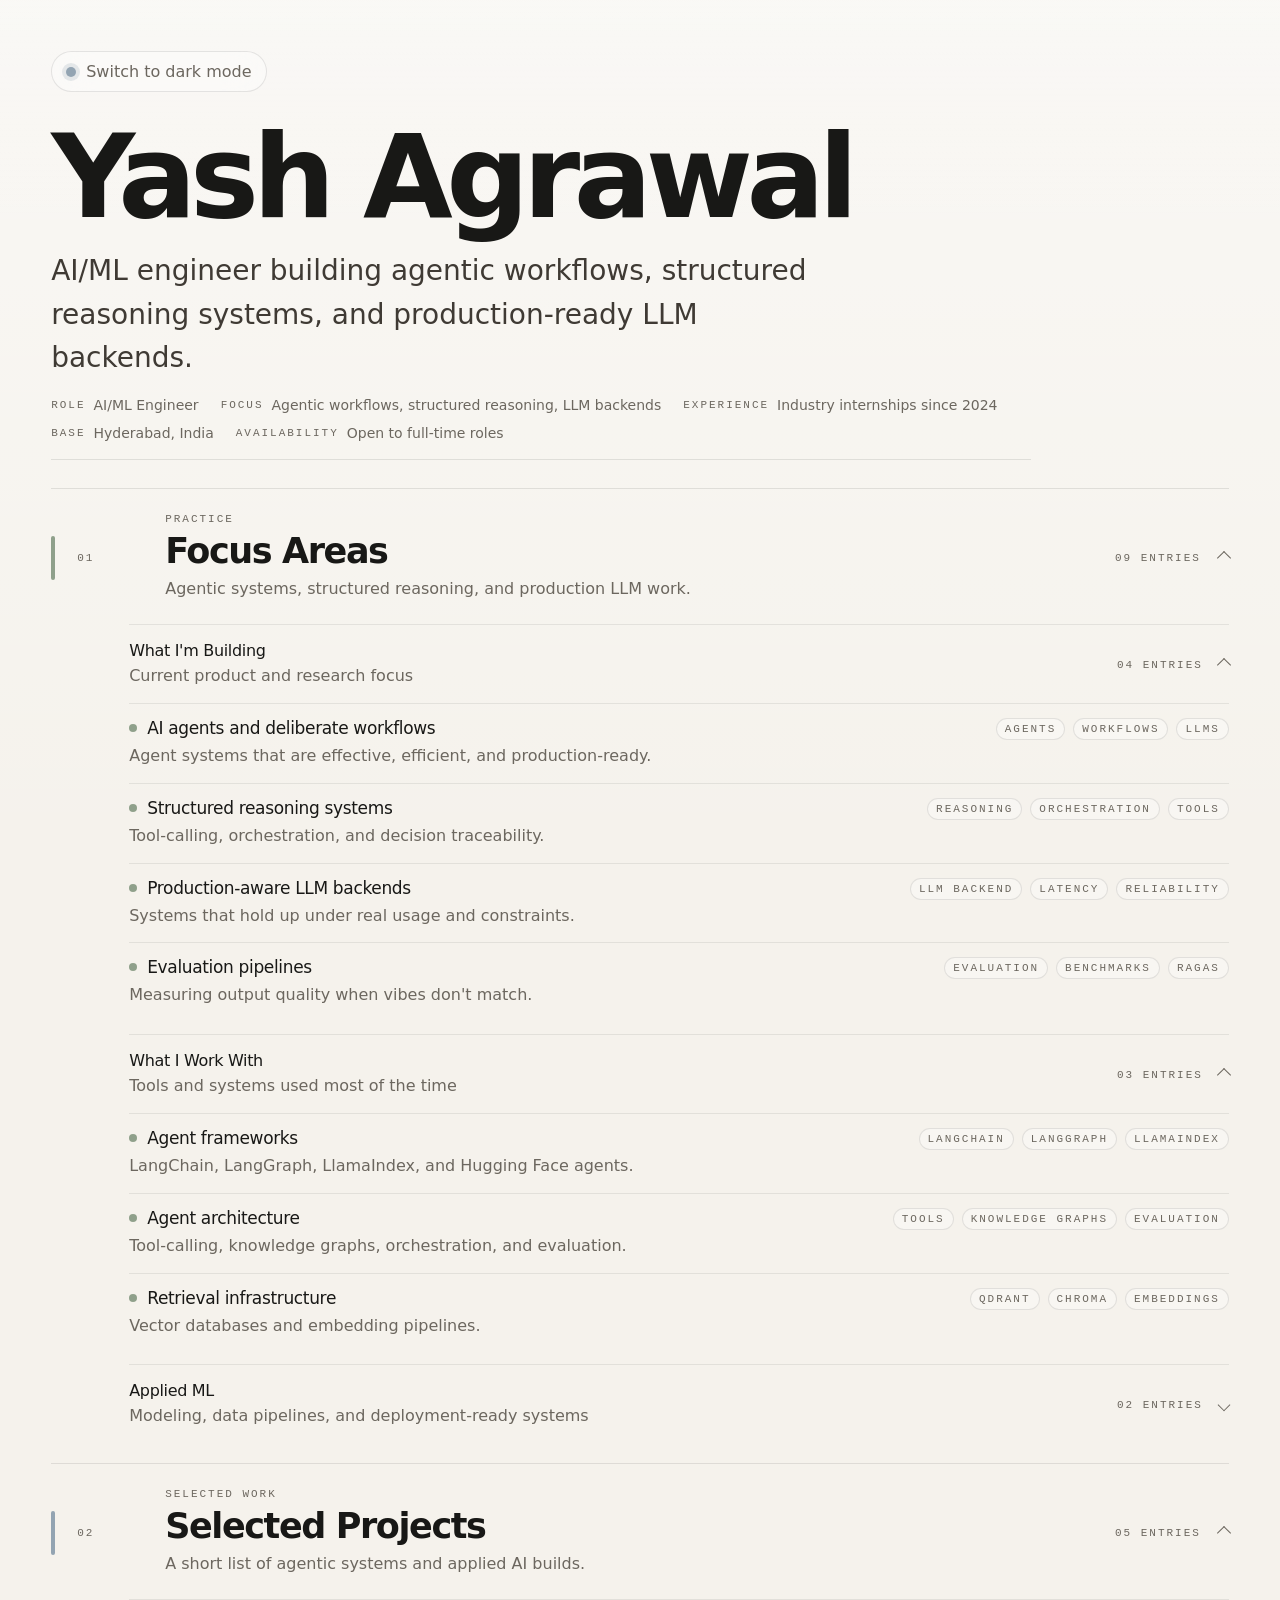
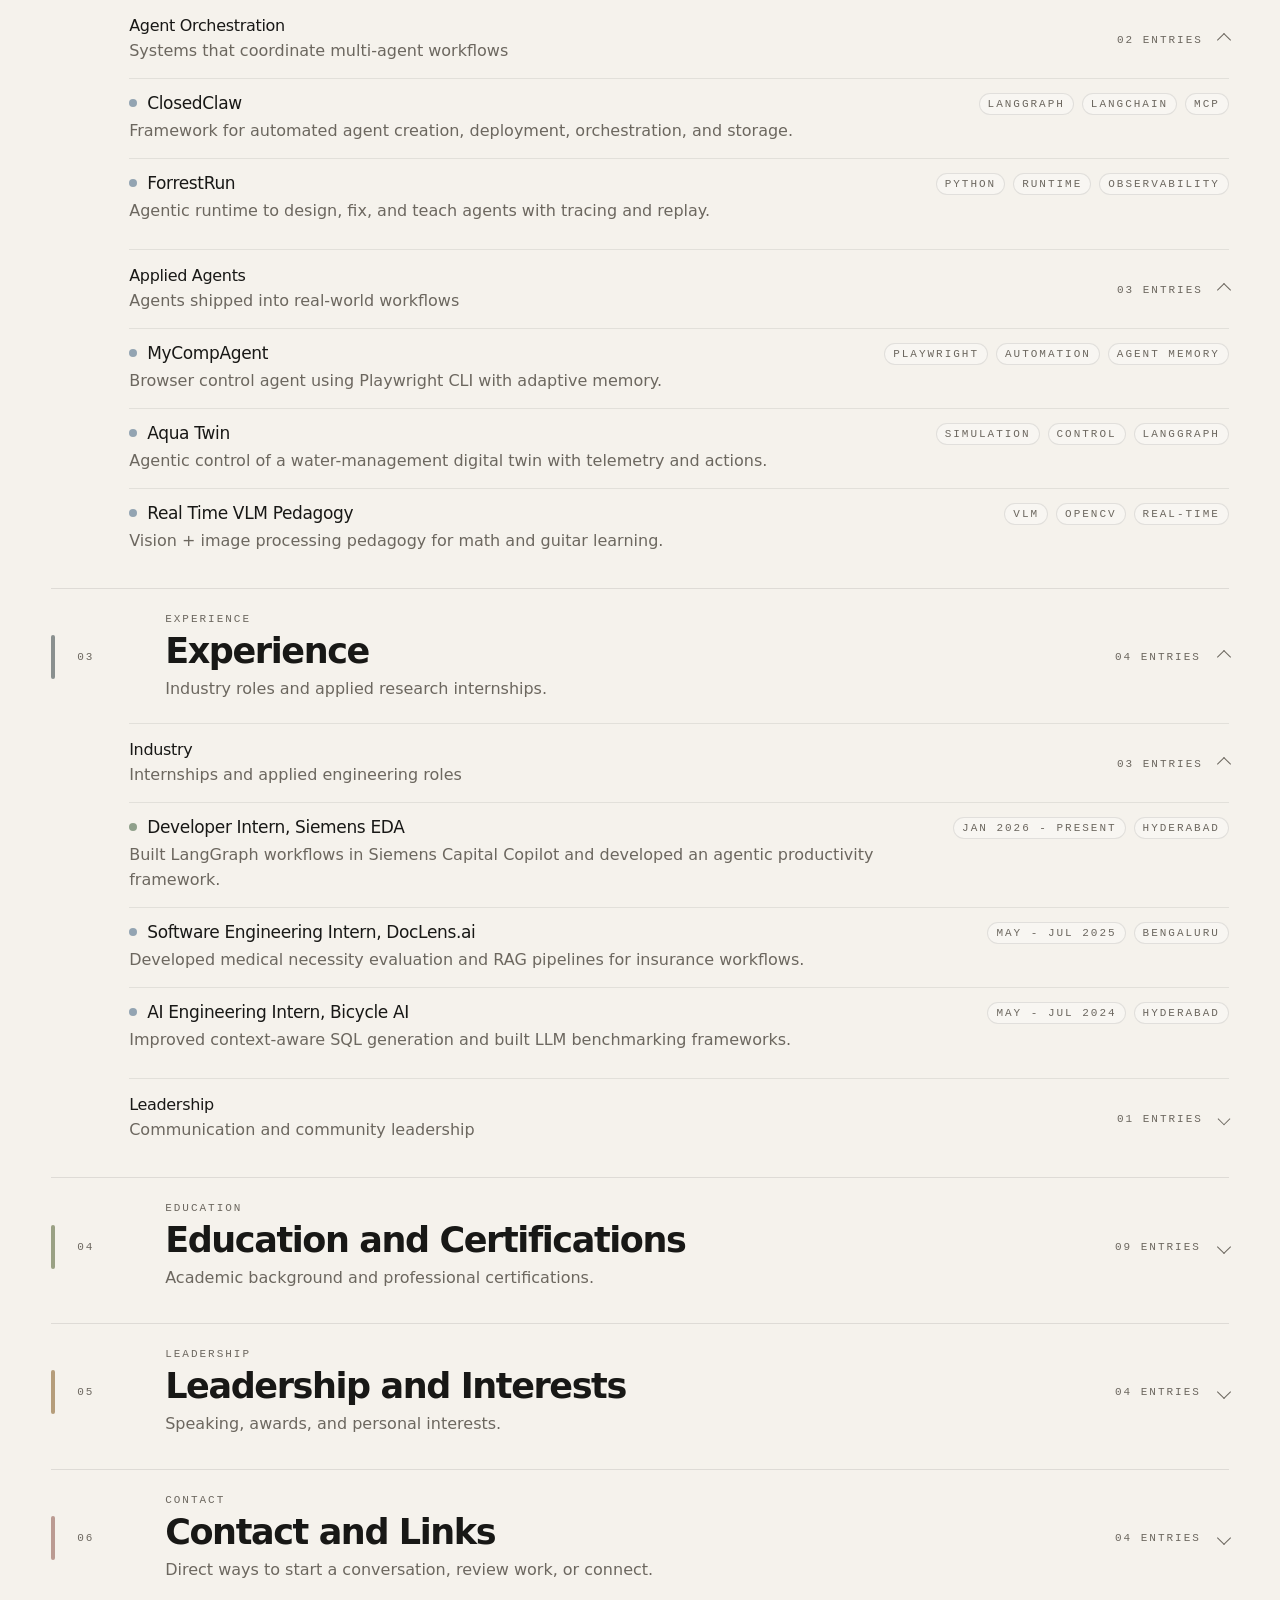
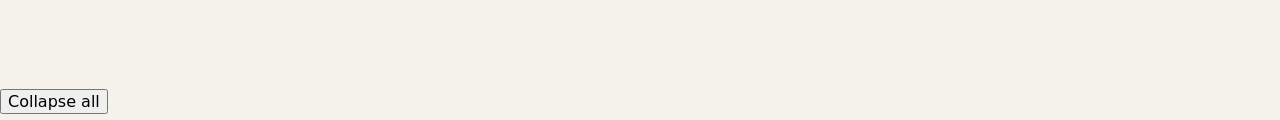
==== index.html @ 553ecef0 "Simplify home layout" ====
<!DOCTYPE html>
<html lang="en">
<head>
  <meta charset="UTF-8">
  <meta name="viewport" content="width=device-width, initial-scale=1.0">
  <title>Yash Agrawal | Portfolio Index</title>
  <meta
    name="description"
    content="AI/ML engineer focused on agentic workflows, LLM systems, and applied ML."
  >
  <script>
    (function () {
      try {
        const storedTheme = localStorage.getItem("portfolio-theme");
        const theme = storedTheme || (window.matchMedia("(prefers-color-scheme: dark)").matches ? "dark" : "light");
        document.documentElement.dataset.theme = theme;
      } catch (error) {
        document.documentElement.dataset.theme = "light";
      }
    }());
  </script>
  <link rel="stylesheet" href="styles.css">
</head>
<body class="page-home">
  <div class="page-shell">
    <div class="utility-bar" aria-label="Site utilities">
      <button class="theme-toggle" type="button" data-theme-toggle aria-pressed="false">
        <span data-theme-label>Switch to dark mode</span>
      </button>
    </div>

    <header class="hero">
      <h1 class="hero-title">Yash Agrawal</h1>
      <p class="hero-summary">
        AI/ML engineer building agentic workflows, structured reasoning systems, and production-ready LLM backends.
      </p>
      <div class="meta-row" aria-label="Portfolio metadata">
        <span><span class="meta-label">Role</span> AI/ML Engineer</span>
        <span><span class="meta-label">Focus</span> Agentic workflows, structured reasoning, LLM backends</span>
        <span><span class="meta-label">Experience</span> Industry internships since 2024</span>
        <span><span class="meta-label">Base</span> Hyderabad, India</span>
        <span><span class="meta-label">Availability</span> Open to full-time roles</span>
      </div>
    </header>

    <main aria-label="Portfolio explorer">
      <div id="explorer" class="explorer"></div>
    </main>
  </div>

  <button class="floating-action" type="button" id="collapse-all" aria-label="Collapse all sections">
    Collapse all
  </button>

  <script src="theme.js"></script>
  <script src="script.js"></script>
</body>
</html>
---- styles.css ----
:root {
  --bg: #f5f2ec;
  --bg-top-left: rgba(152, 173, 183, 0.16);
  --bg-top-wash: rgba(255, 255, 255, 0.46);
  --bg-overlay: rgba(255, 255, 255, 0.18);
  --bg-panel: rgba(255, 255, 255, 0.58);
  --bg-panel-strong: rgba(255, 255, 255, 0.72);
  --panel-border: rgba(255, 255, 255, 0.56);
  --ink: #181816;
  --text-body: #3f3a34;
  --text-soft: #4d4740;
  --muted: #6c675f;
  --line: rgba(24, 24, 22, 0.1);
  --line-strong: rgba(24, 24, 22, 0.16);
  --line-soft: rgba(24, 24, 22, 0.08);
  --surface-hover: rgba(255, 255, 255, 0.42);
  --surface-hover-border: rgba(24, 24, 22, 0.14);
  --chip-bg: rgba(255, 255, 255, 0.34);
  --chip-border: rgba(24, 24, 22, 0.1);
  --accent-sage: #8fa08b;
  --accent-blue: #93a4b2;
  --accent-amber: #b59d7a;
  --accent-rose: #bb9b92;
  --accent-slate: #8a908f;
  --accent-olive: #9aa184;
  --shadow: 0 18px 48px rgba(24, 20, 12, 0.05);
  --radius-lg: 24px;
  --radius-md: 18px;
  --sans: system-ui, -apple-system, BlinkMacSystemFont, "Segoe UI", sans-serif;
  --mono: ui-monospace, SFMono-Regular, Menlo, Consolas, monospace;
}

* {
  box-sizing: border-box;
}

html {
  scroll-behavior: smooth;
}

html[data-theme="dark"] {
  color-scheme: dark;
  --bg: #141617;
  --bg-top-left: rgba(120, 146, 156, 0.18);
  --bg-top-wash: rgba(255, 255, 255, 0.04);
  --bg-overlay: rgba(255, 255, 255, 0.03);
  --bg-panel: rgba(23, 27, 29, 0.72);
  --bg-panel-strong: rgba(30, 35, 38, 0.82);
  --panel-border: rgba(255, 255, 255, 0.08);
  --ink: #f0ece5;
  --text-body: #d8d1c7;
  --text-soft: #c3bcaf;
  --muted: #9b958a;
  --line: rgba(240, 236, 229, 0.1);
  --line-strong: rgba(240, 236, 229, 0.18);
  --line-soft: rgba(240, 236, 229, 0.08);
  --surface-hover: rgba(255, 255, 255, 0.05);
  --surface-hover-border: rgba(240, 236, 229, 0.16);
  --chip-bg: rgba(255, 255, 255, 0.04);
  --chip-border: rgba(240, 236, 229, 0.12);
  --shadow: 0 24px 64px rgba(0, 0, 0, 0.28);
}

body {
  margin: 0;
  min-height: 100vh;
  color: var(--ink);
  font-family: var(--sans);
  background:
    radial-gradient(circle at top left, var(--bg-top-left), transparent 0 36%),
    linear-gradient(180deg, var(--bg-top-wash), transparent 26%),
    var(--bg);
}

body::before {
  content: "";
  position: fixed;
  inset: 0;
  pointer-events: none;
  background: linear-gradient(180deg, var(--bg-overlay), transparent 24%);
  opacity: 0.8;
}

a {
  color: inherit;
  text-decoration: none;
}

button,
input {
  font: inherit;
}

.page-shell {
  position: relative;
  padding: clamp(28px, 4vw, 60px) clamp(20px, 4vw, 64px) 88px;
  max-width: 1600px;
}

.utility-bar {
  display: flex;
  align-items: center;
  justify-content: space-between;
  gap: 16px;
  margin-bottom: 30px;
}

.utility-links {
  display: flex;
  flex-wrap: wrap;
  gap: 10px;
}

.utility-links a,
.theme-toggle {
  display: inline-flex;
  align-items: center;
  gap: 10px;
  padding: 10px 14px;
  border: 1px solid var(--chip-border);
  border-radius: 999px;
  background: var(--chip-bg);
  color: var(--muted);
  backdrop-filter: blur(18px);
  transition:
    background-color 180ms ease,
    border-color 180ms ease,
    color 180ms ease,
    padding-left 180ms ease;
}

.utility-links a:hover,
.utility-links a:focus-visible,
.theme-toggle:hover,
.theme-toggle:focus-visible {
  padding-left: 18px;
  color: var(--ink);
  background: var(--surface-hover);
  border-color: var(--surface-hover-border);
  outline: none;
}

.theme-toggle {
  cursor: pointer;
}

.theme-toggle::before {
  content: "";
  width: 10px;
  height: 10px;
  border-radius: 999px;
  background: var(--accent-blue);
  box-shadow: 0 0 0 4px color-mix(in srgb, var(--accent-blue) 22%, transparent);
}

html[data-theme="dark"] .theme-toggle::before {
  background: var(--accent-amber);
  box-shadow: 0 0 0 4px color-mix(in srgb, var(--accent-amber) 26%, transparent);
}

.hero,
.detail-hero {
  display: grid;
  gap: 18px;
  max-width: 980px;
}

.eyebrow,
.meta-label,
.section-index,
.section-label,
.section-count,
.group-count,
.chip,
.search-count,
.legend-label,
.detail-label,
.breadcrumbs,
.detail-row dt,
.related-label,
.card-kicker,
.footer-note {
  font-family: var(--mono);
  font-size: 11px;
  letter-spacing: 0.18em;
  text-transform: uppercase;
}

.eyebrow,
.meta-label,
.panel-note,
.section-label,
.section-index,
.section-count,
.group-count,
.search-count,
.detail-label,
.breadcrumbs,
.detail-row dt,
.related-label,
.card-kicker,
.footer-note {
  color: var(--muted);
}

.hero-title,
.detail-title {
  margin: 0;
  font-weight: 640;
  letter-spacing: -0.055em;
  line-height: 0.94;
}

.hero-title {
  font-size: clamp(54px, 10vw, 116px);
}

.detail-title {
  font-size: clamp(42px, 7vw, 92px);
}

.hero-summary,
.detail-summary {
  margin: 0;
  max-width: 760px;
  font-size: clamp(19px, 2.3vw, 28px);
  line-height: 1.55;
  color: var(--text-body);
}

.meta-row {
  display: flex;
  flex-wrap: wrap;
  gap: 12px 22px;
  padding-bottom: 18px;
  border-bottom: 1px solid var(--line);
  color: var(--muted);
  font-size: 14px;
}

.meta-row span {
  display: inline-flex;
  align-items: center;
  gap: 8px;
}

.top-panels {
  display: grid;
  grid-template-columns: minmax(0, 1.3fr) minmax(280px, 0.8fr);
  gap: 20px;
  margin-top: 28px;
}

.glass-panel,
.card {
  border: 1px solid var(--panel-border);
  border-radius: var(--radius-lg);
  background: var(--bg-panel);
  box-shadow: var(--shadow);
  backdrop-filter: blur(18px);
}

.glass-panel {
  padding: 20px 22px;
}

.panel-head {
  display: flex;
  justify-content: space-between;
  gap: 16px;
  align-items: baseline;
}

.panel-head .eyebrow,
.summary-panel .eyebrow,
.legend-label,
.legend-text,
.summary-copy,
.panel-note,
.search-empty {
  margin: 0;
}

.summary-copy,
.legend-text,
.card p,
.detail-row dd,
.related-links a {
  color: var(--text-soft);
  line-height: 1.6;
}

.legend-grid {
  display: grid;
  grid-template-columns: repeat(2, minmax(0, 1fr));
  gap: 16px 18px;
  margin-top: 18px;
}

.legend-item {
  display: grid;
  grid-template-columns: 14px minmax(0, 1fr);
  gap: 12px;
  align-items: start;
}

.legend-swatch {
  width: 10px;
  height: 10px;
  margin-top: 5px;
  border-radius: 999px;
  background: var(--legend-color, var(--accent-slate));
  box-shadow: 0 0 0 4px color-mix(in srgb, var(--legend-color, var(--accent-slate)) 18%, white);
}

.legend-label {
  margin: 0 0 4px;
}

.summary-panel {
  align-content: start;
}

.overview-grid {
  display: grid;
  grid-template-columns: repeat(auto-fit, minmax(240px, 1fr));
  gap: 16px;
  margin-top: 20px;
}

.overview-card {
  min-height: 226px;
}

.overview-card .card-kicker,
.overview-card h2,
.overview-card p {
  margin: 0;
}

.overview-card h2 {
  margin-top: 10px;
  font-size: 22px;
  font-weight: 560;
  letter-spacing: -0.03em;
}

.overview-card p {
  margin-top: 10px;
  color: var(--text-soft);
  line-height: 1.6;
}

.overview-links {
  display: grid;
  gap: 10px;
  margin-top: 16px;
}

.overview-links a {
  padding-bottom: 8px;
  border-bottom: 1px solid var(--line-soft);
  color: var(--text-soft);
  transition: color 180ms ease, padding-left 180ms ease;
}

.overview-links a:hover,
.overview-links a:focus-visible {
  padding-left: 8px;
  color: var(--ink);
  outline: none;
}

.search-block {
  margin-top: 34px;
}

.search-label {
  display: inline-block;
  margin-bottom: 10px;
  color: var(--muted);
  font-size: 13px;
}

.search-row {
  display: flex;
  align-items: flex-end;
  gap: 20px;
  padding-bottom: 10px;
  border-bottom: 1px solid var(--line-strong);
}

.search-row input {
  flex: 1;
  min-width: 0;
  padding: 4px 0;
  border: 0;
  background: transparent;
  color: var(--ink);
  font-size: clamp(20px, 3vw, 30px);
  outline: none;
}

.search-row input::placeholder {
  color: #9f988d;
}

.explorer {
  display: grid;
  gap: 14px;
  margin-top: 28px;
}

.section {
  padding-top: 6px;
  border-top: 1px solid var(--line);
  animation: reveal 0.72s ease both;
  animation-delay: calc(var(--stagger, 0) * 70ms);
}

.section-header,
.group-header {
  width: 100%;
  padding: 0;
  border: 0;
  background: transparent;
  color: inherit;
  text-align: left;
  cursor: pointer;
}

.section-header {
  display: grid;
  grid-template-columns: 8px minmax(52px, 70px) minmax(0, 1fr) auto auto;
  align-items: center;
  gap: 18px;
  padding: 18px 0;
}

.section-accent {
  width: 4px;
  height: 44px;
  border-radius: 999px;
  background: var(--section-accent, var(--accent-blue));
}

.section-copy {
  display: grid;
  gap: 6px;
}

.section-copy-top {
  display: flex;
  gap: 12px;
  align-items: baseline;
  flex-wrap: wrap;
}

.section-title {
  margin: 0;
  font-size: clamp(24px, 3vw, 35px);
  font-weight: 560;
  letter-spacing: -0.04em;
}

.section-subtitle,
.group-subtitle,
.item-subtitle {
  margin: 0;
  color: var(--muted);
  line-height: 1.55;
}

.section-body {
  display: grid;
  gap: 12px;
  padding: 4px 0 6px 78px;
}

.group {
  border-top: 1px solid var(--line-soft);
}

.group-header {
  display: grid;
  grid-template-columns: minmax(0, 1fr) auto auto;
  align-items: center;
  gap: 16px;
  padding: 16px 0 14px;
}

.group-copy {
  display: grid;
  gap: 4px;
}

.group-title,
.item-title {
  margin: 0;
  letter-spacing: -0.02em;
}

.group-title {
  font-size: 16px;
  font-weight: 530;
}

.group-items {
  display: grid;
}

.item-row {
  display: grid;
  grid-template-columns: minmax(0, 1fr) auto;
  gap: 16px;
  align-items: start;
  padding: 14px 0;
  border-top: 1px solid var(--line-soft);
  transition:
    background-color 180ms ease,
    border-color 180ms ease,
    padding-left 180ms ease;
}

.item-row.is-link:hover,
.item-row.is-link:focus-visible {
  padding-left: 10px;
  background: var(--surface-hover);
  border-color: var(--surface-hover-border);
  outline: none;
}

.item-main {
  min-width: 0;
  display: grid;
  gap: 6px;
}

.item-top {
  display: flex;
  flex-wrap: wrap;
  align-items: center;
  gap: 10px;
}

.item-title {
  font-size: 17px;
  font-weight: 520;
}

.item-meta {
  display: flex;
  flex-wrap: wrap;
  justify-content: flex-end;
  align-items: center;
  gap: 8px;
}

.status-dot {
  width: 8px;
  height: 8px;
  border-radius: 999px;
  background: var(--status-color, var(--accent-slate));
}

.chip {
  display: inline-flex;
  align-items: center;
  padding: 4px 8px;
  border: 1px solid var(--chip-border);
  border-radius: 999px;
  background: var(--chip-bg);
  color: var(--muted);
}

.chevron,
.group-chevron {
  width: 10px;
  height: 10px;
  border-right: 1.5px solid var(--muted);
  border-bottom: 1.5px solid var(--muted);
  transition: transform 180ms ease;
}

.chevron {
  transform: rotate(45deg);
}

.group-chevron {
  transform: rotate(45deg) scale(0.9);
}

.section-header[aria-expanded="true"] .chevron,
.group-header[aria-expanded="true"] .group-chevron {
  transform: rotate(225deg);
}

.breadcrumbs {
  display: flex;
  flex-wrap: wrap;
  gap: 8px;
  margin: 0 0 28px;
}

.breadcrumbs a {
  transition: color 180ms ease;
}

.breadcrumbs a:hover,
.breadcrumbs a:focus-visible {
  color: var(--ink);
  outline: none;
}

.detail-page .page-shell {
  padding-top: clamp(28px, 4vw, 54px);
}

.detail-main {
  margin-top: 26px;
}

.detail-rows {
  margin: 30px 0 0;
}

.detail-row {
  display: grid;
  grid-template-columns: minmax(140px, 180px) minmax(0, 1fr);
  gap: 24px;
  padding: 16px 0;
  border-top: 1px solid var(--line);
}

.detail-row:last-child {
  border-bottom: 1px solid var(--line);
}

.detail-row dd {
  margin: 0;
}

.card-grid {
  display: grid;
  grid-template-columns: repeat(4, minmax(0, 1fr));
  gap: 16px;
  margin-top: 28px;
}

.card {
  min-height: 190px;
  padding: 18px;
}

.card h2,
.related-block h2 {
  margin: 10px 0 8px;
  font-size: 20px;
  font-weight: 560;
  letter-spacing: -0.03em;
}

.related-block {
  margin-top: 24px;
  padding: 18px 22px;
}

.related-links {
  display: grid;
  gap: 12px;
  margin-top: 14px;
}

.related-links a {
  display: inline-flex;
  align-items: center;
  gap: 10px;
  padding-bottom: 10px;
  border-bottom: 1px solid var(--line-soft);
}

.writing-layout {
  display: grid;
  grid-template-columns: minmax(0, 1.5fr) minmax(280px, 0.72fr);
  gap: 20px;
  margin-top: 28px;
  align-items: start;
}

.archive-column {
  display: grid;
  gap: 24px;
}

.archive-group {
  padding-top: 6px;
  border-top: 1px solid var(--line);
}

.archive-group-head {
  display: flex;
  justify-content: space-between;
  gap: 16px;
  align-items: end;
  padding: 10px 0 8px;
}

.archive-group-head .eyebrow,
.archive-group-note,
.archive-meta,
.post-list,
.post-note p,
.archive-sidebar p,
.archive-links a,
.archive-summary {
  margin: 0;
}

.archive-group-title,
.archive-title,
.post-section h2 {
  margin: 0;
  font-weight: 560;
  letter-spacing: -0.03em;
}

.archive-group-title {
  font-size: clamp(24px, 2.6vw, 32px);
}

.archive-group-note,
.archive-meta,
.post-list,
.post-note p,
.archive-sidebar p,
.archive-links a,
.archive-summary,
.post-article p {
  color: var(--text-soft);
}

.archive-row {
  display: grid;
  grid-template-columns: minmax(0, 1fr) auto;
  gap: 16px;
  align-items: start;
  padding: 16px 0;
  border-top: 1px solid var(--line-soft);
  transition:
    background-color 180ms ease,
    border-color 180ms ease,
    padding-left 180ms ease;
}

.archive-row:hover,
.archive-row:focus-visible {
  padding-left: 10px;
  background: var(--surface-hover);
  border-color: var(--surface-hover-border);
  outline: none;
}

.archive-main {
  display: grid;
  gap: 8px;
  min-width: 0;
}

.archive-meta,
.post-meta-row {
  font-family: var(--mono);
  font-size: 11px;
  letter-spacing: 0.18em;
  text-transform: uppercase;
  color: var(--muted);
}

.archive-title {
  font-size: clamp(21px, 2.5vw, 29px);
}

.archive-summary {
  line-height: 1.65;
}

.archive-sidebar {
  display: grid;
  gap: 18px;
  position: sticky;
  top: 24px;
}

.archive-links {
  display: grid;
  gap: 12px;
}

.archive-links a {
  display: inline-flex;
  align-items: center;
  gap: 10px;
  padding-bottom: 10px;
  border-bottom: 1px solid var(--line-soft);
}

.post-meta-row {
  display: flex;
  flex-wrap: wrap;
  gap: 12px 22px;
  margin-top: 20px;
  padding-bottom: 18px;
  border-bottom: 1px solid var(--line);
}

.post-meta-row span {
  display: inline-flex;
  align-items: center;
  gap: 8px;
}

.post-article {
  max-width: 860px;
  margin-top: 30px;
}

.post-article p {
  margin: 0 0 18px;
  font-size: 18px;
  line-height: 1.85;
}

.post-section {
  margin-top: 28px;
  padding-top: 24px;
  border-top: 1px solid var(--line-soft);
}

.post-section h2 {
  margin-bottom: 14px;
  font-size: clamp(24px, 2.6vw, 32px);
}

.post-note {
  margin-top: 26px;
}

.post-list {
  padding-left: 20px;
  line-height: 1.8;
}

.post-list li {
  margin-bottom: 12px;
}

.footer-note {
  margin-top: 34px;
}

.search-empty {
  margin-top: 18px;
}

.is-hidden {
  display: none !important;
}

@keyframes reveal {
  from {
    opacity: 0;
    transform: translateY(8px);
  }

  to {
    opacity: 1;
    transform: translateY(0);
  }
}

@media (max-width: 1024px) {
  .top-panels,
  .card-grid {
    grid-template-columns: repeat(2, minmax(0, 1fr));
  }

  .writing-layout {
    grid-template-columns: minmax(0, 1fr);
  }

  .archive-sidebar {
    position: static;
  }
}

@media (max-width: 760px) {
  .top-panels,
  .card-grid {
    grid-template-columns: minmax(0, 1fr);
  }

  .utility-bar,
  .panel-head,
  .search-row,
  .section-header,
  .group-header,
  .item-row,
  .detail-row,
  .archive-row,
  .writing-layout {
    grid-template-columns: minmax(0, 1fr);
  }

  .utility-bar,
  .panel-head,
  .search-row {
    display: grid;
  }

  .section-header,
  .group-header,
  .item-row {
    gap: 12px;
  }

  .section-accent,
  .section-index,
  .group-count,
  .section-count,
  .chevron,
  .group-chevron {
    order: -1;
  }

  .section-body {
    padding-left: 0;
  }

  .legend-grid {
    grid-template-columns: minmax(0, 1fr);
  }

  .item-meta {
    justify-content: flex-start;
  }

  .detail-row,
  .archive-group-head,
  .post-meta-row {
    gap: 10px;
  }
}
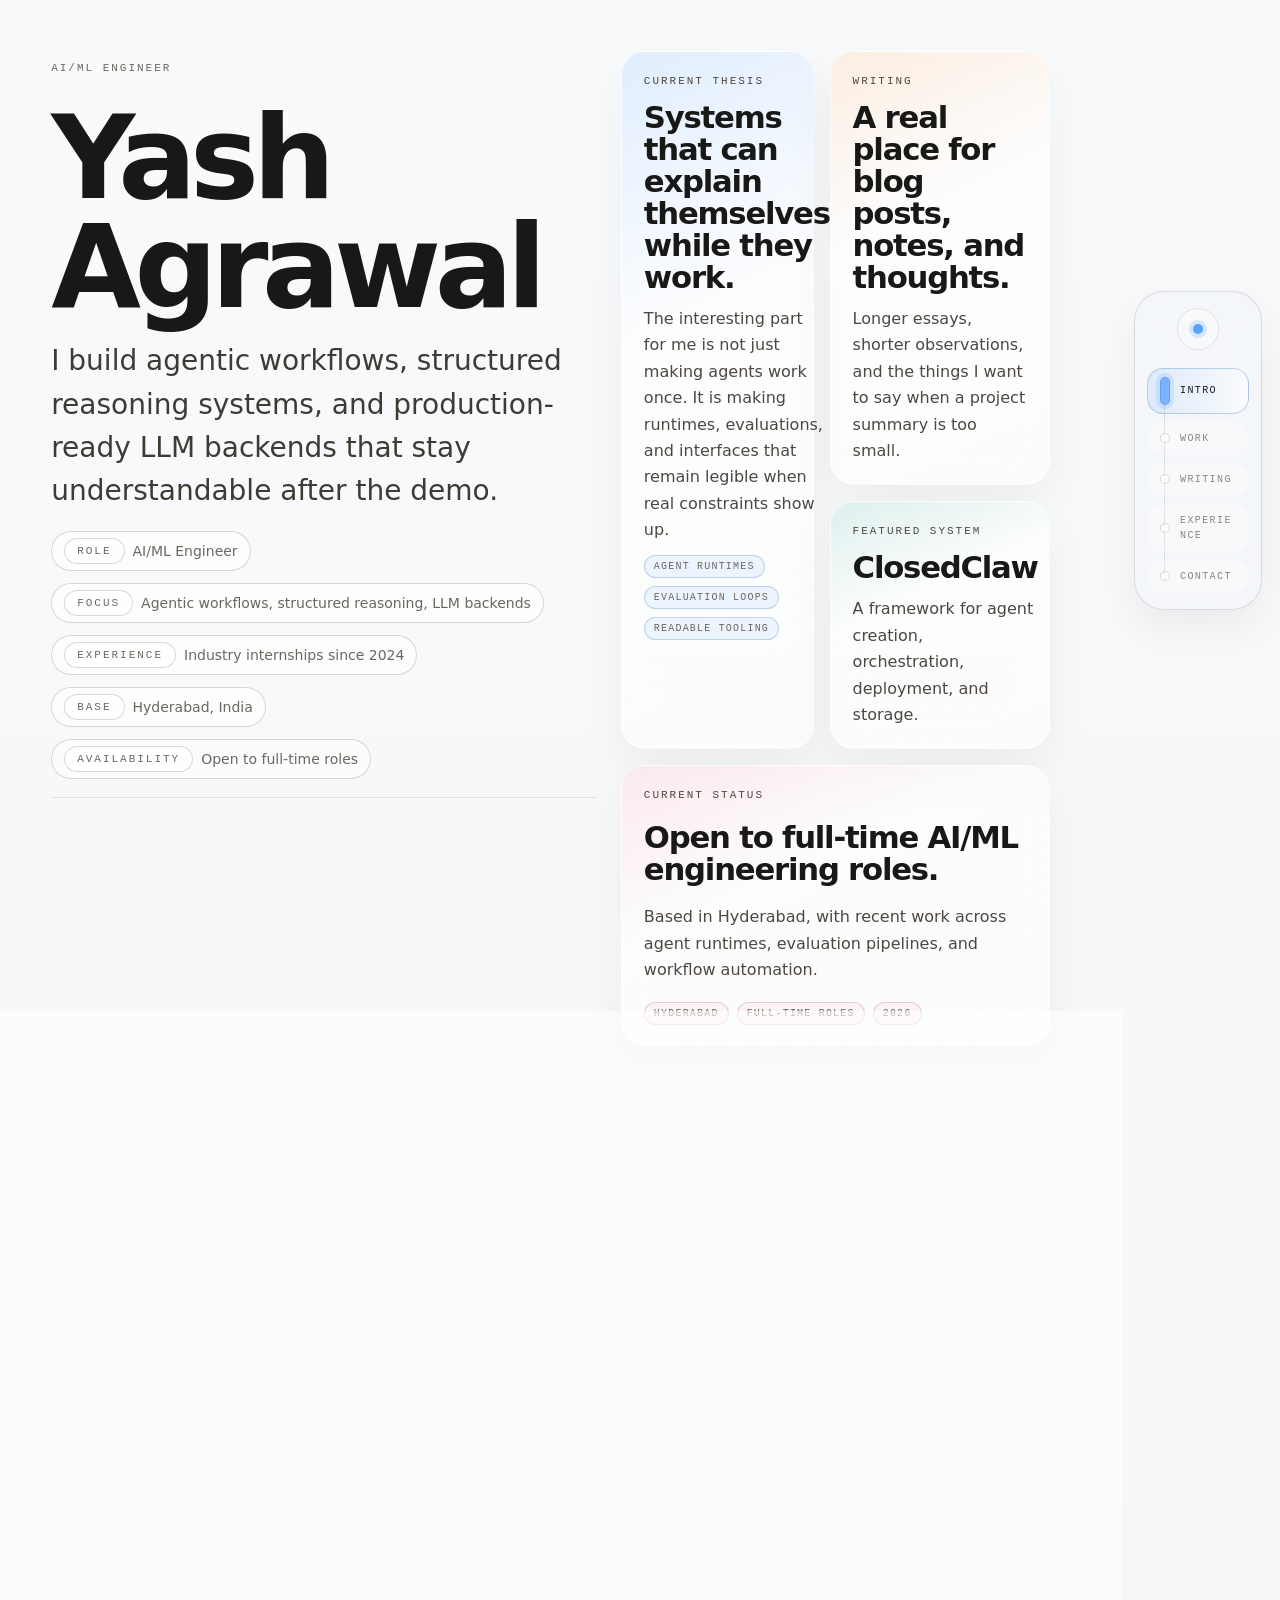
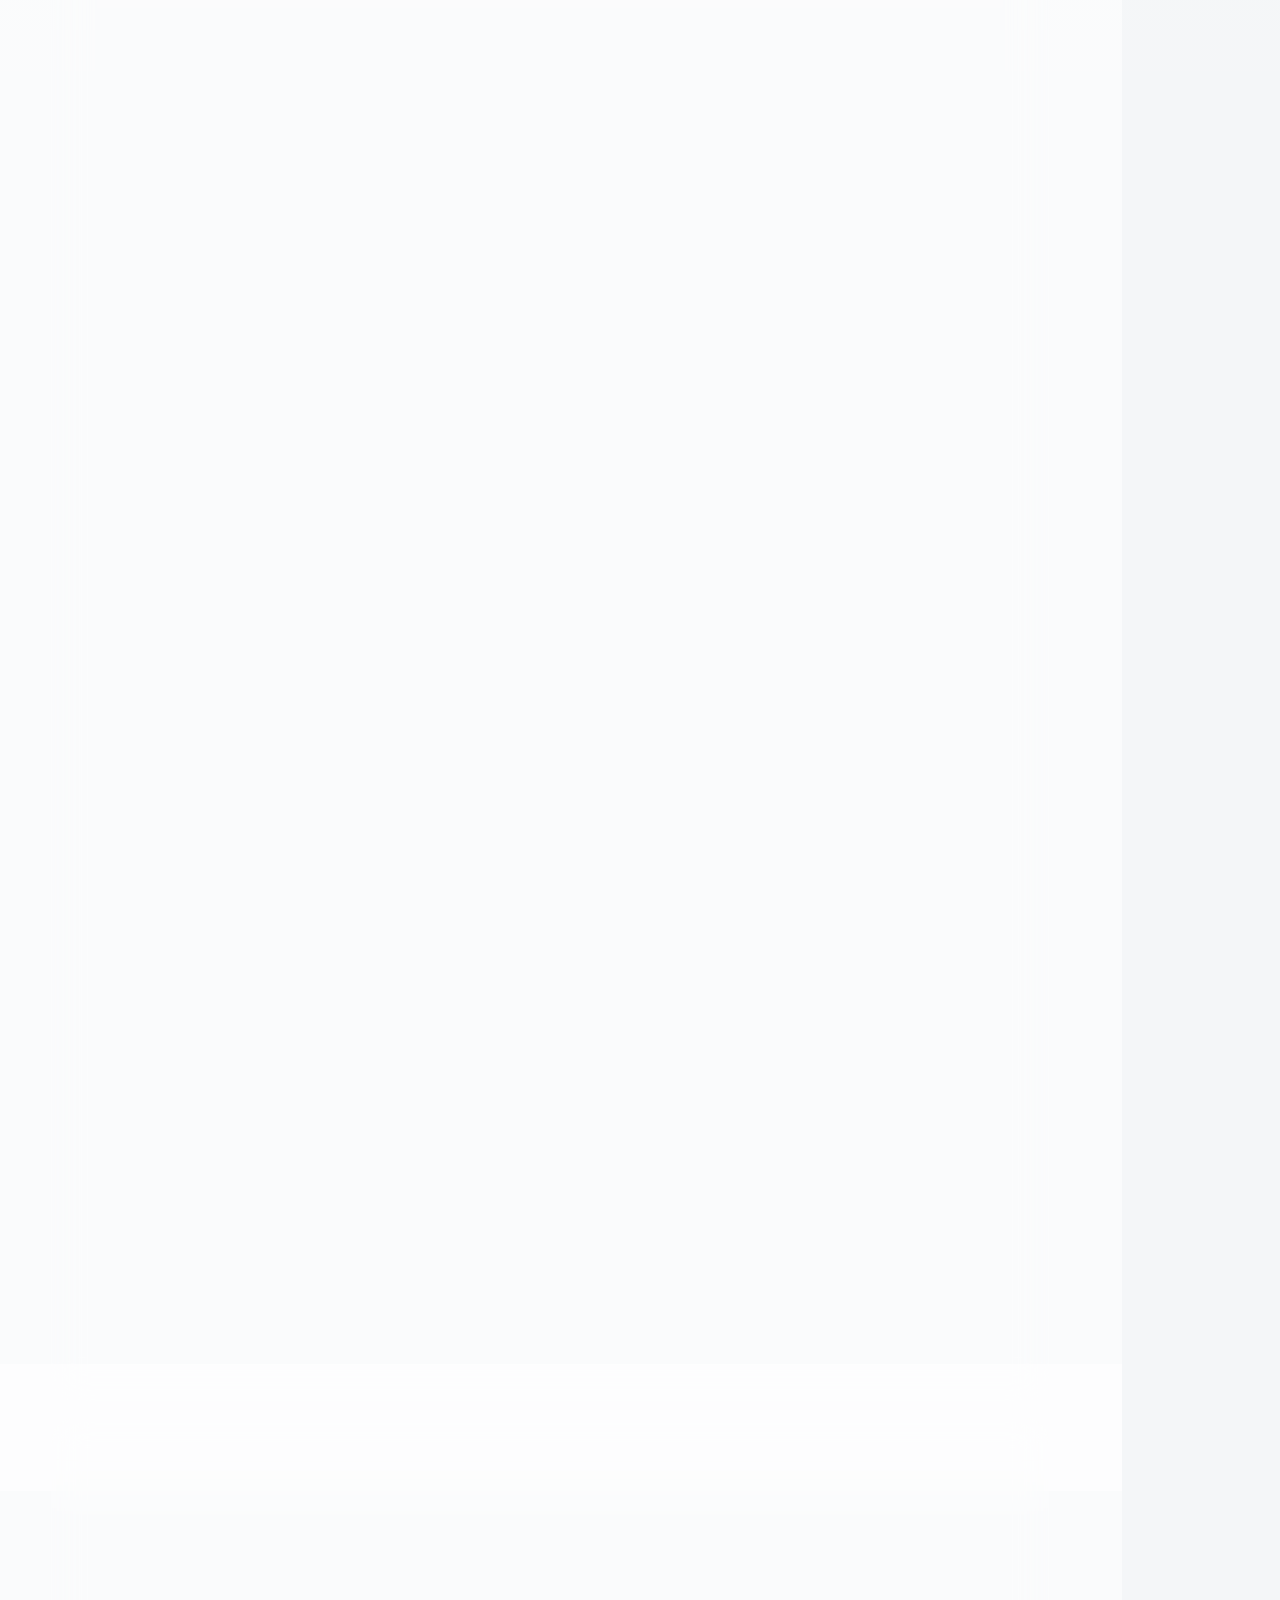
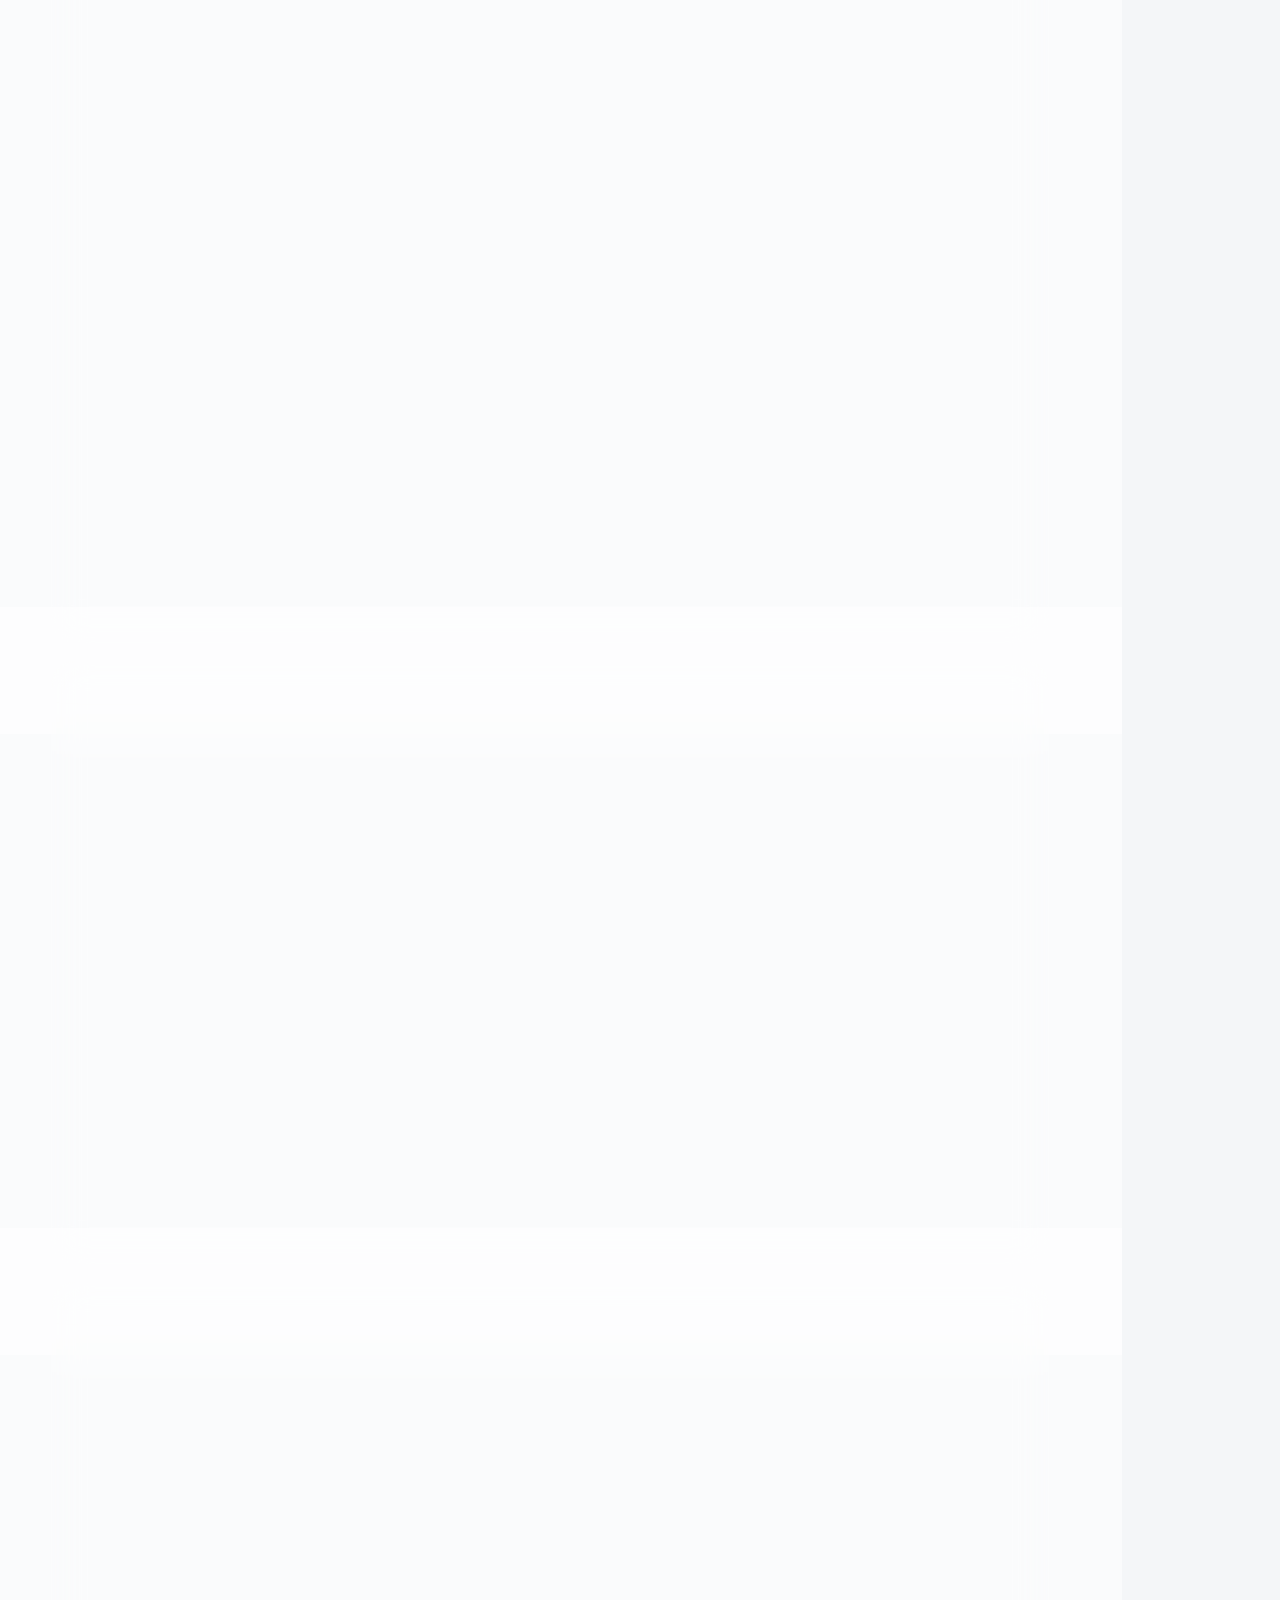
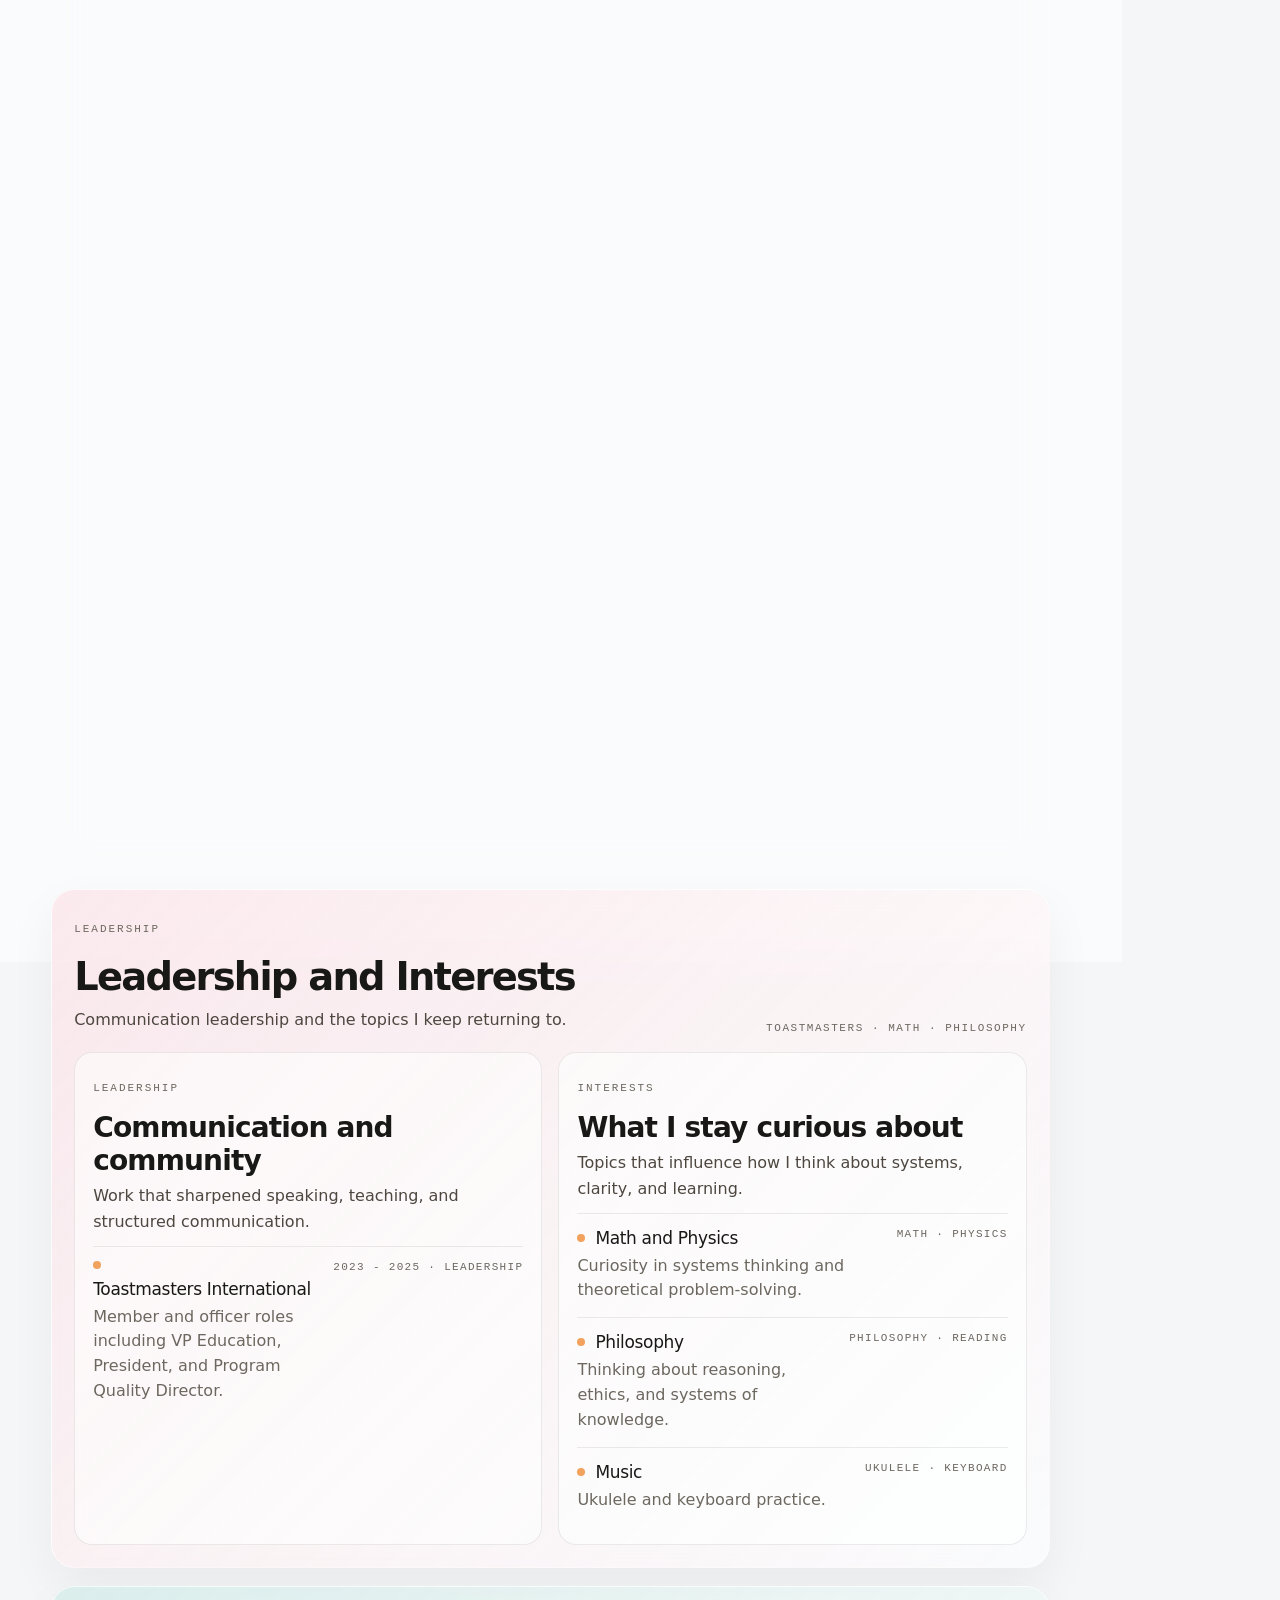
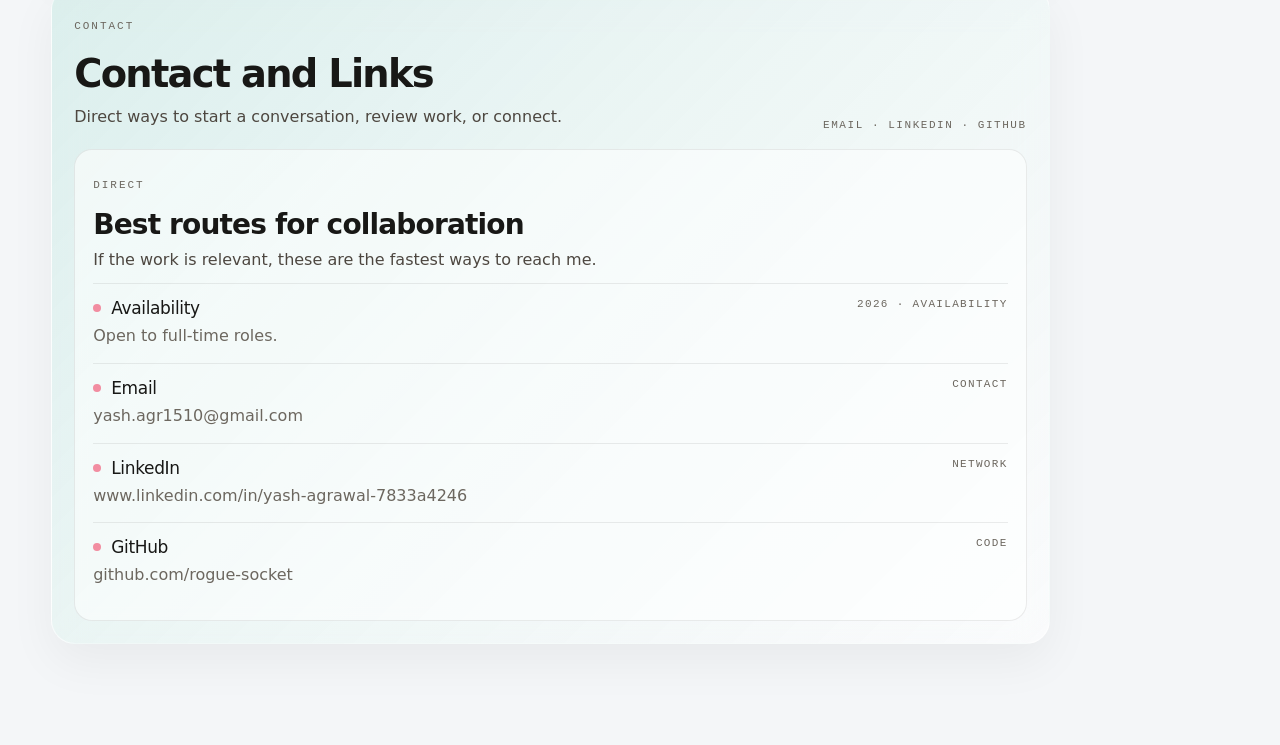
==== commit 367813c5: "Refactor writing archive and theme navigation - Updated page titles and descriptions for clarity and" ====
--- a/index.html
+++ b/index.html
@@ -1,56 +1,125 @@
-<!DOCTYPE html>
-<html lang="en">
-<head>
-  <meta charset="UTF-8">
-  <meta name="viewport" content="width=device-width, initial-scale=1.0">
+<!DOCTYPE html>
+<html lang="en">
+<head>
+  <meta charset="UTF-8">
+  <meta name="viewport" content="width=device-width, initial-scale=1.0">
   <title>Yash Agrawal | Portfolio Index</title>
-  <meta
-    name="description"
+  <meta
+    name="description"
     content="AI/ML engineer focused on agentic workflows, LLM systems, and applied ML."
-  >
-  <script>
-    (function () {
-      try {
-        const storedTheme = localStorage.getItem("portfolio-theme");
-        const theme = storedTheme || (window.matchMedia("(prefers-color-scheme: dark)").matches ? "dark" : "light");
-        document.documentElement.dataset.theme = theme;
-      } catch (error) {
-        document.documentElement.dataset.theme = "light";
-      }
-    }());
-  </script>
-  <link rel="stylesheet" href="styles.css">
-</head>
-<body class="page-home">
-  <div class="page-shell">
-    <div class="utility-bar" aria-label="Site utilities">
+  >
+  <script>
+    (function () {
+      try {
+        const storedTheme = localStorage.getItem("portfolio-theme");
+        const theme = storedTheme || (window.matchMedia("(prefers-color-scheme: dark)").matches ? "dark" : "light");
+        document.documentElement.dataset.theme = theme;
+      } catch (error) {
+        document.documentElement.dataset.theme = "light";
+      }
+    }());
+  </script>
+  <link rel="stylesheet" href="styles.css">
+</head>
+<body class="page-home">
+  <aside class="side-rail" aria-label="Quick navigation">
+    <div class="side-rail-shell">
       <button class="theme-toggle" type="button" data-theme-toggle aria-pressed="false">
         <span data-theme-label>Switch to dark mode</span>
       </button>
+      <nav class="rail-nav">
+        <a class="rail-link is-active" href="#intro">
+          <span class="rail-dot" aria-hidden="true"></span>
+          <span class="rail-link-text">Intro</span>
+        </a>
+        <a class="rail-link" href="#selected-work">
+          <span class="rail-dot" aria-hidden="true"></span>
+          <span class="rail-link-text">Work</span>
+        </a>
+        <a class="rail-link" href="#writing">
+          <span class="rail-dot" aria-hidden="true"></span>
+          <span class="rail-link-text">Writing</span>
+        </a>
+        <a class="rail-link" href="#experience">
+          <span class="rail-dot" aria-hidden="true"></span>
+          <span class="rail-link-text">Experience</span>
+        </a>
+        <a class="rail-link" href="#contact">
+          <span class="rail-dot" aria-hidden="true"></span>
+          <span class="rail-link-text">Contact</span>
+        </a>
+      </nav>
     </div>
-
-    <header class="hero">
-      <h1 class="hero-title">Yash Agrawal</h1>
-      <p class="hero-summary">
-        AI/ML engineer building agentic workflows, structured reasoning systems, and production-ready LLM backends.
-      </p>
-      <div class="meta-row" aria-label="Portfolio metadata">
-        <span><span class="meta-label">Role</span> AI/ML Engineer</span>
-        <span><span class="meta-label">Focus</span> Agentic workflows, structured reasoning, LLM backends</span>
-        <span><span class="meta-label">Experience</span> Industry internships since 2024</span>
-        <span><span class="meta-label">Base</span> Hyderabad, India</span>
-        <span><span class="meta-label">Availability</span> Open to full-time roles</span>
+  </aside>
+
+  <div class="page-shell">
+    <header id="intro" class="hero">
+      <div class="hero-layout">
+        <div class="hero-copy">
+          <p class="eyebrow">AI/ML Engineer</p>
+          <h1 class="hero-title">Yash Agrawal</h1>
+          <p class="hero-summary">
+            I build agentic workflows, structured reasoning systems, and production-ready LLM backends that stay understandable after the demo.
+          </p>
+          <div class="meta-row" aria-label="Portfolio metadata">
+            <span><span class="meta-label">Role</span> AI/ML Engineer</span>
+            <span><span class="meta-label">Focus</span> Agentic workflows, structured reasoning, LLM backends</span>
+            <span><span class="meta-label">Experience</span> Industry internships since 2024</span>
+            <span><span class="meta-label">Base</span> Hyderabad, India</span>
+            <span><span class="meta-label">Availability</span> Open to full-time roles</span>
+          </div>
+        </div>
+
+        <div class="hero-board" aria-label="Quick portfolio overview">
+          <article class="signal-card signal-card-thesis">
+            <p class="eyebrow">Current Thesis</p>
+            <h2>Systems that can explain themselves while they work.</h2>
+            <p>
+              The interesting part for me is not just making agents work once. It is making runtimes, evaluations, and interfaces that remain legible when real constraints show up.
+            </p>
+            <div class="signal-card-points" aria-label="Current focus areas">
+              <span>Agent runtimes</span>
+              <span>Evaluation loops</span>
+              <span>Readable tooling</span>
+            </div>
+          </article>
+
+          <a class="signal-card signal-card-link signal-card-writing" href="writing/index.html">
+            <p class="eyebrow">Writing</p>
+            <h2>A real place for blog posts, notes, and thoughts.</h2>
+            <p>
+              Longer essays, shorter observations, and the things I want to say when a project summary is too small.
+            </p>
+          </a>
+
+          <a class="signal-card signal-card-link signal-card-featured" href="https://github.com/rogue-socket/closed_claw" target="_blank" rel="noreferrer">
+            <p class="eyebrow">Featured System</p>
+            <h2>ClosedClaw</h2>
+            <p>
+              A framework for agent creation, orchestration, deployment, and storage.
+            </p>
+          </a>
+
+          <article class="signal-card signal-card-status">
+            <p class="eyebrow">Current Status</p>
+            <h2>Open to full-time AI/ML engineering roles.</h2>
+            <p>
+              Based in Hyderabad, with recent work across agent runtimes, evaluation pipelines, and workflow automation.
+            </p>
+            <div class="signal-card-points" aria-label="Current status details">
+              <span>Hyderabad</span>
+              <span>Full-time roles</span>
+              <span>2026</span>
+            </div>
+          </article>
+        </div>
       </div>
-    </header>
-
-    <main aria-label="Portfolio explorer">
-      <div id="explorer" class="explorer"></div>
+    </header>
+
+    <main aria-label="Portfolio overview">
+      <div id="explorer" class="explorer explorer-lanes"></div>
     </main>
   </div>
-
-  <button class="floating-action" type="button" id="collapse-all" aria-label="Collapse all sections">
-    Collapse all
-  </button>
 
   <script src="theme.js"></script>
   <script src="script.js"></script>
--- a/styles.css
+++ b/styles.css
@@ -1,6 +1,6 @@
 :root {
-  --bg: #f5f2ec;
-  --bg-top-left: rgba(152, 173, 183, 0.16);
+  --bg: #f4f6f8;
+  --bg-top-left: rgba(120, 180, 195, 0.18);
   --bg-top-wash: rgba(255, 255, 255, 0.46);
   --bg-overlay: rgba(255, 255, 255, 0.18);
   --bg-panel: rgba(255, 255, 255, 0.58);
@@ -17,12 +17,17 @@
   --surface-hover-border: rgba(24, 24, 22, 0.14);
   --chip-bg: rgba(255, 255, 255, 0.34);
   --chip-border: rgba(24, 24, 22, 0.1);
-  --accent-sage: #8fa08b;
-  --accent-blue: #93a4b2;
-  --accent-amber: #b59d7a;
-  --accent-rose: #bb9b92;
-  --accent-slate: #8a908f;
-  --accent-olive: #9aa184;
+  --accent-sage: #4fb6a6;
+  --accent-blue: #5aa2ff;
+  --accent-amber: #f2a25c;
+  --accent-rose: #f28da1;
+  --accent-slate: #8b98a5;
+  --accent-olive: #5fbf8a;
+  --meta-teal: #4fb6a6;
+  --meta-sky: #5aa2ff;
+  --meta-green: #5fbf8a;
+  --meta-amber: #f2a25c;
+  --meta-rose: #f28da1;
   --shadow: 0 18px 48px rgba(24, 20, 12, 0.05);
   --radius-lg: 24px;
   --radius-md: 18px;
@@ -40,8 +45,8 @@
 
 html[data-theme="dark"] {
   color-scheme: dark;
-  --bg: #141617;
-  --bg-top-left: rgba(120, 146, 156, 0.18);
+  --bg: #14181c;
+  --bg-top-left: rgba(110, 170, 190, 0.2);
   --bg-top-wash: rgba(255, 255, 255, 0.04);
   --bg-overlay: rgba(255, 255, 255, 0.03);
   --bg-panel: rgba(23, 27, 29, 0.72);
@@ -59,6 +64,17 @@
   --chip-bg: rgba(255, 255, 255, 0.04);
   --chip-border: rgba(240, 236, 229, 0.12);
   --shadow: 0 24px 64px rgba(0, 0, 0, 0.28);
+  --accent-sage: #68e0d2;
+  --accent-blue: #79b7ff;
+  --accent-amber: #f7bc86;
+  --accent-rose: #f8adbd;
+  --accent-slate: #9aabb8;
+  --accent-olive: #78e3a8;
+  --meta-teal: #68e0d2;
+  --meta-sky: #79b7ff;
+  --meta-green: #78e3a8;
+  --meta-amber: #f7bc86;
+  --meta-rose: #f8adbd;
 }
 
 body {
@@ -66,6 +82,8 @@
   min-height: 100vh;
   color: var(--ink);
   font-family: var(--sans);
+  overflow-x: hidden;
+  overflow-wrap: break-word;
   background:
     radial-gradient(circle at top left, var(--bg-top-left), transparent 0 36%),
     linear-gradient(180deg, var(--bg-top-wash), transparent 26%),
@@ -93,25 +111,17 @@
 
 .page-shell {
   position: relative;
-  padding: clamp(28px, 4vw, 60px) clamp(20px, 4vw, 64px) 88px;
+  padding: clamp(28px, 4vw, 60px) clamp(16px, 4vw, 64px) 88px;
   max-width: 1600px;
-}
-
-.utility-bar {
-  display: flex;
-  align-items: center;
-  justify-content: space-between;
-  gap: 16px;
-  margin-bottom: 30px;
-}
-
-.utility-links {
-  display: flex;
-  flex-wrap: wrap;
-  gap: 10px;
-}
-
-.utility-links a,
+  width: 100%;
+  margin: 0 auto;
+}
+
+.page-home .page-shell,
+.detail-page .page-shell {
+  padding-right: clamp(144px, 18vw, 236px);
+}
+
 .theme-toggle {
   display: inline-flex;
   align-items: center;
@@ -126,22 +136,186 @@
     background-color 180ms ease,
     border-color 180ms ease,
     color 180ms ease,
-    padding-left 180ms ease;
-}
-
-.utility-links a:hover,
-.utility-links a:focus-visible,
+    transform 180ms ease;
+}
+
 .theme-toggle:hover,
 .theme-toggle:focus-visible {
-  padding-left: 18px;
   color: var(--ink);
   background: var(--surface-hover);
   border-color: var(--surface-hover-border);
+  transform: translateY(-1px);
   outline: none;
 }
 
 .theme-toggle {
   cursor: pointer;
+}
+
+.side-rail {
+  position: fixed;
+  top: 24px;
+  right: 18px;
+  bottom: 24px;
+  z-index: 30;
+  display: flex;
+  align-items: center;
+}
+
+.side-rail-shell {
+  --rail-progress: 0;
+  position: relative;
+  display: grid;
+  align-items: start;
+  gap: 18px;
+  width: clamp(126px, 10vw, 150px);
+  padding: 16px 12px;
+  border: 1px solid color-mix(in srgb, var(--line-strong) 75%, transparent);
+  border-radius: 30px;
+  background: color-mix(in srgb, var(--bg) 84%, transparent);
+  box-shadow: 0 18px 42px rgba(24, 20, 12, 0.06);
+  backdrop-filter: blur(18px);
+}
+
+.side-rail .theme-toggle {
+  position: relative;
+  justify-content: center;
+  width: 42px;
+  height: 42px;
+  padding: 0;
+  border-radius: 999px;
+  margin: 0 auto;
+}
+
+.side-rail .theme-toggle [data-theme-label] {
+  position: absolute;
+  width: 1px;
+  height: 1px;
+  padding: 0;
+  margin: -1px;
+  overflow: hidden;
+  clip: rect(0, 0, 0, 0);
+  white-space: nowrap;
+  border: 0;
+}
+
+.rail-nav {
+  position: relative;
+  display: grid;
+  gap: 8px;
+  width: 100%;
+}
+
+.rail-nav::before,
+.rail-nav::after {
+  content: "";
+  position: absolute;
+  left: 17px;
+  width: 1px;
+  border-radius: 999px;
+  pointer-events: none;
+}
+
+.rail-nav::before {
+  top: 13px;
+  bottom: 13px;
+  background: color-mix(in srgb, var(--line-strong) 76%, transparent);
+}
+
+.rail-nav::after {
+  top: 13px;
+  height: calc((100% - 26px) * var(--rail-progress, 0));
+  background: linear-gradient(
+    180deg,
+    color-mix(in srgb, var(--accent-blue) 75%, white 10%),
+    color-mix(in srgb, var(--accent-sage) 72%, white 10%)
+  );
+  box-shadow: 0 0 0 3px color-mix(in srgb, var(--accent-blue) 16%, transparent);
+}
+
+.rail-link {
+  position: relative;
+  display: grid;
+  grid-template-columns: 10px minmax(0, 1fr);
+  align-items: center;
+  gap: 10px;
+  width: 100%;
+  padding: 8px 10px 8px 12px;
+  border: 1px solid transparent;
+  border-radius: 16px;
+  color: var(--muted);
+  background: color-mix(in srgb, var(--bg-panel) 42%, transparent);
+  transition:
+    transform 180ms ease,
+    color 180ms ease,
+    background-color 180ms ease,
+    border-color 180ms ease;
+}
+
+.rail-dot {
+  position: relative;
+  z-index: 1;
+  width: 10px;
+  height: 10px;
+  border-radius: 999px;
+  border: 1px solid var(--line-strong);
+  background: color-mix(in srgb, var(--bg-panel-strong) 82%, transparent);
+  transition:
+    height 180ms ease,
+    background-color 180ms ease,
+    border-color 180ms ease,
+    box-shadow 180ms ease;
+}
+
+.rail-link-text {
+  position: static;
+  transform: none;
+  padding: 0;
+  border: 0;
+  background: transparent;
+  color: inherit;
+  font-family: var(--mono);
+  font-size: 10px;
+  letter-spacing: 0.14em;
+  text-transform: uppercase;
+  white-space: normal;
+  line-height: 1.5;
+  opacity: 0.78;
+  pointer-events: none;
+  transition: opacity 180ms ease;
+}
+
+.rail-link:hover,
+.rail-link:focus-visible,
+.rail-link.is-active {
+  color: var(--ink);
+  outline: none;
+  border-color: color-mix(in srgb, var(--accent-blue) 28%, var(--chip-border));
+  background: linear-gradient(
+    90deg,
+    color-mix(in srgb, var(--accent-blue) 16%, transparent),
+    color-mix(in srgb, var(--bg-panel-strong) 76%, transparent)
+  );
+}
+
+.rail-link:hover,
+.rail-link:focus-visible {
+  transform: translateX(-2px);
+}
+
+.rail-link:hover .rail-dot,
+.rail-link:focus-visible .rail-dot,
+.rail-link.is-active .rail-dot {
+  height: 28px;
+  border-color: color-mix(in srgb, var(--accent-blue) 70%, var(--line-strong));
+  background: color-mix(in srgb, var(--accent-blue) 78%, white 10%);
+  box-shadow: 0 0 0 4px color-mix(in srgb, var(--accent-blue) 18%, transparent);
+}
+
+.rail-link:hover .rail-link-text,
+.rail-link:focus-visible .rail-link-text,
+.rail-link.is-active .rail-link-text {
+  opacity: 1;
 }
 
 .theme-toggle::before {
@@ -165,15 +339,30 @@
   max-width: 980px;
 }
 
+.page-home .hero {
+  max-width: none;
+}
+
+.hero-layout {
+  display: grid;
+  grid-template-columns: minmax(0, 1.12fr) minmax(320px, 0.88fr);
+  gap: 24px;
+  align-items: start;
+}
+
+.hero-copy {
+  display: grid;
+  gap: 18px;
+  min-width: 0;
+  max-width: 760px;
+}
+
 .eyebrow,
 .meta-label,
 .section-index,
 .section-label,
 .section-count,
-.group-count,
 .chip,
-.search-count,
-.legend-label,
 .detail-label,
 .breadcrumbs,
 .detail-row dt,
@@ -188,12 +377,9 @@
 
 .eyebrow,
 .meta-label,
-.panel-note,
 .section-label,
 .section-index,
 .section-count,
-.group-count,
-.search-count,
 .detail-label,
 .breadcrumbs,
 .detail-row dt,
@@ -212,11 +398,11 @@
 }
 
 .hero-title {
-  font-size: clamp(54px, 10vw, 116px);
+  font-size: clamp(36px, 10vw, 116px);
 }
 
 .detail-title {
-  font-size: clamp(42px, 7vw, 92px);
+  font-size: clamp(30px, 7vw, 92px);
 }
 
 .hero-summary,
@@ -242,13 +428,15 @@
   display: inline-flex;
   align-items: center;
   gap: 8px;
-}
-
-.top-panels {
-  display: grid;
-  grid-template-columns: minmax(0, 1.3fr) minmax(280px, 0.8fr);
-  gap: 20px;
-  margin-top: 28px;
+  padding: 6px 12px;
+  border-radius: 999px;
+  border: 1px solid var(--line-strong);
+  background: color-mix(in srgb, var(--bg-panel-strong) 82%, transparent);
+  box-shadow: inset 0 1px 0 color-mix(in srgb, white 50%, transparent);
+}
+
+html[data-theme="dark"] .meta-row span {
+  box-shadow: inset 0 1px 0 rgba(255, 255, 255, 0.06);
 }
 
 .glass-panel,
@@ -272,17 +460,6 @@
 }
 
 .panel-head .eyebrow,
-.summary-panel .eyebrow,
-.legend-label,
-.legend-text,
-.summary-copy,
-.panel-note,
-.search-empty {
-  margin: 0;
-}
-
-.summary-copy,
-.legend-text,
 .card p,
 .detail-row dd,
 .related-links a {
@@ -290,132 +467,277 @@
   line-height: 1.6;
 }
 
-.legend-grid {
+.explorer {
+  display: grid;
+  gap: 14px;
+  margin-top: 28px;
+}
+
+.explorer-lanes {
+  gap: 18px;
+  margin-top: 20px;
+}
+
+.hero-board {
+  display: grid;
+  grid-template-columns: minmax(0, 1.16fr) minmax(220px, 0.84fr);
+  grid-template-areas:
+    "thesis writing"
+    "thesis featured"
+    "status status";
+  gap: 16px;
+  align-self: start;
+  min-width: 0;
+}
+
+.signal-card {
+  --signal-accent: var(--accent-blue);
+  display: grid;
+  align-content: start;
+  gap: 12px;
+  min-height: 156px;
+  padding: 20px 22px;
+  border: 1px solid var(--panel-border);
+  border-radius: var(--radius-lg);
+  background:
+    linear-gradient(
+      155deg,
+      color-mix(in srgb, var(--signal-accent) 18%, var(--bg-panel-strong)) 0%,
+      color-mix(in srgb, var(--bg-panel-strong) 88%, transparent) 38%,
+      color-mix(in srgb, var(--bg-panel) 96%, transparent) 100%
+    );
+  box-shadow: var(--shadow);
+  backdrop-filter: blur(18px);
+}
+
+.signal-card-thesis {
+  --signal-accent: var(--accent-blue);
+  grid-area: thesis;
+  min-height: 356px;
+}
+
+.signal-card-writing {
+  --signal-accent: var(--accent-amber);
+  grid-area: writing;
+}
+
+.signal-card-featured {
+  --signal-accent: var(--accent-sage);
+  grid-area: featured;
+}
+
+.signal-card-status {
+  --signal-accent: var(--accent-rose);
+  grid-area: status;
+  gap: 18px;
+}
+
+.hero-board .signal-card h2 {
+  font-size: clamp(22px, 2.4vw, 34px);
+}
+
+.signal-card-thesis h2 {
+  font-size: clamp(30px, 3.4vw, 46px);
+}
+
+.signal-card-link {
+  transition:
+    transform 180ms ease,
+    border-color 180ms ease,
+    background-color 180ms ease;
+}
+
+.signal-card-link:hover,
+.signal-card-link:focus-visible {
+  transform: translateY(-2px);
+  border-color: var(--surface-hover-border);
+  background: var(--surface-hover);
+  outline: none;
+}
+
+.signal-card h2 {
+  margin: 0;
+  font-size: clamp(24px, 3vw, 38px);
+  font-weight: 560;
+  letter-spacing: -0.04em;
+  line-height: 1.04;
+}
+
+.signal-card p {
+  margin: 0;
+  color: var(--text-soft);
+  line-height: 1.65;
+}
+
+.signal-card-points {
+  display: flex;
+  flex-wrap: wrap;
+  gap: 8px;
+  margin-top: auto;
+}
+
+.signal-card-points span {
+  display: inline-flex;
+  align-items: center;
+  padding: 5px 9px;
+  border: 1px solid color-mix(in srgb, var(--signal-accent) 20%, var(--chip-border));
+  border-radius: 999px;
+  background: color-mix(in srgb, var(--signal-accent) 10%, var(--chip-bg));
+  color: var(--muted);
+  font-family: var(--mono);
+  font-size: 10px;
+  letter-spacing: 0.12em;
+  text-transform: uppercase;
+}
+
+.lane {
+  position: relative;
+  display: grid;
+  gap: 18px;
+  padding: 22px;
+  border: 1px solid var(--panel-border);
+  border-radius: var(--radius-lg);
+  background:
+    linear-gradient(
+      135deg,
+      color-mix(in srgb, var(--lane-accent) 18%, transparent) 0%,
+      color-mix(in srgb, var(--lane-accent) 8%, transparent) 48%,
+      transparent 100%
+    ),
+    var(--bg-panel);
+  box-shadow: var(--shadow);
+  backdrop-filter: blur(18px);
+  animation: reveal 0.72s ease both;
+  animation-delay: calc(var(--stagger, 0) * 70ms);
+}
+
+.lane-head {
+  display: grid;
+  grid-template-columns: minmax(0, 1fr) auto;
+  gap: 18px;
+  align-items: end;
+}
+
+.lane-copy {
+  display: grid;
+  gap: 8px;
+  min-width: 0;
+}
+
+.lane-title {
+  margin: 0;
+  font-size: clamp(28px, 3vw, 42px);
+  font-weight: 560;
+  letter-spacing: -0.045em;
+}
+
+.lane-summary,
+.lane-group-note {
+  margin: 0;
+  color: var(--text-soft);
+  line-height: 1.65;
+}
+
+.lane-highlight {
+  margin: 0;
+  color: var(--muted);
+  font-family: var(--mono);
+  font-size: 11px;
+  letter-spacing: 0.14em;
+  text-transform: uppercase;
+}
+
+.lane-grid {
   display: grid;
   grid-template-columns: repeat(2, minmax(0, 1fr));
-  gap: 16px 18px;
-  margin-top: 18px;
-}
-
-.legend-item {
-  display: grid;
-  grid-template-columns: 14px minmax(0, 1fr);
-  gap: 12px;
-  align-items: start;
-}
-
-.legend-swatch {
-  width: 10px;
-  height: 10px;
-  margin-top: 5px;
-  border-radius: 999px;
-  background: var(--legend-color, var(--accent-slate));
-  box-shadow: 0 0 0 4px color-mix(in srgb, var(--legend-color, var(--accent-slate)) 18%, white);
-}
-
-.legend-label {
-  margin: 0 0 4px;
-}
-
-.summary-panel {
-  align-content: start;
-}
-
-.overview-grid {
-  display: grid;
-  grid-template-columns: repeat(auto-fit, minmax(240px, 1fr));
   gap: 16px;
-  margin-top: 20px;
-}
-
-.overview-card {
-  min-height: 226px;
-}
-
-.overview-card .card-kicker,
-.overview-card h2,
-.overview-card p {
-  margin: 0;
-}
-
-.overview-card h2 {
-  margin-top: 10px;
-  font-size: 22px;
+}
+
+.lane-grid-single {
+  grid-template-columns: minmax(0, 1fr);
+}
+
+.lane-group {
+  padding: 18px;
+  border: 1px solid var(--line-soft);
+  border-radius: var(--radius-md);
+  background: color-mix(in srgb, var(--bg-panel-strong) 76%, transparent);
+}
+
+.lane-group-head {
+  display: grid;
+  gap: 6px;
+  padding-bottom: 10px;
+}
+
+.lane-group-title {
+  margin: 0;
+  font-size: clamp(21px, 2.5vw, 28px);
   font-weight: 560;
   letter-spacing: -0.03em;
 }
 
-.overview-card p {
-  margin-top: 10px;
-  color: var(--text-soft);
-  line-height: 1.6;
-}
-
-.overview-links {
-  display: grid;
-  gap: 10px;
-  margin-top: 16px;
-}
-
-.overview-links a {
-  padding-bottom: 8px;
-  border-bottom: 1px solid var(--line-soft);
-  color: var(--text-soft);
-  transition: color 180ms ease, padding-left 180ms ease;
-}
-
-.overview-links a:hover,
-.overview-links a:focus-visible {
-  padding-left: 8px;
-  color: var(--ink);
-  outline: none;
-}
-
-.search-block {
-  margin-top: 34px;
-}
-
-.search-label {
-  display: inline-block;
-  margin-bottom: 10px;
-  color: var(--muted);
-  font-size: 13px;
-}
-
-.search-row {
-  display: flex;
-  align-items: flex-end;
-  gap: 20px;
-  padding-bottom: 10px;
-  border-bottom: 1px solid var(--line-strong);
-}
-
-.search-row input {
-  flex: 1;
-  min-width: 0;
-  padding: 4px 0;
-  border: 0;
-  background: transparent;
-  color: var(--ink);
-  font-size: clamp(20px, 3vw, 30px);
-  outline: none;
-}
-
-.search-row input::placeholder {
-  color: #9f988d;
-}
-
-.explorer {
-  display: grid;
-  gap: 14px;
-  margin-top: 28px;
-}
-
 .section {
-  padding-top: 6px;
-  border-top: 1px solid var(--line);
+  position: relative;
+  padding: 14px 22px 16px;
+  border: 1px solid var(--panel-border);
+  border-radius: var(--radius-lg);
+  background:
+    linear-gradient(
+      90deg,
+      color-mix(in srgb, var(--section-accent) 22%, transparent) 0%,
+      color-mix(in srgb, var(--section-accent) 10%, transparent) 46%,
+      transparent 82%
+    ),
+    var(--bg-panel);
+  box-shadow: var(--shadow);
+  backdrop-filter: blur(18px);
+  overflow: hidden;
   animation: reveal 0.72s ease both;
   animation-delay: calc(var(--stagger, 0) * 70ms);
+  container-type: inline-size;
+}
+
+/* Container-query-driven section header reflow */
+@container (max-width: 700px) {
+  .section-header {
+    grid-template-columns: 8px minmax(0, 1fr) auto;
+    gap: 10px;
+  }
+
+  .section-index {
+    display: none;
+  }
+
+  .section-count {
+    grid-column: 2 / -1;
+    font-size: 10px;
+    margin-top: -4px;
+    padding-bottom: 2px;
+  }
+
+  .section-body {
+    padding-left: 0;
+  }
+}
+
+@container (max-width: 420px) {
+  .section-header {
+    grid-template-columns: minmax(0, 1fr) auto;
+    gap: 8px;
+  }
+
+  .section-accent {
+    display: none;
+  }
+
+  .section-count {
+    grid-column: 1 / -1;
+  }
+
+  .section-title {
+    font-size: 18px;
+  }
 }
 
 .section-header,
@@ -434,7 +756,8 @@
   grid-template-columns: 8px minmax(52px, 70px) minmax(0, 1fr) auto auto;
   align-items: center;
   gap: 18px;
-  padding: 18px 0;
+  padding: 10px 0 14px;
+  min-width: 0;
 }
 
 .section-accent {
@@ -447,20 +770,16 @@
 .section-copy {
   display: grid;
   gap: 6px;
-}
-
-.section-copy-top {
-  display: flex;
-  gap: 12px;
-  align-items: baseline;
-  flex-wrap: wrap;
+  min-width: 0;
 }
 
 .section-title {
   margin: 0;
-  font-size: clamp(24px, 3vw, 35px);
+  font-size: clamp(20px, 3vw, 35px);
   font-weight: 560;
   letter-spacing: -0.04em;
+  overflow-wrap: break-word;
+  word-break: break-word;
 }
 
 .section-subtitle,
@@ -471,10 +790,20 @@
   line-height: 1.55;
 }
 
+.group-preview {
+  margin: 0;
+  color: var(--text-soft);
+  font-size: 13px;
+}
+
+.group-header[aria-expanded="true"] .group-preview {
+  display: none;
+}
+
 .section-body {
   display: grid;
   gap: 12px;
-  padding: 4px 0 6px 78px;
+  padding: 2px 0 6px 78px;
 }
 
 .group {
@@ -483,7 +812,7 @@
 
 .group-header {
   display: grid;
-  grid-template-columns: minmax(0, 1fr) auto auto;
+  grid-template-columns: minmax(0, 1fr) auto;
   align-items: center;
   gap: 16px;
   padding: 16px 0 14px;
@@ -503,6 +832,27 @@
 .group-title {
   font-size: 16px;
   font-weight: 530;
+}
+
+.item-detail-list {
+  display: grid;
+  gap: 4px;
+  margin-top: 2px;
+}
+
+.item-detail {
+  margin: 0;
+  color: var(--text-soft);
+  line-height: 1.55;
+}
+
+.item-detail-label {
+  margin-right: 10px;
+  font-family: var(--mono);
+  font-size: 11px;
+  letter-spacing: 0.14em;
+  text-transform: uppercase;
+  color: var(--muted);
 }
 
 .group-items {
@@ -534,6 +884,7 @@
   min-width: 0;
   display: grid;
   gap: 6px;
+  overflow-wrap: break-word;
 }
 
 .item-top {
@@ -554,6 +905,15 @@
   justify-content: flex-end;
   align-items: center;
   gap: 8px;
+}
+
+.chip-line {
+  font-family: var(--mono);
+  font-size: 11px;
+  letter-spacing: 0.12em;
+  text-transform: uppercase;
+  color: var(--muted);
+  white-space: nowrap;
 }
 
 .status-dot {
@@ -681,7 +1041,7 @@
 
 .writing-layout {
   display: grid;
-  grid-template-columns: minmax(0, 1.5fr) minmax(280px, 0.72fr);
+  grid-template-columns: minmax(0, 1.5fr) minmax(0, 0.72fr);
   gap: 20px;
   margin-top: 28px;
   align-items: start;
@@ -764,6 +1124,7 @@
   display: grid;
   gap: 8px;
   min-width: 0;
+  overflow-wrap: break-word;
 }
 
 .archive-meta,
@@ -857,8 +1218,37 @@
   margin-top: 34px;
 }
 
-.search-empty {
-  margin-top: 18px;
+.floating-action {
+  position: fixed;
+  right: 24px;
+  bottom: 24px;
+  z-index: 20;
+  padding: 10px 16px;
+  border: 1px solid var(--panel-border);
+  border-radius: 999px;
+  background: var(--bg-panel-strong);
+  color: var(--text-body);
+  box-shadow: var(--shadow);
+  backdrop-filter: blur(18px);
+  cursor: pointer;
+  transition:
+    transform 180ms ease,
+    border-color 180ms ease,
+    background-color 180ms ease,
+    color 180ms ease;
+}
+
+.floating-action:hover,
+.floating-action:focus-visible {
+  transform: translateY(-2px);
+  border-color: var(--surface-hover-border);
+  background: var(--surface-hover);
+  color: var(--ink);
+  outline: none;
+}
+
+.floating-action.is-hidden {
+  display: none;
 }
 
 .is-hidden {
@@ -878,7 +1268,26 @@
 }
 
 @media (max-width: 1024px) {
-  .top-panels,
+  .hero-layout {
+    grid-template-columns: minmax(0, 1fr);
+  }
+
+  .hero-board {
+    grid-template-columns: repeat(2, minmax(0, 1fr));
+    grid-template-areas:
+      "thesis thesis"
+      "writing featured"
+      "status status";
+  }
+
+  .signal-card-thesis {
+    min-height: auto;
+  }
+
+  .lane-grid {
+    grid-template-columns: minmax(0, 1fr);
+  }
+
   .card-grid {
     grid-template-columns: repeat(2, minmax(0, 1fr));
   }
@@ -890,18 +1299,105 @@
   .archive-sidebar {
     position: static;
   }
+
+  .section-body {
+    padding-left: 40px;
+  }
 }
 
 @media (max-width: 760px) {
-  .top-panels,
+  .page-shell {
+    padding-left: clamp(12px, 3vw, 20px);
+    padding-right: clamp(12px, 3vw, 20px);
+  }
+
+  .page-home .page-shell,
+  .detail-page .page-shell {
+    padding-right: clamp(12px, 3vw, 20px);
+    padding-bottom: 118px;
+  }
+
+  .side-rail {
+    top: auto;
+    right: auto;
+    left: 50%;
+    bottom: 14px;
+    transform: translateX(-50%);
+    width: min(calc(100% - 20px), 620px);
+  }
+
+  .side-rail-shell {
+    width: 100%;
+    grid-template-columns: auto 1fr;
+    align-items: center;
+    gap: 12px;
+    padding: 10px 12px;
+    border-radius: 24px;
+  }
+
+  .rail-nav {
+    grid-auto-flow: column;
+    grid-auto-columns: 1fr;
+    align-items: center;
+    gap: 6px;
+  }
+
+  .rail-nav::before {
+    top: 50%;
+    right: 18px;
+    bottom: auto;
+    left: 18px;
+    width: auto;
+    height: 1px;
+    transform: translateY(-50%);
+  }
+
+  .rail-nav::after {
+    top: 50%;
+    left: 18px;
+    width: calc((100% - 36px) * var(--rail-progress, 0));
+    height: 1px;
+    transform: translateY(-50%);
+  }
+
+  .rail-link {
+    padding: 8px 10px;
+  }
+
+  .rail-link:hover,
+  .rail-link:focus-visible {
+    transform: translateY(-1px);
+  }
+
+  .rail-link-text {
+    font-size: 9px;
+    letter-spacing: 0.12em;
+    text-align: center;
+  }
+
+  .hero-board {
+    grid-template-columns: minmax(0, 1fr);
+    grid-template-areas:
+      "thesis"
+      "writing"
+      "featured"
+      "status";
+  }
+
+  .lane {
+    padding: 18px 16px;
+  }
+
+  .lane-head {
+    grid-template-columns: minmax(0, 1fr);
+    align-items: start;
+  }
+
   .card-grid {
     grid-template-columns: minmax(0, 1fr);
   }
 
-  .utility-bar,
   .panel-head,
-  .search-row,
-  .section-header,
   .group-header,
   .item-row,
   .detail-row,
@@ -910,33 +1406,22 @@
     grid-template-columns: minmax(0, 1fr);
   }
 
-  .utility-bar,
-  .panel-head,
-  .search-row {
+  .panel-head {
     display: grid;
   }
 
-  .section-header,
   .group-header,
   .item-row {
     gap: 12px;
   }
 
-  .section-accent,
-  .section-index,
-  .group-count,
-  .section-count,
   .chevron,
   .group-chevron {
     order: -1;
   }
 
-  .section-body {
-    padding-left: 0;
-  }
-
-  .legend-grid {
-    grid-template-columns: minmax(0, 1fr);
+  .section {
+    padding: 12px 14px 14px;
   }
 
   .item-meta {
@@ -948,4 +1433,99 @@
   .post-meta-row {
     gap: 10px;
   }
-}+
+  .meta-row {
+    gap: 8px 12px;
+  }
+
+  .meta-row span {
+    font-size: 13px;
+    padding: 5px 10px;
+  }
+
+  .archive-group-head {
+    flex-wrap: wrap;
+  }
+
+  .floating-action {
+    right: 16px;
+    bottom: 16px;
+    font-size: 13px;
+    padding: 8px 14px;
+  }
+}
+
+@media (max-width: 560px) {
+  .rail-nav {
+    grid-auto-columns: max-content;
+  }
+
+  .rail-link {
+    grid-template-columns: 10px;
+    width: 40px;
+    padding: 8px 0;
+    justify-content: center;
+  }
+
+  .rail-link-text {
+    display: none;
+  }
+
+  .rail-nav::before {
+    left: 20px;
+    right: 20px;
+  }
+
+  .rail-nav::after {
+    left: 20px;
+    width: calc((100% - 40px) * var(--rail-progress, 0));
+  }
+}
+
+@media (max-width: 480px) {
+  .page-shell {
+    padding-left: 10px;
+    padding-right: 10px;
+  }
+
+  .hero-title {
+    font-size: clamp(28px, 9vw, 54px);
+  }
+
+  .detail-title {
+    font-size: clamp(24px, 8vw, 42px);
+  }
+
+  .hero-summary,
+  .detail-summary {
+    font-size: 17px;
+  }
+
+  .section {
+    padding: 10px 10px 12px;
+    border-radius: var(--radius-md);
+  }
+
+  .theme-toggle {
+    padding: 8px 12px;
+    font-size: 13px;
+  }
+
+  .card {
+    padding: 14px;
+    min-height: auto;
+  }
+
+  .chip {
+    font-size: 10px;
+    padding: 3px 6px;
+  }
+
+  .item-title {
+    font-size: 15px;
+  }
+
+  .archive-title {
+    font-size: clamp(18px, 5vw, 24px);
+  }
+}
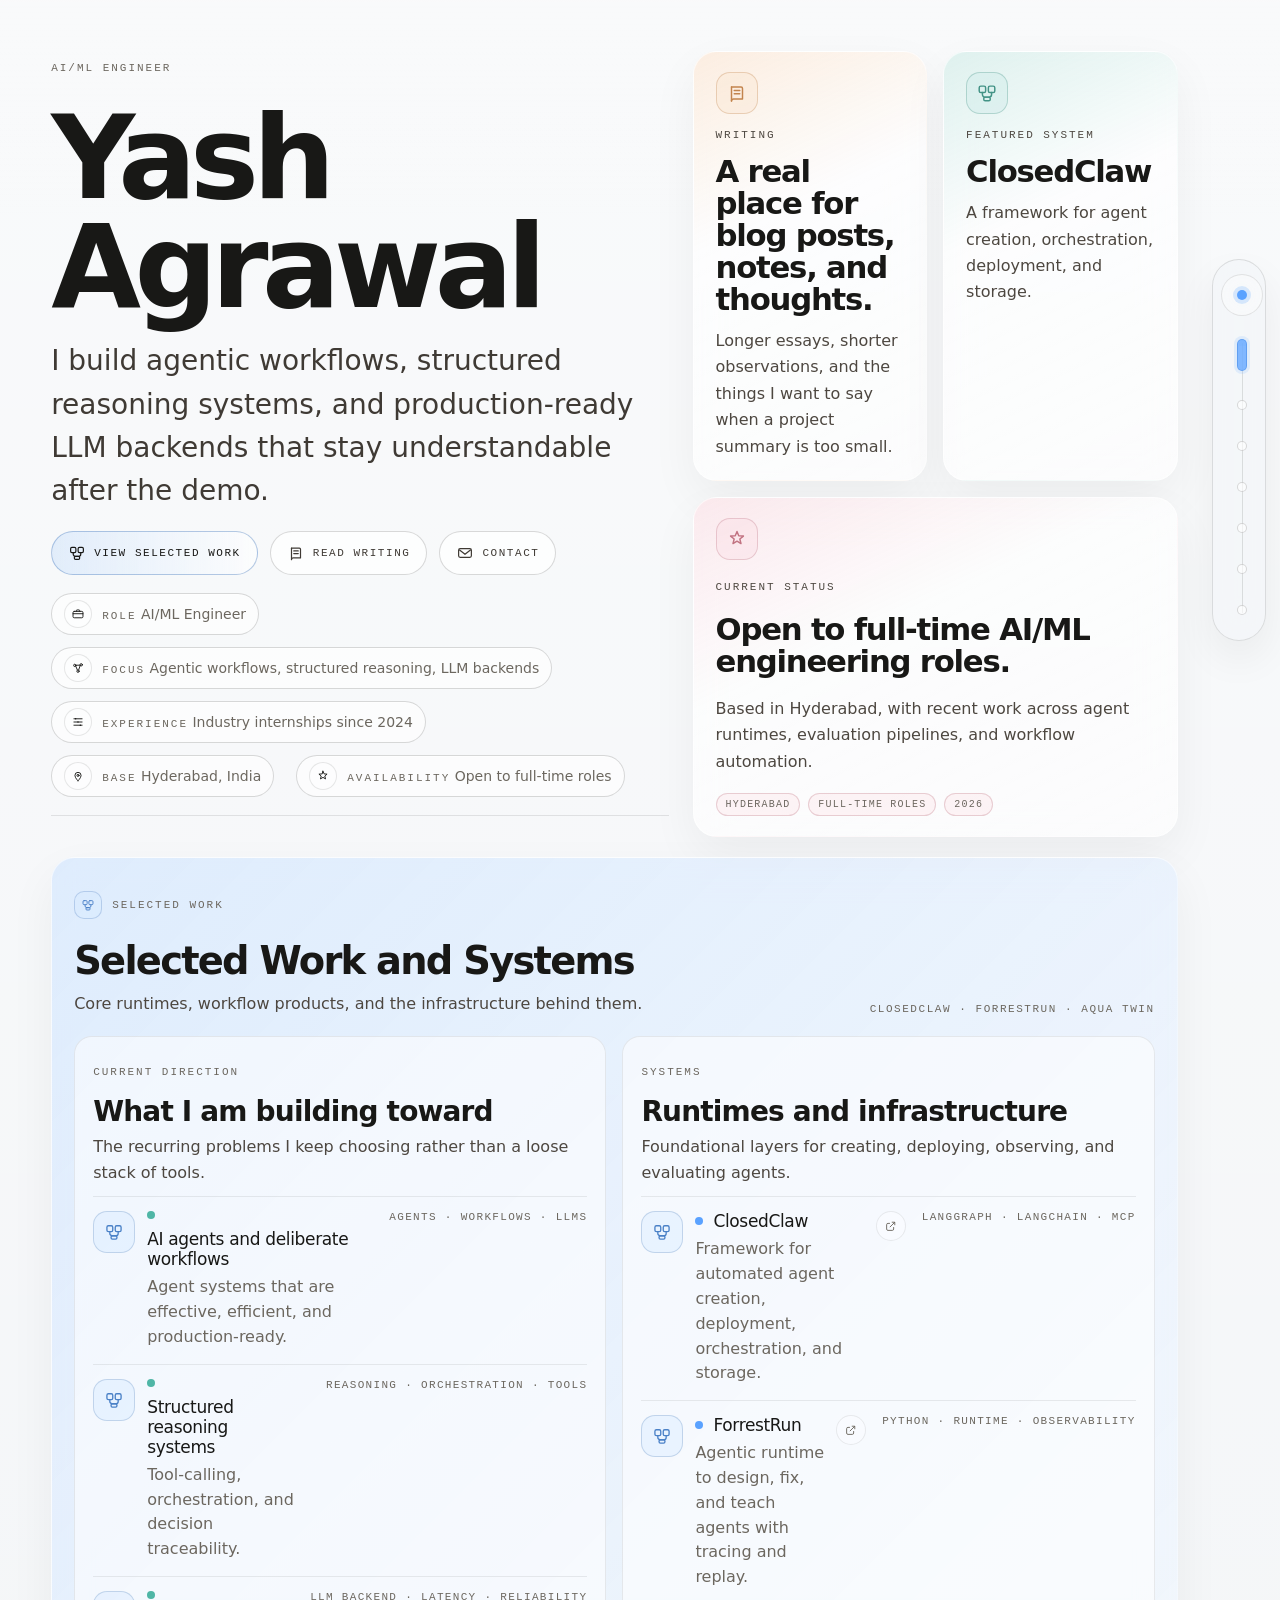
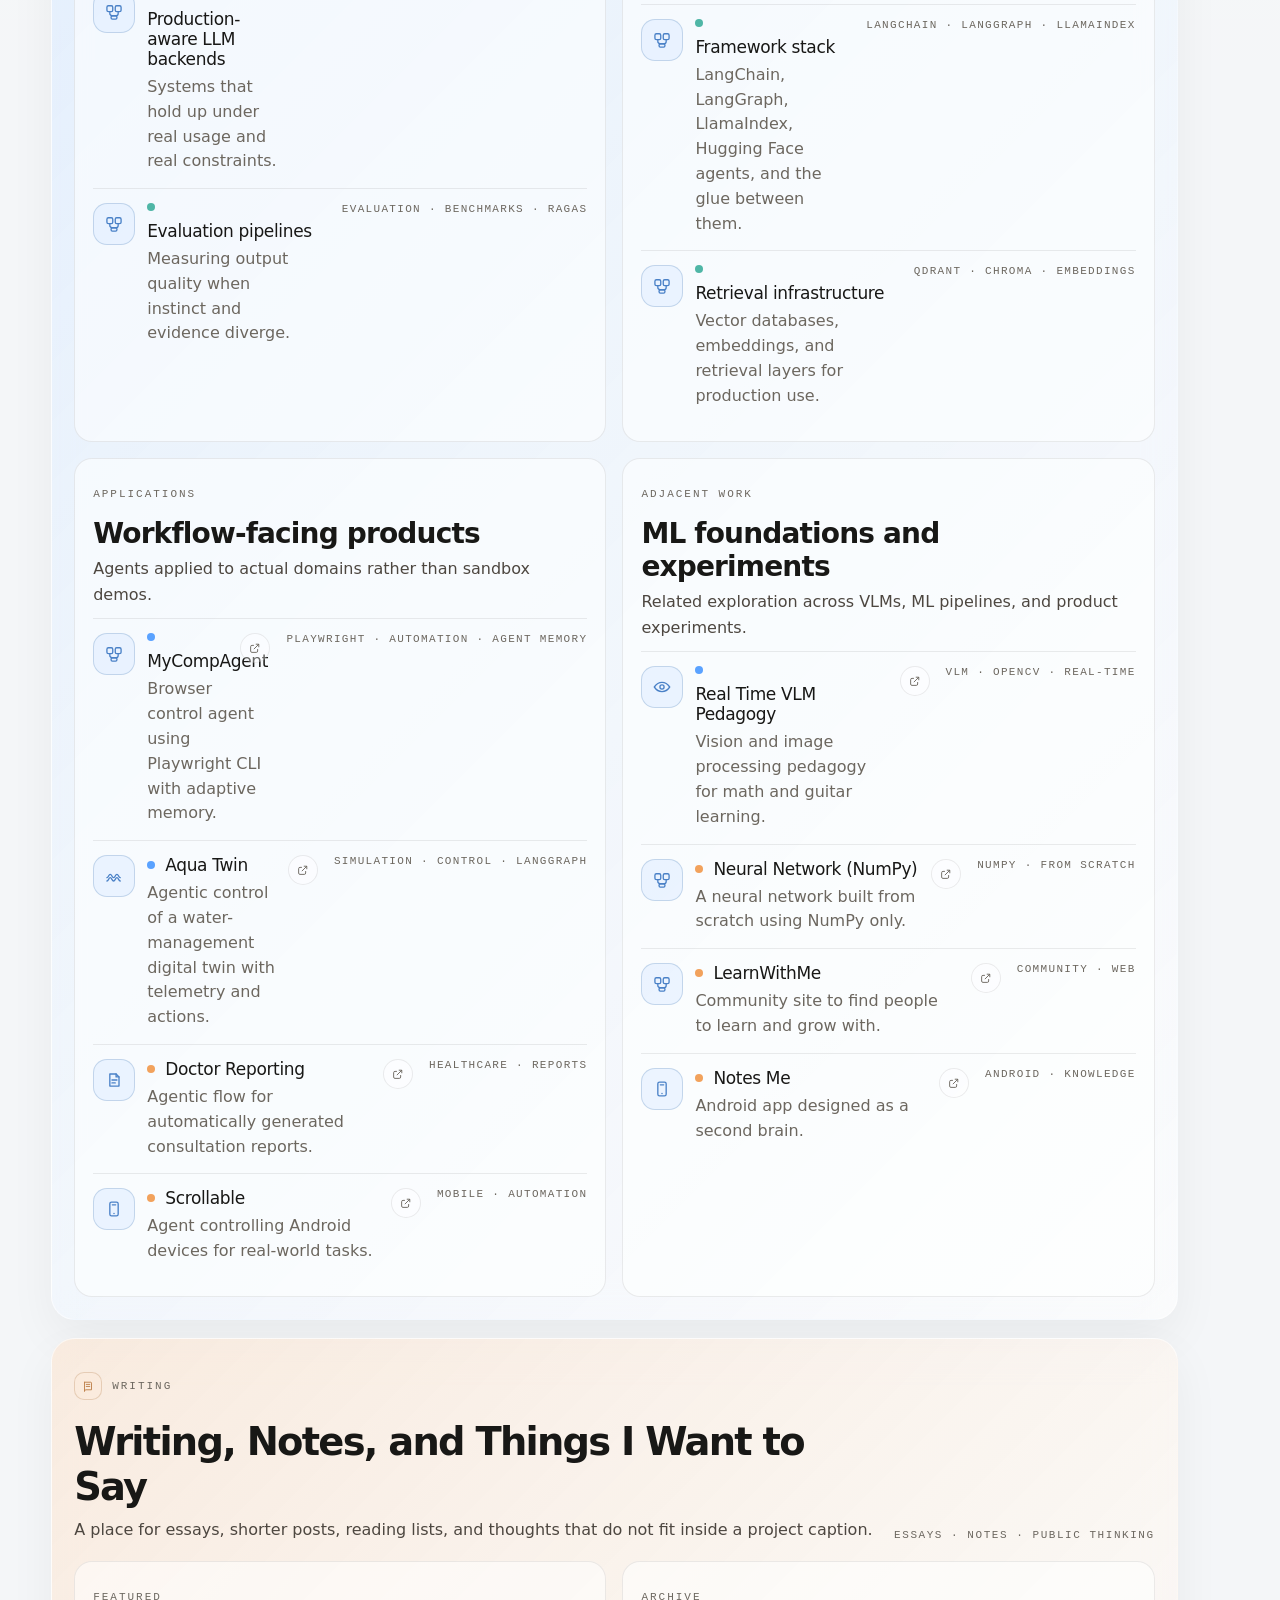
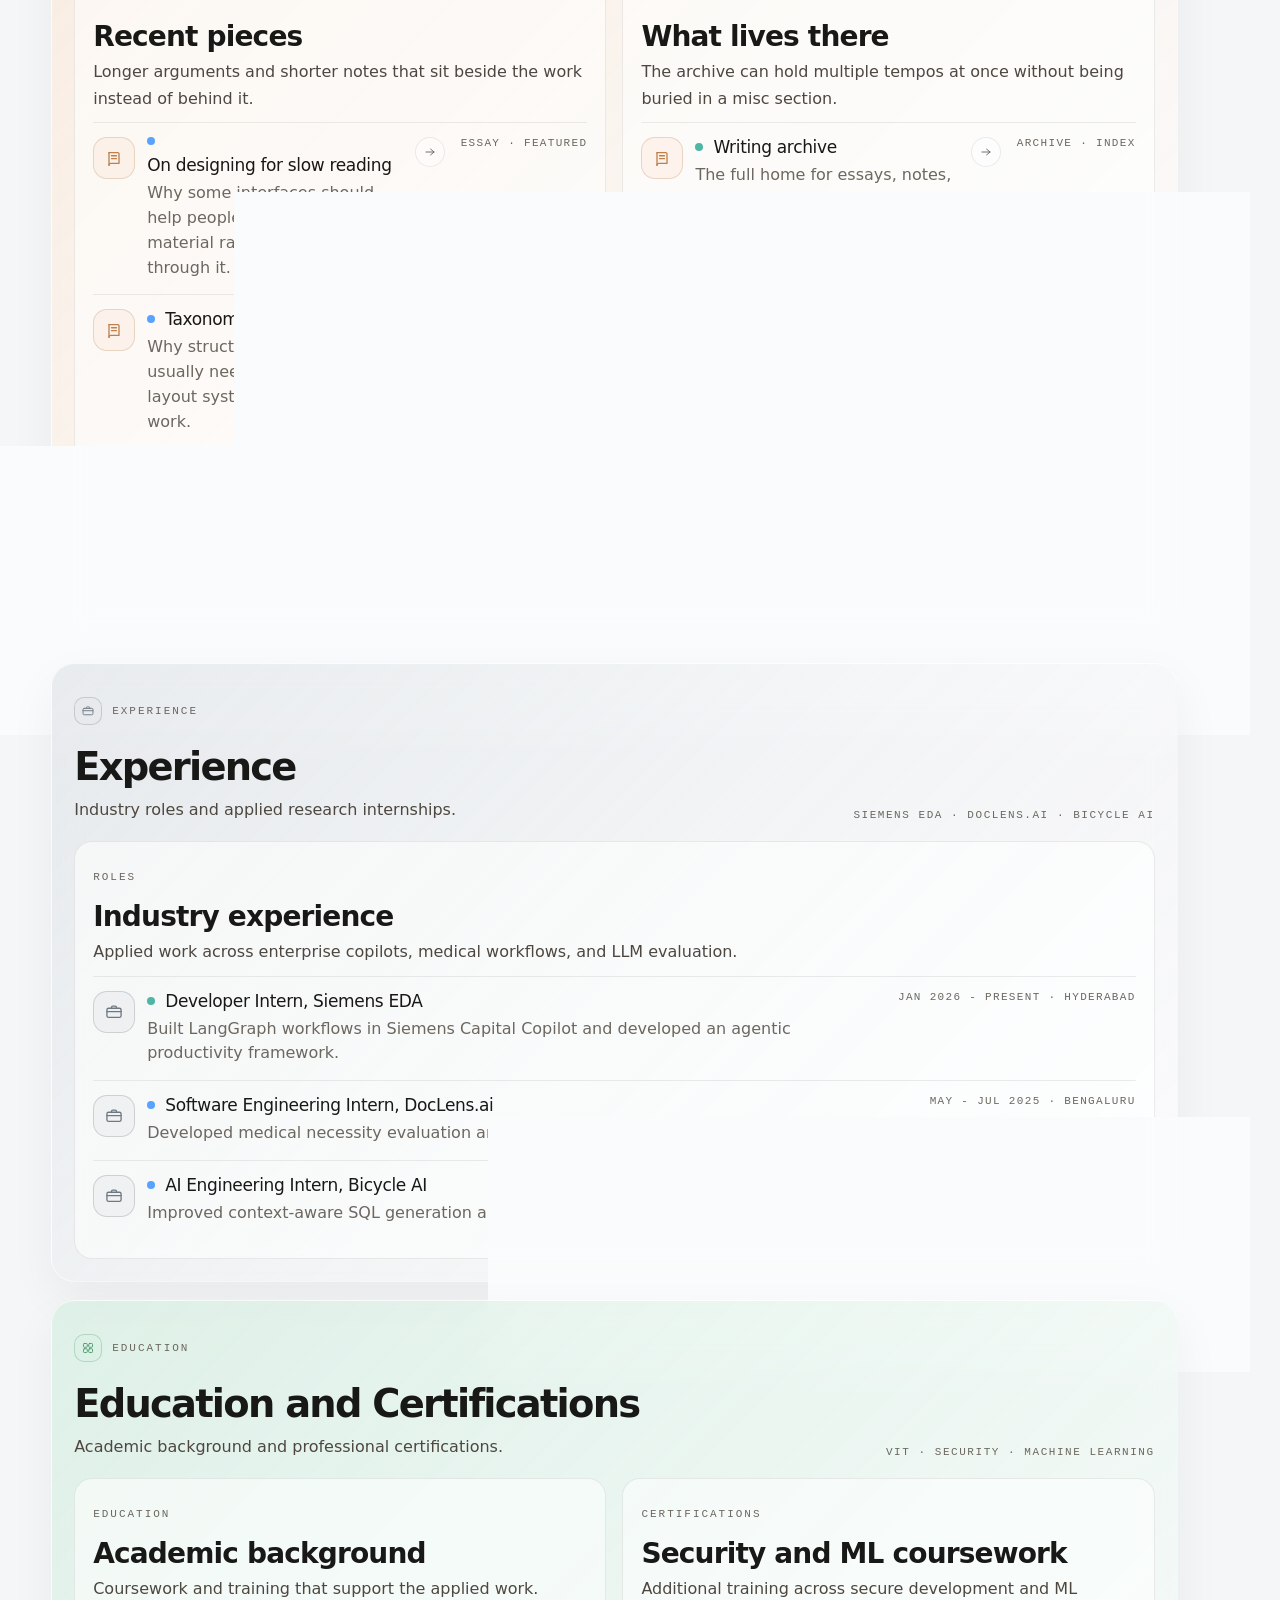
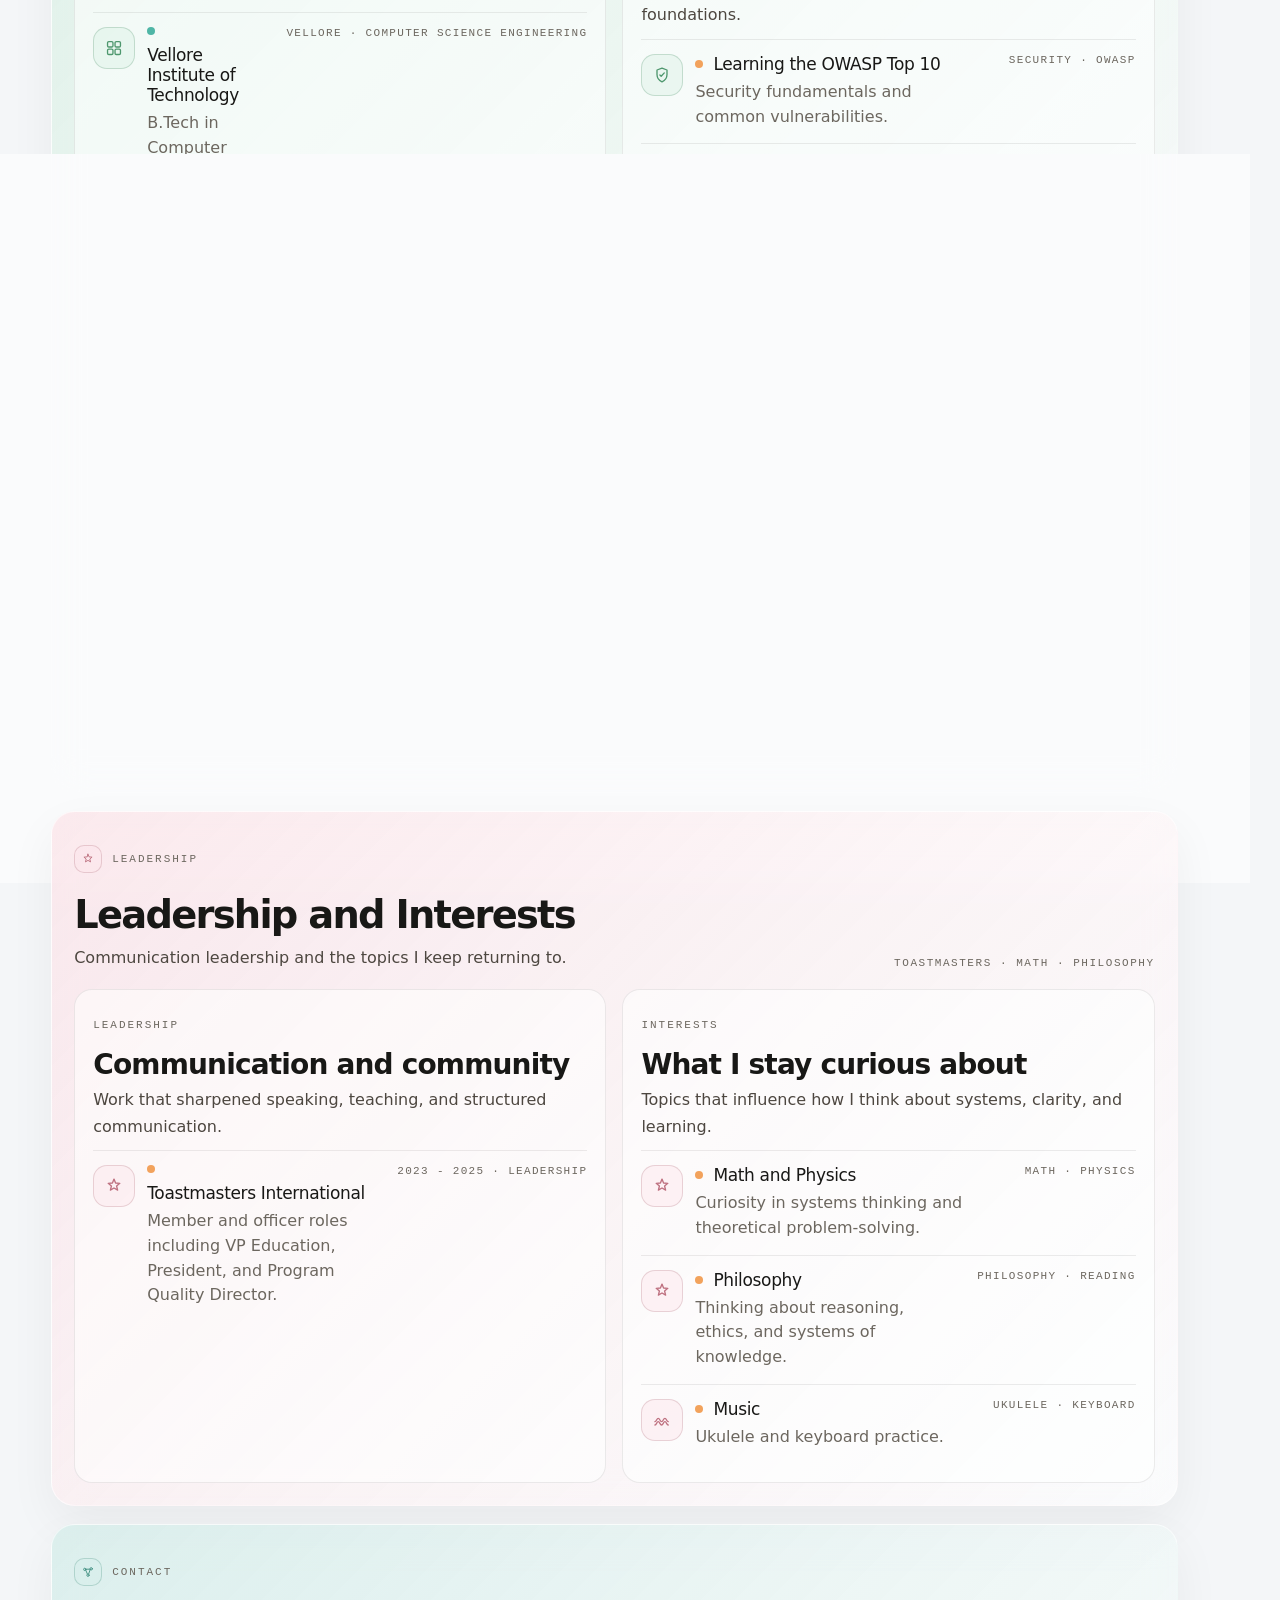
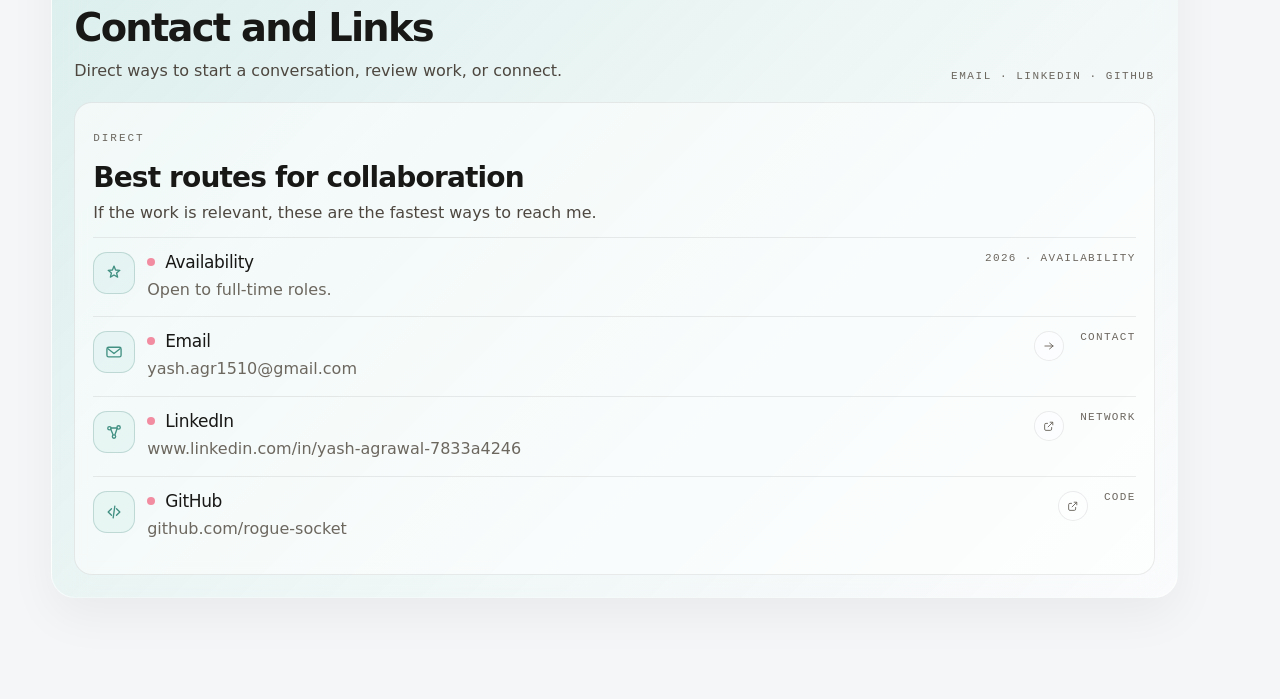
==== commit e60117fa: "Enhance item rendering and navigation accessibility - Introduced a visual map for sections with corr" ====
--- a/index.html
+++ b/index.html
@@ -28,23 +28,31 @@
         <span data-theme-label>Switch to dark mode</span>
       </button>
       <nav class="rail-nav">
-        <a class="rail-link is-active" href="#intro">
+        <a class="rail-link is-active" href="#intro" aria-label="Jump to intro">
           <span class="rail-dot" aria-hidden="true"></span>
           <span class="rail-link-text">Intro</span>
         </a>
-        <a class="rail-link" href="#selected-work">
+        <a class="rail-link" href="#selected-work" aria-label="Jump to selected work">
           <span class="rail-dot" aria-hidden="true"></span>
           <span class="rail-link-text">Work</span>
         </a>
-        <a class="rail-link" href="#writing">
+        <a class="rail-link" href="#writing" aria-label="Jump to writing">
           <span class="rail-dot" aria-hidden="true"></span>
           <span class="rail-link-text">Writing</span>
         </a>
-        <a class="rail-link" href="#experience">
+        <a class="rail-link" href="#experience" aria-label="Jump to experience">
           <span class="rail-dot" aria-hidden="true"></span>
           <span class="rail-link-text">Experience</span>
         </a>
-        <a class="rail-link" href="#contact">
+        <a class="rail-link" href="#education" aria-label="Jump to education">
+          <span class="rail-dot" aria-hidden="true"></span>
+          <span class="rail-link-text">Education</span>
+        </a>
+        <a class="rail-link" href="#leadership" aria-label="Jump to leadership">
+          <span class="rail-dot" aria-hidden="true"></span>
+          <span class="rail-link-text">Leadership</span>
+        </a>
+        <a class="rail-link" href="#contact" aria-label="Jump to contact">
           <span class="rail-dot" aria-hidden="true"></span>
           <span class="rail-link-text">Contact</span>
         </a>
@@ -61,30 +69,106 @@
           <p class="hero-summary">
             I build agentic workflows, structured reasoning systems, and production-ready LLM backends that stay understandable after the demo.
           </p>
+          <div class="hero-actions" aria-label="Primary actions">
+            <a class="hero-action hero-action-primary" href="#selected-work">
+              <span class="hero-action-icon" aria-hidden="true">
+                <svg viewBox="0 0 24 24" fill="none" stroke="currentColor" stroke-width="1.6" stroke-linecap="round" stroke-linejoin="round">
+                  <rect x="3.5" y="4.5" width="7" height="7" rx="1.75"></rect>
+                  <rect x="13.5" y="4.5" width="7" height="7" rx="1.75"></rect>
+                  <path d="M7 11.5v2.25a2.75 2.75 0 0 0 2.75 2.75h4.5A2.75 2.75 0 0 0 17 13.75V11.5"></path>
+                  <rect x="8.5" y="16.5" width="7" height="4" rx="1.5"></rect>
+                </svg>
+              </span>
+              <span>View Selected Work</span>
+            </a>
+            <a class="hero-action" href="writing/index.html">
+              <span class="hero-action-icon" aria-hidden="true">
+                <svg viewBox="0 0 24 24" fill="none" stroke="currentColor" stroke-width="1.6" stroke-linecap="round" stroke-linejoin="round">
+                  <path d="M6 5.5h10.5A1.5 1.5 0 0 1 18 7v11.5H8.25A2.25 2.25 0 0 0 6 20.75"></path>
+                  <path d="M6 5.5v15.25"></path>
+                  <path d="M9 9.25h6"></path>
+                  <path d="M9 12.75h6"></path>
+                </svg>
+              </span>
+              <span>Read Writing</span>
+            </a>
+            <a class="hero-action" href="#contact">
+              <span class="hero-action-icon" aria-hidden="true">
+                <svg viewBox="0 0 24 24" fill="none" stroke="currentColor" stroke-width="1.6" stroke-linecap="round" stroke-linejoin="round">
+                  <rect x="3.5" y="6.25" width="17" height="11.5" rx="2"></rect>
+                  <path d="m4.75 8 7.25 5.75L19.25 8"></path>
+                </svg>
+              </span>
+              <span>Contact</span>
+            </a>
+          </div>
           <div class="meta-row" aria-label="Portfolio metadata">
-            <span><span class="meta-label">Role</span> AI/ML Engineer</span>
-            <span><span class="meta-label">Focus</span> Agentic workflows, structured reasoning, LLM backends</span>
-            <span><span class="meta-label">Experience</span> Industry internships since 2024</span>
-            <span><span class="meta-label">Base</span> Hyderabad, India</span>
-            <span><span class="meta-label">Availability</span> Open to full-time roles</span>
+            <span>
+              <span class="meta-symbol" aria-hidden="true">
+                <svg viewBox="0 0 24 24" fill="none" stroke="currentColor" stroke-width="1.6" stroke-linecap="round" stroke-linejoin="round">
+                  <rect x="3.5" y="7.5" width="17" height="11" rx="2"></rect>
+                  <path d="M9 7.5v-1A1.5 1.5 0 0 1 10.5 5h3A1.5 1.5 0 0 1 15 6.5v1"></path>
+                  <path d="M3.5 11.5h17"></path>
+                </svg>
+              </span>
+              <span class="meta-copy"><span class="meta-label">Role</span> AI/ML Engineer</span>
+            </span>
+            <span>
+              <span class="meta-symbol" aria-hidden="true">
+                <svg viewBox="0 0 24 24" fill="none" stroke="currentColor" stroke-width="1.6" stroke-linecap="round" stroke-linejoin="round">
+                  <circle cx="6.5" cy="7.5" r="2"></circle>
+                  <circle cx="17.5" cy="6.5" r="2"></circle>
+                  <circle cx="12" cy="17.5" r="2"></circle>
+                  <path d="M8 8.5 10.75 15"></path>
+                  <path d="M15.75 7.75 13.25 15"></path>
+                  <path d="M8.4 7.2h7.1"></path>
+                </svg>
+              </span>
+              <span class="meta-copy"><span class="meta-label">Focus</span> Agentic workflows, structured reasoning, LLM backends</span>
+            </span>
+            <span>
+              <span class="meta-symbol" aria-hidden="true">
+                <svg viewBox="0 0 24 24" fill="none" stroke="currentColor" stroke-width="1.6" stroke-linecap="round" stroke-linejoin="round">
+                  <path d="M5 6.5h14"></path>
+                  <path d="M5 12h14"></path>
+                  <path d="M5 17.5h14"></path>
+                  <circle cx="8" cy="6.5" r="1.25" fill="currentColor" stroke="none"></circle>
+                  <circle cx="12" cy="12" r="1.25" fill="currentColor" stroke="none"></circle>
+                  <circle cx="16" cy="17.5" r="1.25" fill="currentColor" stroke="none"></circle>
+                </svg>
+              </span>
+              <span class="meta-copy"><span class="meta-label">Experience</span> Industry internships since 2024</span>
+            </span>
+            <span>
+              <span class="meta-symbol" aria-hidden="true">
+                <svg viewBox="0 0 24 24" fill="none" stroke="currentColor" stroke-width="1.6" stroke-linecap="round" stroke-linejoin="round">
+                  <path d="M12 20.25s5.25-4.8 5.25-9.25a5.25 5.25 0 1 0-10.5 0c0 4.45 5.25 9.25 5.25 9.25Z"></path>
+                  <circle cx="12" cy="11" r="1.8"></circle>
+                </svg>
+              </span>
+              <span class="meta-copy"><span class="meta-label">Base</span> Hyderabad, India</span>
+            </span>
+            <span>
+              <span class="meta-symbol" aria-hidden="true">
+                <svg viewBox="0 0 24 24" fill="none" stroke="currentColor" stroke-width="1.6" stroke-linecap="round" stroke-linejoin="round">
+                  <path d="m12 3.75 1.9 4.65 5.1.4-3.9 3.2 1.25 5-4.35-2.65-4.35 2.65 1.25-5-3.9-3.2 5.1-.4Z"></path>
+                </svg>
+              </span>
+              <span class="meta-copy"><span class="meta-label">Availability</span> Open to full-time roles</span>
+            </span>
           </div>
         </div>
 
         <div class="hero-board" aria-label="Quick portfolio overview">
-          <article class="signal-card signal-card-thesis">
-            <p class="eyebrow">Current Thesis</p>
-            <h2>Systems that can explain themselves while they work.</h2>
-            <p>
-              The interesting part for me is not just making agents work once. It is making runtimes, evaluations, and interfaces that remain legible when real constraints show up.
-            </p>
-            <div class="signal-card-points" aria-label="Current focus areas">
-              <span>Agent runtimes</span>
-              <span>Evaluation loops</span>
-              <span>Readable tooling</span>
-            </div>
-          </article>
-
           <a class="signal-card signal-card-link signal-card-writing" href="writing/index.html">
+            <span class="signal-card-mark" aria-hidden="true">
+              <svg viewBox="0 0 24 24" fill="none" stroke="currentColor" stroke-width="1.6" stroke-linecap="round" stroke-linejoin="round">
+                <path d="M6 5.5h10.5A1.5 1.5 0 0 1 18 7v11.5H8.25A2.25 2.25 0 0 0 6 20.75"></path>
+                <path d="M6 5.5v15.25"></path>
+                <path d="M9 9.25h6"></path>
+                <path d="M9 12.75h6"></path>
+              </svg>
+            </span>
             <p class="eyebrow">Writing</p>
             <h2>A real place for blog posts, notes, and thoughts.</h2>
             <p>
@@ -93,6 +177,14 @@
           </a>
 
           <a class="signal-card signal-card-link signal-card-featured" href="https://github.com/rogue-socket/closed_claw" target="_blank" rel="noreferrer">
+            <span class="signal-card-mark" aria-hidden="true">
+              <svg viewBox="0 0 24 24" fill="none" stroke="currentColor" stroke-width="1.6" stroke-linecap="round" stroke-linejoin="round">
+                <rect x="3.5" y="4.5" width="7" height="7" rx="1.75"></rect>
+                <rect x="13.5" y="4.5" width="7" height="7" rx="1.75"></rect>
+                <path d="M7 11.5v2.25a2.75 2.75 0 0 0 2.75 2.75h4.5A2.75 2.75 0 0 0 17 13.75V11.5"></path>
+                <rect x="8.5" y="16.5" width="7" height="4" rx="1.5"></rect>
+              </svg>
+            </span>
             <p class="eyebrow">Featured System</p>
             <h2>ClosedClaw</h2>
             <p>
@@ -101,6 +193,11 @@
           </a>
 
           <article class="signal-card signal-card-status">
+            <span class="signal-card-mark" aria-hidden="true">
+              <svg viewBox="0 0 24 24" fill="none" stroke="currentColor" stroke-width="1.6" stroke-linecap="round" stroke-linejoin="round">
+                <path d="m12 3.75 1.9 4.65 5.1.4-3.9 3.2 1.25 5-4.35-2.65-4.35 2.65 1.25-5-3.9-3.2 5.1-.4Z"></path>
+              </svg>
+            </span>
             <p class="eyebrow">Current Status</p>
             <h2>Open to full-time AI/ML engineering roles.</h2>
             <p>
--- a/styles.css
+++ b/styles.css
@@ -119,7 +119,7 @@
 
 .page-home .page-shell,
 .detail-page .page-shell {
-  padding-right: clamp(144px, 18vw, 236px);
+  padding-right: clamp(84px, 8vw, 116px);
 }
 
 .theme-toggle {
@@ -155,7 +155,7 @@
 .side-rail {
   position: fixed;
   top: 24px;
-  right: 18px;
+  right: 14px;
   bottom: 24px;
   z-index: 30;
   display: flex;
@@ -164,17 +164,34 @@
 
 .side-rail-shell {
   --rail-progress: 0;
+  --rail-collapsed-width: 54px;
+  --rail-expanded-width: clamp(122px, 9vw, 146px);
   position: relative;
   display: grid;
   align-items: start;
-  gap: 18px;
-  width: clamp(126px, 10vw, 150px);
-  padding: 16px 12px;
+  gap: 14px;
+  width: var(--rail-collapsed-width);
+  padding: 14px 8px;
   border: 1px solid color-mix(in srgb, var(--line-strong) 75%, transparent);
   border-radius: 30px;
   background: color-mix(in srgb, var(--bg) 84%, transparent);
   box-shadow: 0 18px 42px rgba(24, 20, 12, 0.06);
   backdrop-filter: blur(18px);
+  overflow: hidden;
+  transition:
+    width 180ms ease,
+    gap 180ms ease,
+    padding 180ms ease,
+    border-color 180ms ease,
+    background-color 180ms ease,
+    box-shadow 180ms ease;
+}
+
+.side-rail:hover .side-rail-shell,
+.side-rail:focus-within .side-rail-shell {
+  gap: 18px;
+  width: var(--rail-expanded-width);
+  padding: 16px 12px;
 }
 
 .side-rail .theme-toggle {
@@ -185,6 +202,11 @@
   padding: 0;
   border-radius: 999px;
   margin: 0 auto;
+  transition:
+    transform 180ms ease,
+    background-color 180ms ease,
+    border-color 180ms ease,
+    color 180ms ease;
 }
 
 .side-rail .theme-toggle [data-theme-label] {
@@ -210,10 +232,18 @@
 .rail-nav::after {
   content: "";
   position: absolute;
-  left: 17px;
+  left: calc(50% - 0.5px);
   width: 1px;
   border-radius: 999px;
   pointer-events: none;
+  transition: left 180ms ease;
+}
+
+.side-rail:hover .rail-nav::before,
+.side-rail:hover .rail-nav::after,
+.side-rail:focus-within .rail-nav::before,
+.side-rail:focus-within .rail-nav::after {
+  left: calc(17px - 0.5px);
 }
 
 .rail-nav::before {
@@ -236,20 +266,33 @@
 .rail-link {
   position: relative;
   display: grid;
-  grid-template-columns: 10px minmax(0, 1fr);
+  grid-template-columns: 10px 0fr;
   align-items: center;
-  gap: 10px;
+  justify-content: center;
+  gap: 0;
   width: 100%;
-  padding: 8px 10px 8px 12px;
+  padding: 8px 0;
   border: 1px solid transparent;
   border-radius: 16px;
   color: var(--muted);
-  background: color-mix(in srgb, var(--bg-panel) 42%, transparent);
+  background: transparent;
   transition:
+    grid-template-columns 180ms ease,
+    gap 180ms ease,
+    padding 180ms ease,
     transform 180ms ease,
     color 180ms ease,
     background-color 180ms ease,
     border-color 180ms ease;
+}
+
+.side-rail:hover .rail-link,
+.side-rail:focus-within .rail-link {
+  grid-template-columns: 10px minmax(0, 1fr);
+  justify-content: stretch;
+  gap: 10px;
+  padding: 8px 10px 8px 12px;
+  background: color-mix(in srgb, var(--bg-panel) 42%, transparent);
 }
 
 .rail-dot {
@@ -270,6 +313,7 @@
 .rail-link-text {
   position: static;
   transform: none;
+  max-width: 0;
   padding: 0;
   border: 0;
   background: transparent;
@@ -278,11 +322,21 @@
   font-size: 10px;
   letter-spacing: 0.14em;
   text-transform: uppercase;
-  white-space: normal;
+  white-space: nowrap;
   line-height: 1.5;
+  opacity: 0;
+  overflow: hidden;
+  pointer-events: none;
+  transition:
+    max-width 180ms ease,
+    opacity 140ms ease,
+    transform 180ms ease;
+}
+
+.side-rail:hover .rail-link-text,
+.side-rail:focus-within .rail-link-text {
+  max-width: 96px;
   opacity: 0.78;
-  pointer-events: none;
-  transition: opacity 180ms ease;
 }
 
 .rail-link:hover,
@@ -303,6 +357,21 @@
   transform: translateX(-2px);
 }
 
+.side-rail:not(:hover):not(:focus-within) .rail-link,
+.side-rail:not(:hover):not(:focus-within) .rail-link:hover,
+.side-rail:not(:hover):not(:focus-within) .rail-link:focus-visible,
+.side-rail:not(:hover):not(:focus-within) .rail-link.is-active {
+  transform: none;
+  border-color: transparent;
+  background: transparent;
+}
+
+.side-rail:not(:hover):not(:focus-within) .rail-link .rail-link-text,
+.side-rail:not(:hover):not(:focus-within) .rail-link.is-active .rail-link-text {
+  max-width: 0;
+  opacity: 0;
+}
+
 .rail-link:hover .rail-dot,
 .rail-link:focus-visible .rail-dot,
 .rail-link.is-active .rail-dot {
@@ -316,6 +385,26 @@
 .rail-link:focus-visible .rail-link-text,
 .rail-link.is-active .rail-link-text {
   opacity: 1;
+}
+
+.side-rail:hover .rail-link.is-active .rail-link-text,
+.side-rail:focus-within .rail-link.is-active .rail-link-text,
+.side-rail:hover .rail-link:hover .rail-link-text,
+.side-rail:hover .rail-link:focus-visible .rail-link-text,
+.side-rail:focus-within .rail-link:hover .rail-link-text,
+.side-rail:focus-within .rail-link:focus-visible .rail-link-text {
+  max-width: 96px;
+}
+
+.side-rail:not(:hover):not(:focus-within) .rail-link .rail-dot {
+  box-shadow: none;
+}
+
+.side-rail:not(:hover):not(:focus-within) .rail-link.is-active .rail-dot {
+  height: 32px;
+  border-color: color-mix(in srgb, var(--accent-blue) 68%, var(--line-strong));
+  background: color-mix(in srgb, var(--accent-blue) 76%, white 10%);
+  box-shadow: 0 0 0 3px color-mix(in srgb, var(--accent-blue) 14%, transparent);
 }
 
 .theme-toggle::before {
@@ -414,6 +503,82 @@
   color: var(--text-body);
 }
 
+.hero-actions {
+  display: flex;
+  flex-wrap: wrap;
+  gap: 12px;
+}
+
+.hero-action {
+  display: inline-flex;
+  align-items: center;
+  justify-content: center;
+  gap: 8px;
+  min-height: 44px;
+  padding: 10px 16px;
+  border: 1px solid var(--line-strong);
+  border-radius: 999px;
+  background: var(--bg-panel-strong);
+  color: var(--text-body);
+  font-family: var(--mono);
+  font-size: 11px;
+  letter-spacing: 0.14em;
+  text-transform: uppercase;
+  transition:
+    transform 180ms ease,
+    border-color 180ms ease,
+    background-color 180ms ease,
+    color 180ms ease;
+}
+
+.hero-action:hover,
+.hero-action:focus-visible {
+  transform: translateY(-1px);
+  color: var(--ink);
+  background: var(--surface-hover);
+  border-color: var(--surface-hover-border);
+  outline: none;
+}
+
+.hero-action-primary {
+  border-color: color-mix(in srgb, var(--accent-blue) 28%, var(--line-strong));
+  background:
+    linear-gradient(
+      90deg,
+      color-mix(in srgb, var(--accent-blue) 14%, transparent),
+      color-mix(in srgb, var(--bg-panel-strong) 84%, transparent)
+    );
+  color: var(--ink);
+}
+
+.hero-action-icon,
+.meta-symbol,
+.signal-card-mark,
+.section-symbol,
+.item-icon,
+.item-link-mark {
+  display: inline-flex;
+  align-items: center;
+  justify-content: center;
+  flex: 0 0 auto;
+}
+
+.hero-action-icon {
+  width: 18px;
+  height: 18px;
+}
+
+.hero-action-icon svg,
+.meta-symbol svg,
+.signal-card-mark svg,
+.section-symbol svg,
+.item-icon svg,
+.item-link-mark svg {
+  display: block;
+  width: 100%;
+  height: auto;
+}
+
 .meta-row {
   display: flex;
   flex-wrap: wrap;
@@ -424,10 +589,10 @@
   font-size: 14px;
 }
 
-.meta-row span {
+.meta-row > span {
   display: inline-flex;
   align-items: center;
-  gap: 8px;
+  gap: 10px;
   padding: 6px 12px;
   border-radius: 999px;
   border: 1px solid var(--line-strong);
@@ -435,8 +600,22 @@
   box-shadow: inset 0 1px 0 color-mix(in srgb, white 50%, transparent);
 }
 
-html[data-theme="dark"] .meta-row span {
+html[data-theme="dark"] .meta-row > span {
   box-shadow: inset 0 1px 0 rgba(255, 255, 255, 0.06);
+}
+
+.meta-symbol {
+  width: 28px;
+  height: 28px;
+  padding: 6px;
+  border: 1px solid var(--chip-border);
+  border-radius: 999px;
+  background: var(--chip-bg);
+  color: var(--ink);
+}
+
+.meta-copy {
+  min-width: 0;
 }
 
 .glass-panel,
@@ -480,10 +659,9 @@
 
 .hero-board {
   display: grid;
-  grid-template-columns: minmax(0, 1.16fr) minmax(220px, 0.84fr);
+  grid-template-columns: repeat(2, minmax(0, 1fr));
   grid-template-areas:
-    "thesis writing"
-    "thesis featured"
+    "writing featured"
     "status status";
   gap: 16px;
   align-self: start;
@@ -510,10 +688,14 @@
   backdrop-filter: blur(18px);
 }
 
-.signal-card-thesis {
-  --signal-accent: var(--accent-blue);
-  grid-area: thesis;
-  min-height: 356px;
+.signal-card-mark {
+  width: 42px;
+  height: 42px;
+  padding: 9px;
+  border: 1px solid color-mix(in srgb, var(--signal-accent) 22%, var(--chip-border));
+  border-radius: 14px;
+  background: color-mix(in srgb, var(--signal-accent) 12%, var(--chip-bg));
+  color: color-mix(in srgb, var(--signal-accent) 78%, var(--ink));
 }
 
 .signal-card-writing {
@@ -534,10 +716,6 @@
 
 .hero-board .signal-card h2 {
   font-size: clamp(22px, 2.4vw, 34px);
-}
-
-.signal-card-thesis h2 {
-  font-size: clamp(30px, 3.4vw, 46px);
 }
 
 .signal-card-link {
@@ -639,12 +817,15 @@
 }
 
 .lane-highlight {
+  max-width: 320px;
   margin: 0;
   color: var(--muted);
   font-family: var(--mono);
   font-size: 11px;
   letter-spacing: 0.14em;
   text-transform: uppercase;
+  line-height: 1.5;
+  text-align: right;
 }
 
 .lane-grid {
@@ -668,6 +849,22 @@
   display: grid;
   gap: 6px;
   padding-bottom: 10px;
+}
+
+.section-label {
+  display: inline-flex;
+  align-items: center;
+  gap: 10px;
+}
+
+.section-symbol {
+  width: 28px;
+  height: 28px;
+  padding: 6px;
+  border: 1px solid color-mix(in srgb, var(--lane-accent) 18%, var(--chip-border));
+  border-radius: 10px;
+  background: color-mix(in srgb, var(--lane-accent) 10%, var(--chip-bg));
+  color: color-mix(in srgb, var(--lane-accent) 76%, var(--ink));
 }
 
 .lane-group-title {
@@ -888,6 +1085,33 @@
 }
 
 .item-top {
+  display: grid;
+  grid-template-columns: auto minmax(0, 1fr) auto;
+  gap: 12px;
+  align-items: start;
+}
+
+.item-icon {
+  width: 42px;
+  height: 42px;
+  padding: 10px;
+  border: 1px solid color-mix(in srgb, var(--lane-accent) 16%, var(--chip-border));
+  border-radius: 14px;
+  background: color-mix(in srgb, var(--lane-accent) 10%, var(--chip-bg));
+  color: color-mix(in srgb, var(--lane-accent) 76%, var(--ink));
+  transition:
+    transform 180ms ease,
+    border-color 180ms ease,
+    background-color 180ms ease;
+}
+
+.item-heading {
+  display: grid;
+  gap: 6px;
+  min-width: 0;
+}
+
+.item-title-row {
   display: flex;
   flex-wrap: wrap;
   align-items: center;
@@ -897,6 +1121,36 @@
 .item-title {
   font-size: 17px;
   font-weight: 520;
+}
+
+.item-link-mark {
+  width: 30px;
+  height: 30px;
+  padding: 7px;
+  border: 1px solid var(--line-soft);
+  border-radius: 999px;
+  background: var(--chip-bg);
+  color: var(--muted);
+  transition:
+    transform 180ms ease,
+    color 180ms ease,
+    border-color 180ms ease,
+    background-color 180ms ease;
+}
+
+.item-row.is-link:hover .item-icon,
+.item-row.is-link:focus-visible .item-icon {
+  transform: translateY(-1px);
+  border-color: var(--surface-hover-border);
+  background: var(--surface-hover);
+}
+
+.item-row.is-link:hover .item-link-mark,
+.item-row.is-link:focus-visible .item-link-mark {
+  transform: translateX(2px);
+  color: var(--ink);
+  border-color: var(--surface-hover-border);
+  background: var(--surface-hover);
 }
 
 .item-meta {
@@ -1267,6 +1521,112 @@
   }
 }
 
+@media (prefers-reduced-motion: reduce) {
+  html {
+    scroll-behavior: auto;
+  }
+
+  *,
+  *::before,
+  *::after {
+    animation-duration: 0.01ms !important;
+    animation-iteration-count: 1 !important;
+    transition-duration: 0.01ms !important;
+  }
+
+  .lane,
+  .section {
+    animation: none;
+  }
+}
+
+@supports not (background: color-mix(in srgb, white 50%, black)) {
+  .side-rail-shell,
+  .glass-panel,
+  .card,
+  .signal-card,
+  .lane,
+  .lane-group,
+  .section,
+  .meta-row > span,
+  .chip,
+  .signal-card-points span,
+  .floating-action,
+  .hero-action {
+    border-color: var(--line-strong);
+    background: var(--bg-panel-strong);
+  }
+
+  .meta-symbol,
+  .signal-card-mark,
+  .section-symbol,
+  .item-icon,
+  .item-link-mark {
+    border-color: var(--line-strong);
+    background: var(--chip-bg);
+    color: var(--ink);
+    box-shadow: none;
+  }
+
+  .hero-action-primary,
+  .rail-link:hover,
+  .rail-link:focus-visible,
+  .rail-link.is-active,
+  .signal-card-link:hover,
+  .signal-card-link:focus-visible,
+  .item-row.is-link:hover,
+  .item-row.is-link:focus-visible,
+  .archive-row:hover,
+  .archive-row:focus-visible,
+  .floating-action:hover,
+  .floating-action:focus-visible {
+    border-color: var(--line-strong);
+    background: var(--surface-hover);
+  }
+
+  .rail-nav::before {
+    background: var(--line-strong);
+  }
+
+  .rail-nav::after {
+    background: linear-gradient(180deg, var(--accent-blue), var(--accent-sage));
+    box-shadow: none;
+  }
+
+  .rail-link {
+    background: transparent;
+    border-color: transparent;
+  }
+
+  .side-rail:hover .rail-link,
+  .side-rail:focus-within .rail-link,
+  .rail-link:hover,
+  .rail-link:focus-visible,
+  .rail-link.is-active {
+    background: var(--bg-panel);
+    border-color: var(--line-strong);
+  }
+
+  .rail-dot {
+    background: var(--bg-panel);
+    border-color: var(--line-strong);
+  }
+}
+
+@supports not ((-webkit-backdrop-filter: blur(1px)) or (backdrop-filter: blur(1px))) {
+  .theme-toggle,
+  .side-rail-shell,
+  .glass-panel,
+  .card,
+  .signal-card,
+  .lane,
+  .section,
+  .floating-action,
+  .hero-action {
+    background: var(--bg-panel-strong);
+  }
+}
+
 @media (max-width: 1024px) {
   .hero-layout {
     grid-template-columns: minmax(0, 1fr);
@@ -1275,13 +1635,8 @@
   .hero-board {
     grid-template-columns: repeat(2, minmax(0, 1fr));
     grid-template-areas:
-      "thesis thesis"
       "writing featured"
       "status status";
-  }
-
-  .signal-card-thesis {
-    min-height: auto;
   }
 
   .lane-grid {
@@ -1336,32 +1691,35 @@
   }
 
   .rail-nav {
-    grid-auto-flow: column;
-    grid-auto-columns: 1fr;
+    display: flex;
     align-items: center;
-    gap: 6px;
-  }
-
-  .rail-nav::before {
-    top: 50%;
-    right: 18px;
-    bottom: auto;
-    left: 18px;
-    width: auto;
-    height: 1px;
-    transform: translateY(-50%);
-  }
-
+    gap: 8px;
+    min-width: 0;
+    overflow-x: auto;
+    padding-bottom: 2px;
+    scrollbar-width: none;
+    -ms-overflow-style: none;
+    scroll-snap-type: x proximity;
+  }
+
+  .rail-nav::-webkit-scrollbar {
+    display: none;
+  }
+
+  .rail-nav::before,
   .rail-nav::after {
-    top: 50%;
-    left: 18px;
-    width: calc((100% - 36px) * var(--rail-progress, 0));
-    height: 1px;
-    transform: translateY(-50%);
+    display: none;
   }
 
   .rail-link {
-    padding: 8px 10px;
+    grid-template-columns: 10px minmax(0, 1fr);
+    flex: 0 0 auto;
+    min-width: max-content;
+    justify-content: stretch;
+    gap: 8px;
+    padding: 8px 12px;
+    background: color-mix(in srgb, var(--bg-panel) 42%, transparent);
+    scroll-snap-align: start;
   }
 
   .rail-link:hover,
@@ -1370,15 +1728,18 @@
   }
 
   .rail-link-text {
-    font-size: 9px;
+    max-width: none;
+    font-size: 10px;
     letter-spacing: 0.12em;
     text-align: center;
+    white-space: nowrap;
+    opacity: 1;
+    overflow: visible;
   }
 
   .hero-board {
     grid-template-columns: minmax(0, 1fr);
     grid-template-areas:
-      "thesis"
       "writing"
       "featured"
       "status";
@@ -1391,6 +1752,11 @@
   .lane-head {
     grid-template-columns: minmax(0, 1fr);
     align-items: start;
+  }
+
+  .lane-highlight {
+    max-width: none;
+    text-align: left;
   }
 
   .card-grid {
@@ -1438,7 +1804,7 @@
     gap: 8px 12px;
   }
 
-  .meta-row span {
+  .meta-row > span {
     font-size: 13px;
     padding: 5px 10px;
   }
@@ -1456,29 +1822,14 @@
 }
 
 @media (max-width: 560px) {
-  .rail-nav {
-    grid-auto-columns: max-content;
-  }
-
   .rail-link {
-    grid-template-columns: 10px;
-    width: 40px;
-    padding: 8px 0;
-    justify-content: center;
+    width: auto;
+    padding: 8px 10px;
   }
 
   .rail-link-text {
-    display: none;
-  }
-
-  .rail-nav::before {
-    left: 20px;
-    right: 20px;
-  }
-
-  .rail-nav::after {
-    left: 20px;
-    width: calc((100% - 40px) * var(--rail-progress, 0));
+    display: block;
+    font-size: 9px;
   }
 }
 
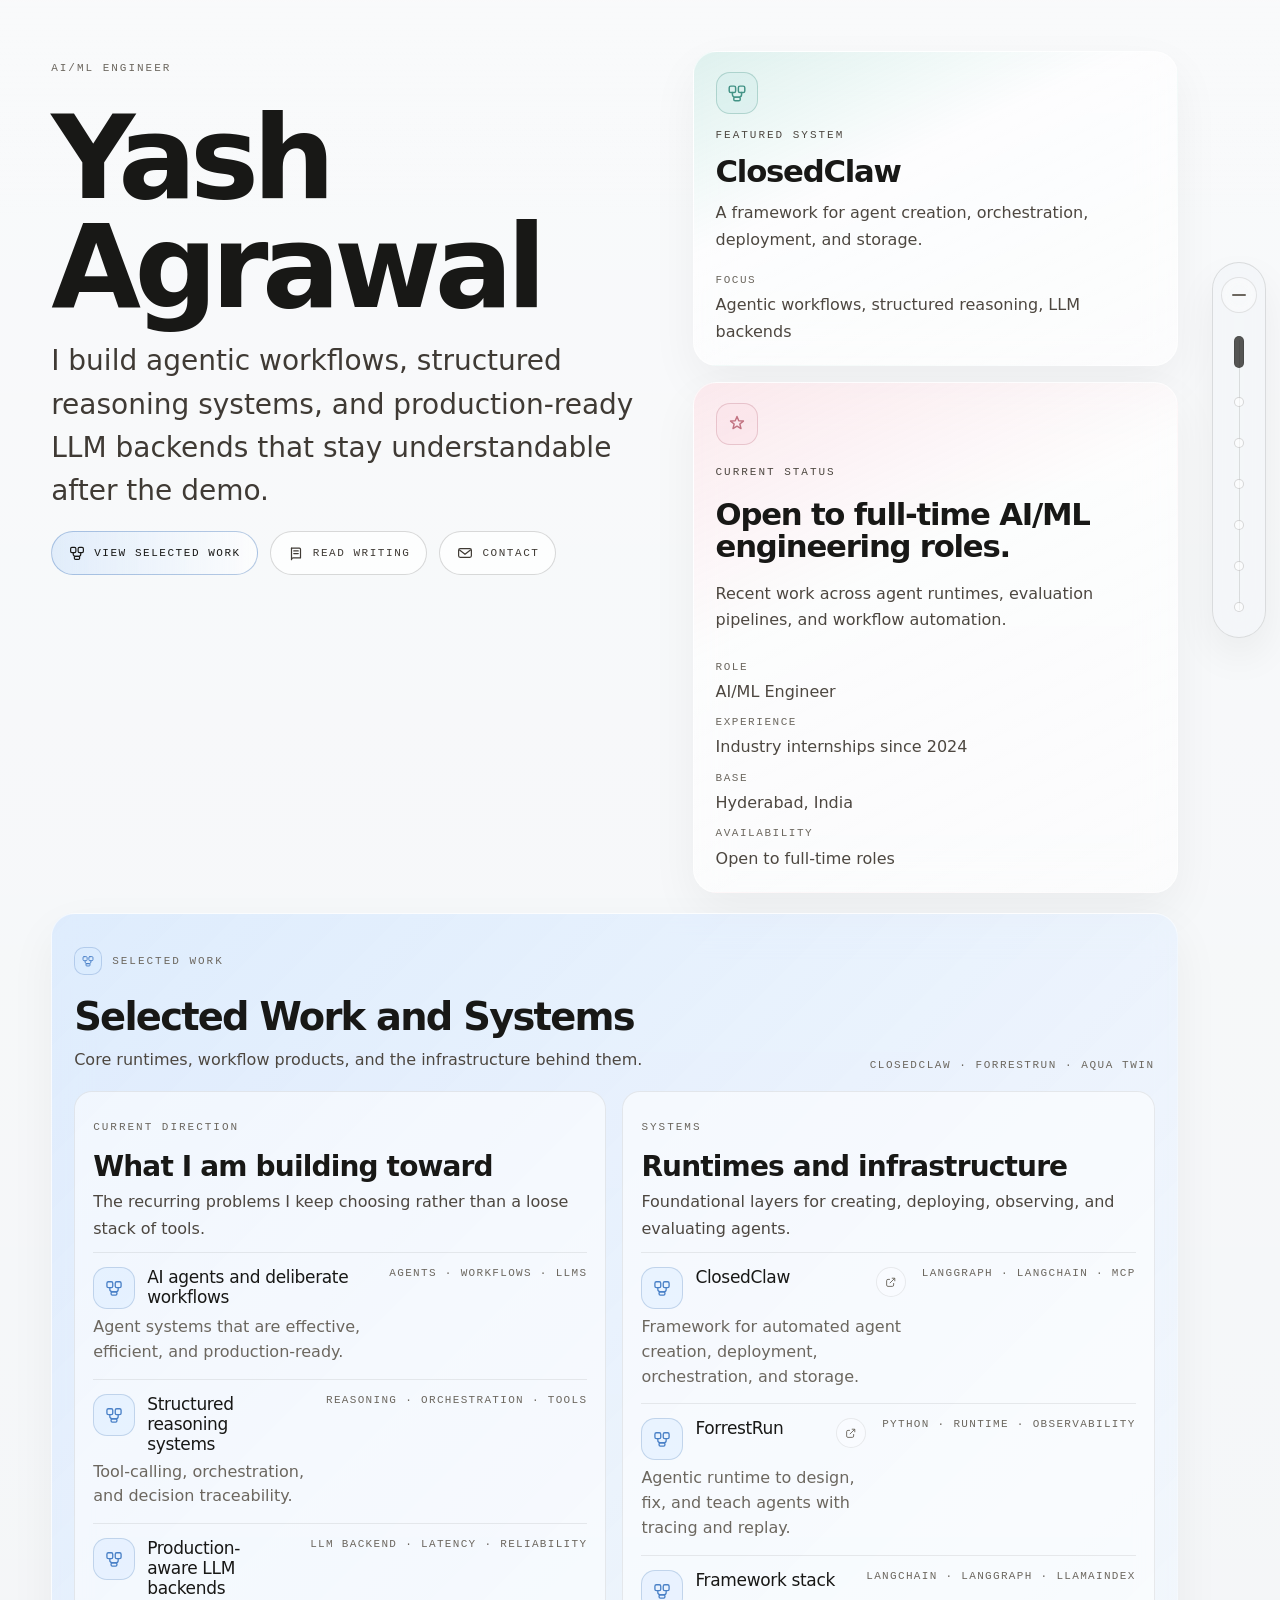
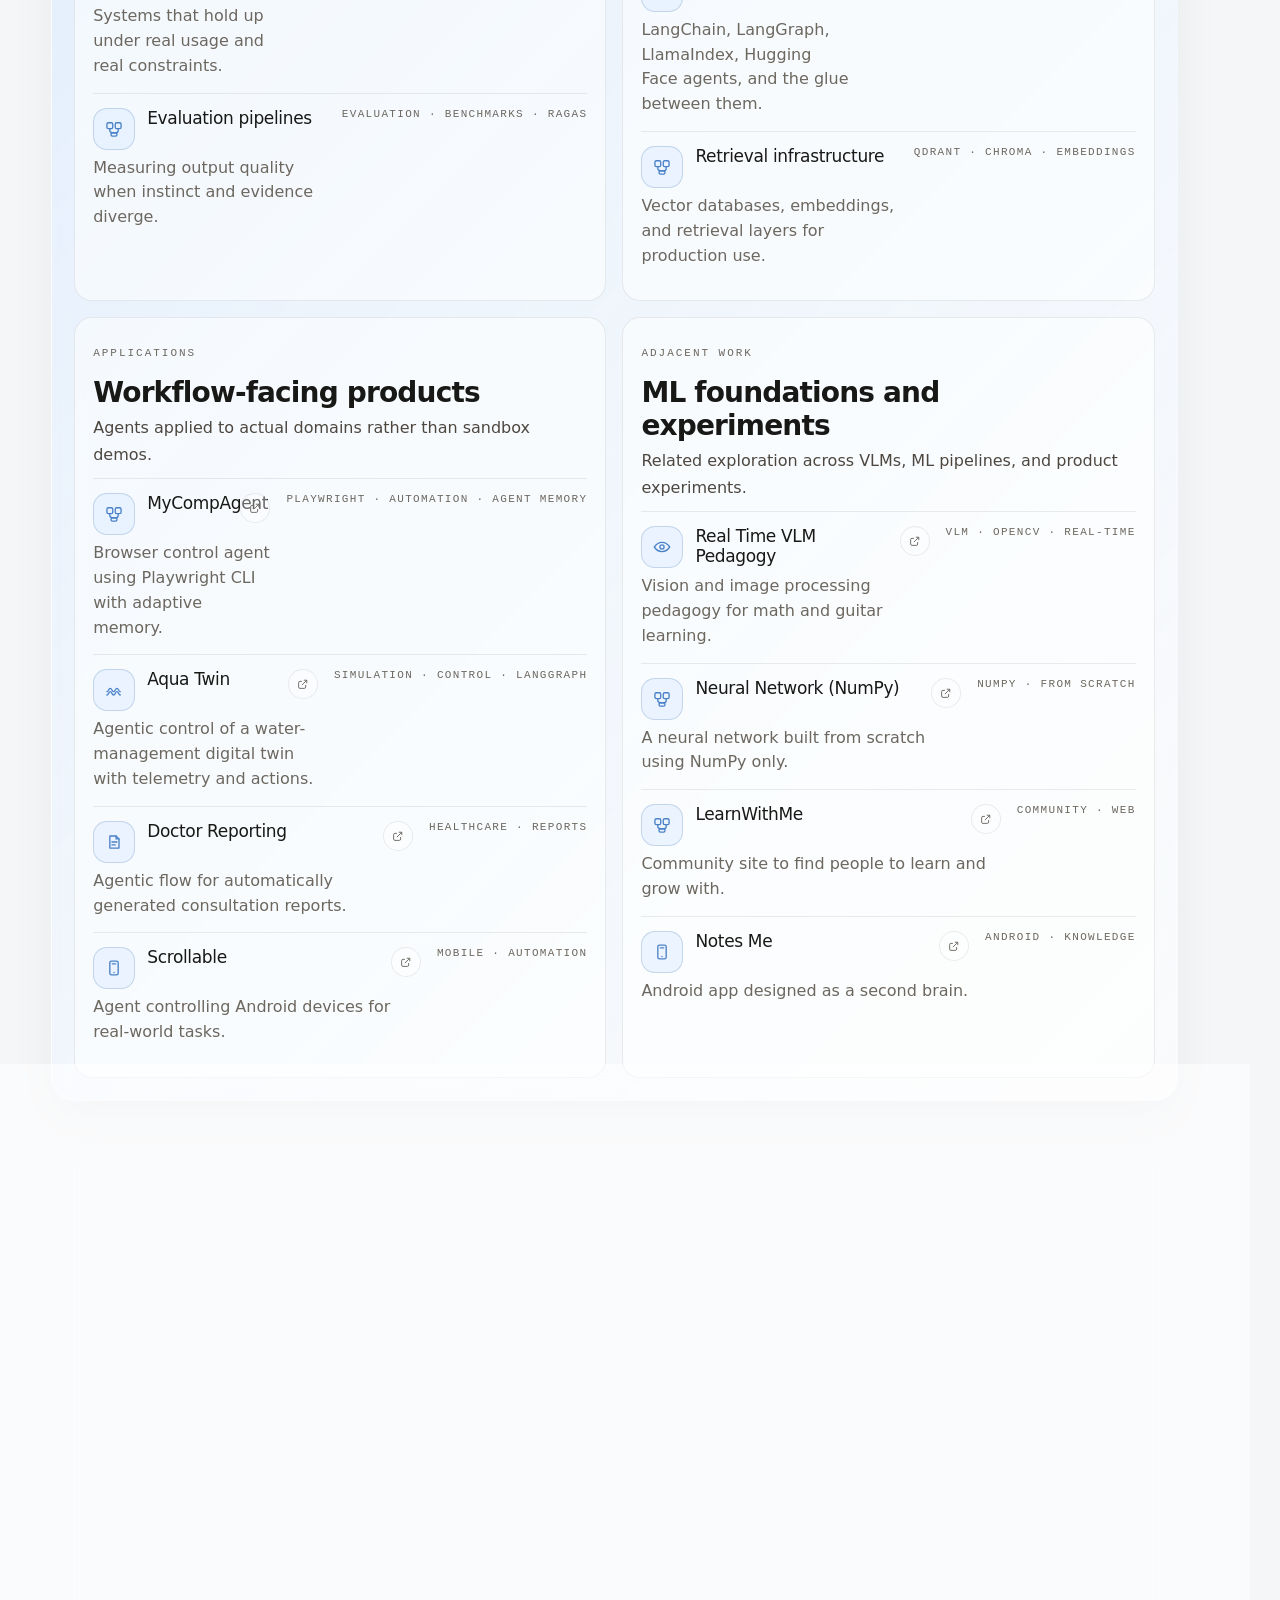
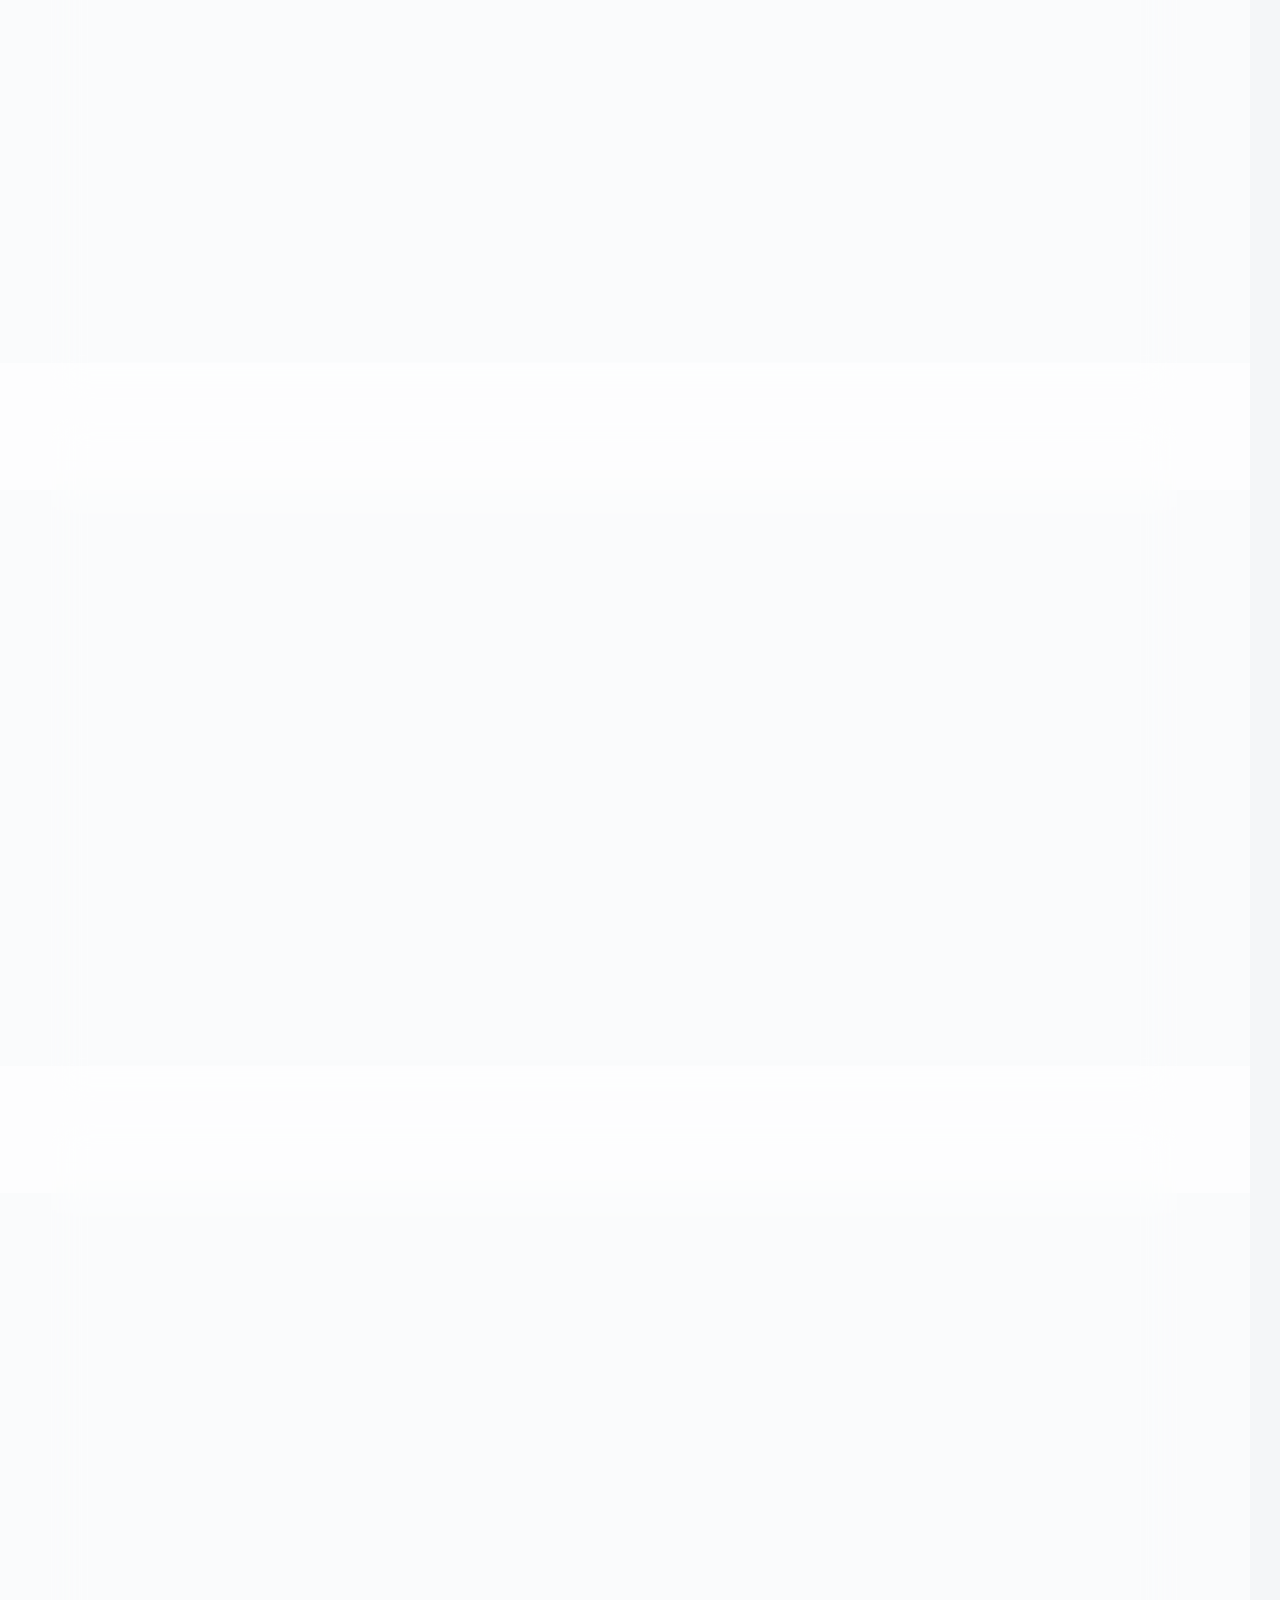
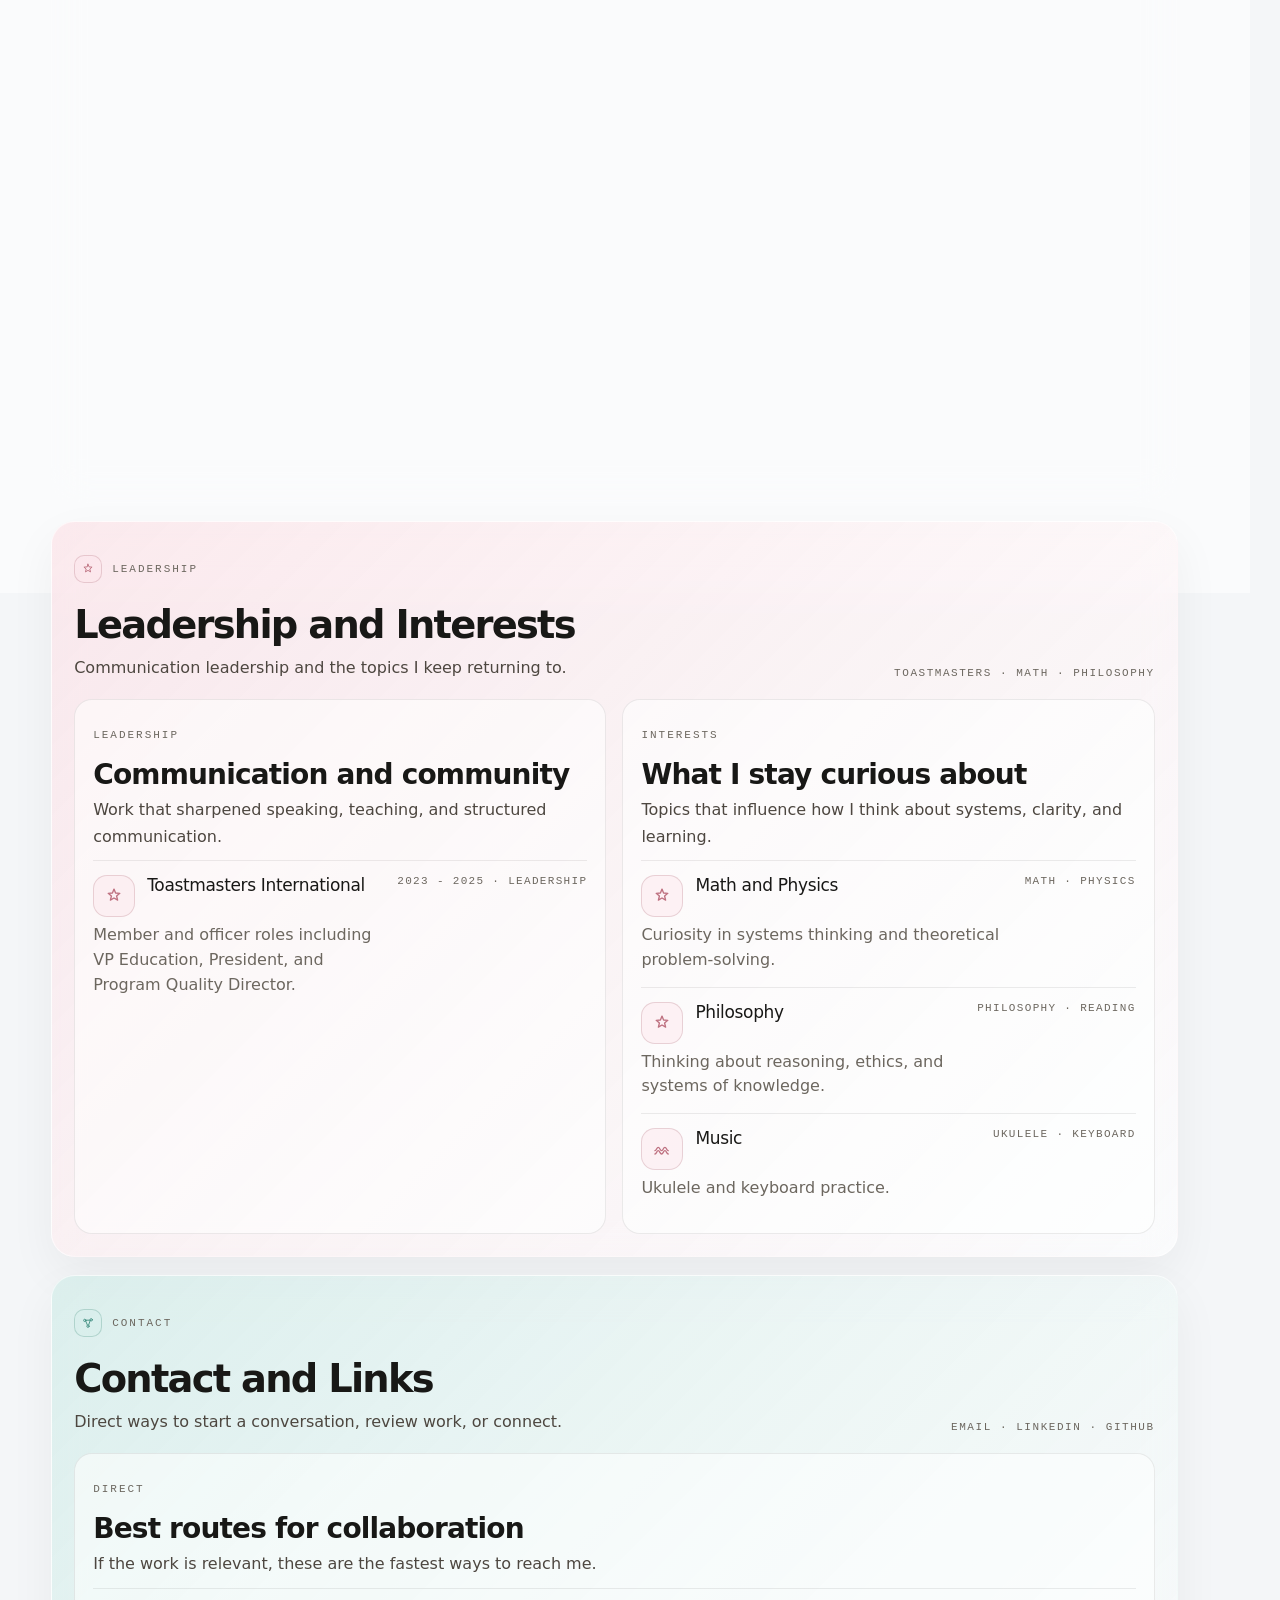
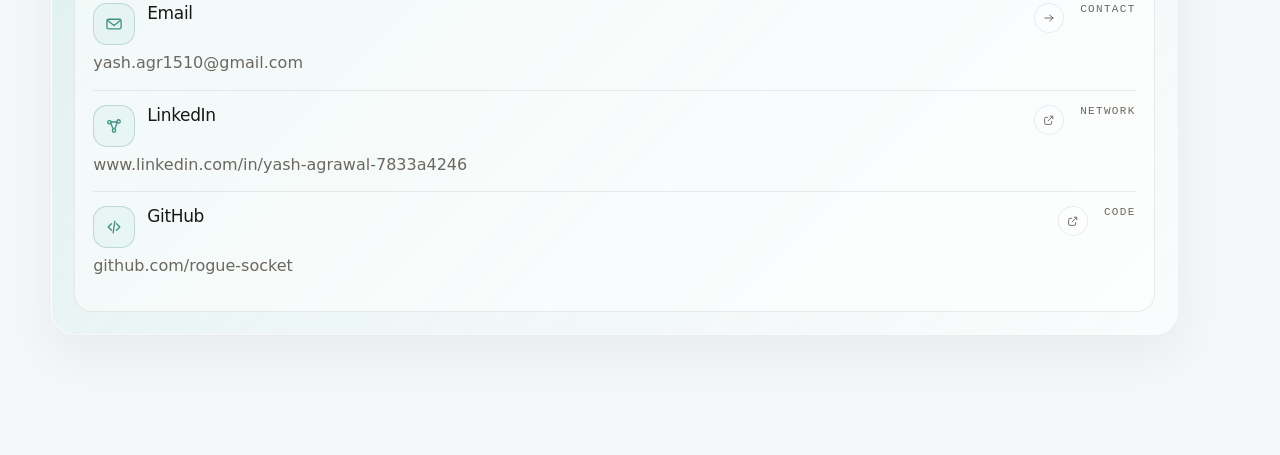
==== commit f09a28b0: "Refine portfolio homepage layout and navigation" ====
--- a/index.html
+++ b/index.html
@@ -102,80 +102,9 @@
               <span>Contact</span>
             </a>
           </div>
-          <div class="meta-row" aria-label="Portfolio metadata">
-            <span>
-              <span class="meta-symbol" aria-hidden="true">
-                <svg viewBox="0 0 24 24" fill="none" stroke="currentColor" stroke-width="1.6" stroke-linecap="round" stroke-linejoin="round">
-                  <rect x="3.5" y="7.5" width="17" height="11" rx="2"></rect>
-                  <path d="M9 7.5v-1A1.5 1.5 0 0 1 10.5 5h3A1.5 1.5 0 0 1 15 6.5v1"></path>
-                  <path d="M3.5 11.5h17"></path>
-                </svg>
-              </span>
-              <span class="meta-copy"><span class="meta-label">Role</span> AI/ML Engineer</span>
-            </span>
-            <span>
-              <span class="meta-symbol" aria-hidden="true">
-                <svg viewBox="0 0 24 24" fill="none" stroke="currentColor" stroke-width="1.6" stroke-linecap="round" stroke-linejoin="round">
-                  <circle cx="6.5" cy="7.5" r="2"></circle>
-                  <circle cx="17.5" cy="6.5" r="2"></circle>
-                  <circle cx="12" cy="17.5" r="2"></circle>
-                  <path d="M8 8.5 10.75 15"></path>
-                  <path d="M15.75 7.75 13.25 15"></path>
-                  <path d="M8.4 7.2h7.1"></path>
-                </svg>
-              </span>
-              <span class="meta-copy"><span class="meta-label">Focus</span> Agentic workflows, structured reasoning, LLM backends</span>
-            </span>
-            <span>
-              <span class="meta-symbol" aria-hidden="true">
-                <svg viewBox="0 0 24 24" fill="none" stroke="currentColor" stroke-width="1.6" stroke-linecap="round" stroke-linejoin="round">
-                  <path d="M5 6.5h14"></path>
-                  <path d="M5 12h14"></path>
-                  <path d="M5 17.5h14"></path>
-                  <circle cx="8" cy="6.5" r="1.25" fill="currentColor" stroke="none"></circle>
-                  <circle cx="12" cy="12" r="1.25" fill="currentColor" stroke="none"></circle>
-                  <circle cx="16" cy="17.5" r="1.25" fill="currentColor" stroke="none"></circle>
-                </svg>
-              </span>
-              <span class="meta-copy"><span class="meta-label">Experience</span> Industry internships since 2024</span>
-            </span>
-            <span>
-              <span class="meta-symbol" aria-hidden="true">
-                <svg viewBox="0 0 24 24" fill="none" stroke="currentColor" stroke-width="1.6" stroke-linecap="round" stroke-linejoin="round">
-                  <path d="M12 20.25s5.25-4.8 5.25-9.25a5.25 5.25 0 1 0-10.5 0c0 4.45 5.25 9.25 5.25 9.25Z"></path>
-                  <circle cx="12" cy="11" r="1.8"></circle>
-                </svg>
-              </span>
-              <span class="meta-copy"><span class="meta-label">Base</span> Hyderabad, India</span>
-            </span>
-            <span>
-              <span class="meta-symbol" aria-hidden="true">
-                <svg viewBox="0 0 24 24" fill="none" stroke="currentColor" stroke-width="1.6" stroke-linecap="round" stroke-linejoin="round">
-                  <path d="m12 3.75 1.9 4.65 5.1.4-3.9 3.2 1.25 5-4.35-2.65-4.35 2.65 1.25-5-3.9-3.2 5.1-.4Z"></path>
-                </svg>
-              </span>
-              <span class="meta-copy"><span class="meta-label">Availability</span> Open to full-time roles</span>
-            </span>
-          </div>
         </div>
 
         <div class="hero-board" aria-label="Quick portfolio overview">
-          <a class="signal-card signal-card-link signal-card-writing" href="writing/index.html">
-            <span class="signal-card-mark" aria-hidden="true">
-              <svg viewBox="0 0 24 24" fill="none" stroke="currentColor" stroke-width="1.6" stroke-linecap="round" stroke-linejoin="round">
-                <path d="M6 5.5h10.5A1.5 1.5 0 0 1 18 7v11.5H8.25A2.25 2.25 0 0 0 6 20.75"></path>
-                <path d="M6 5.5v15.25"></path>
-                <path d="M9 9.25h6"></path>
-                <path d="M9 12.75h6"></path>
-              </svg>
-            </span>
-            <p class="eyebrow">Writing</p>
-            <h2>A real place for blog posts, notes, and thoughts.</h2>
-            <p>
-              Longer essays, shorter observations, and the things I want to say when a project summary is too small.
-            </p>
-          </a>
-
           <a class="signal-card signal-card-link signal-card-featured" href="https://github.com/rogue-socket/closed_claw" target="_blank" rel="noreferrer">
             <span class="signal-card-mark" aria-hidden="true">
               <svg viewBox="0 0 24 24" fill="none" stroke="currentColor" stroke-width="1.6" stroke-linecap="round" stroke-linejoin="round">
@@ -190,6 +119,9 @@
             <p>
               A framework for agent creation, orchestration, deployment, and storage.
             </p>
+            <div class="signal-card-details" aria-label="Featured system details">
+              <p class="signal-card-detail"><span class="signal-card-detail-label">Focus</span>Agentic workflows, structured reasoning, LLM backends</p>
+            </div>
           </a>
 
           <article class="signal-card signal-card-status">
@@ -201,12 +133,13 @@
             <p class="eyebrow">Current Status</p>
             <h2>Open to full-time AI/ML engineering roles.</h2>
             <p>
-              Based in Hyderabad, with recent work across agent runtimes, evaluation pipelines, and workflow automation.
+              Recent work across agent runtimes, evaluation pipelines, and workflow automation.
             </p>
-            <div class="signal-card-points" aria-label="Current status details">
-              <span>Hyderabad</span>
-              <span>Full-time roles</span>
-              <span>2026</span>
+            <div class="signal-card-details" aria-label="Current status details">
+              <p class="signal-card-detail"><span class="signal-card-detail-label">Role</span>AI/ML Engineer</p>
+              <p class="signal-card-detail"><span class="signal-card-detail-label">Experience</span>Industry internships since 2024</p>
+              <p class="signal-card-detail"><span class="signal-card-detail-label">Base</span>Hyderabad, India</p>
+              <p class="signal-card-detail"><span class="signal-card-detail-label">Availability</span>Open to full-time roles</p>
             </div>
           </article>
         </div>
--- a/styles.css
+++ b/styles.css
@@ -197,16 +197,25 @@
 .side-rail .theme-toggle {
   position: relative;
   justify-content: center;
-  width: 42px;
-  height: 42px;
+  justify-self: center;
+  width: 36px;
+  height: 36px;
   padding: 0;
   border-radius: 999px;
-  margin: 0 auto;
+  margin: 0;
   transition:
+    width 180ms ease,
+    height 180ms ease,
     transform 180ms ease,
     background-color 180ms ease,
     border-color 180ms ease,
     color 180ms ease;
+}
+
+.side-rail:hover .theme-toggle,
+.side-rail:focus-within .theme-toggle {
+  width: 42px;
+  height: 42px;
 }
 
 .side-rail .theme-toggle [data-theme-label] {
@@ -255,12 +264,8 @@
 .rail-nav::after {
   top: 13px;
   height: calc((100% - 26px) * var(--rail-progress, 0));
-  background: linear-gradient(
-    180deg,
-    color-mix(in srgb, var(--accent-blue) 75%, white 10%),
-    color-mix(in srgb, var(--accent-sage) 72%, white 10%)
-  );
-  box-shadow: 0 0 0 3px color-mix(in srgb, var(--accent-blue) 16%, transparent);
+  background: color-mix(in srgb, var(--ink) 38%, transparent);
+  box-shadow: none;
 }
 
 .rail-link {
@@ -344,12 +349,8 @@
 .rail-link.is-active {
   color: var(--ink);
   outline: none;
-  border-color: color-mix(in srgb, var(--accent-blue) 28%, var(--chip-border));
-  background: linear-gradient(
-    90deg,
-    color-mix(in srgb, var(--accent-blue) 16%, transparent),
-    color-mix(in srgb, var(--bg-panel-strong) 76%, transparent)
-  );
+  border-color: var(--line-strong);
+  background: var(--surface-hover);
 }
 
 .rail-link:hover,
@@ -376,9 +377,9 @@
 .rail-link:focus-visible .rail-dot,
 .rail-link.is-active .rail-dot {
   height: 28px;
-  border-color: color-mix(in srgb, var(--accent-blue) 70%, var(--line-strong));
-  background: color-mix(in srgb, var(--accent-blue) 78%, white 10%);
-  box-shadow: 0 0 0 4px color-mix(in srgb, var(--accent-blue) 18%, transparent);
+  border-color: var(--line-strong);
+  background: color-mix(in srgb, var(--ink) 72%, transparent);
+  box-shadow: none;
 }
 
 .rail-link:hover .rail-link-text,
@@ -402,23 +403,18 @@
 
 .side-rail:not(:hover):not(:focus-within) .rail-link.is-active .rail-dot {
   height: 32px;
-  border-color: color-mix(in srgb, var(--accent-blue) 68%, var(--line-strong));
-  background: color-mix(in srgb, var(--accent-blue) 76%, white 10%);
-  box-shadow: 0 0 0 3px color-mix(in srgb, var(--accent-blue) 14%, transparent);
+  border-color: var(--line-strong);
+  background: color-mix(in srgb, var(--ink) 72%, transparent);
+  box-shadow: none;
 }
 
 .theme-toggle::before {
   content: "";
-  width: 10px;
-  height: 10px;
+  width: 14px;
+  height: 1.5px;
   border-radius: 999px;
-  background: var(--accent-blue);
-  box-shadow: 0 0 0 4px color-mix(in srgb, var(--accent-blue) 22%, transparent);
-}
-
-html[data-theme="dark"] .theme-toggle::before {
-  background: var(--accent-amber);
-  box-shadow: 0 0 0 4px color-mix(in srgb, var(--accent-amber) 26%, transparent);
+  background: currentColor;
+  box-shadow: none;
 }
 
 .hero,
@@ -659,10 +655,10 @@
 
 .hero-board {
   display: grid;
-  grid-template-columns: repeat(2, minmax(0, 1fr));
+  grid-template-columns: minmax(0, 1fr);
   grid-template-areas:
-    "writing featured"
-    "status status";
+    "featured"
+    "status";
   gap: 16px;
   align-self: start;
   min-width: 0;
@@ -698,11 +694,6 @@
   color: color-mix(in srgb, var(--signal-accent) 78%, var(--ink));
 }
 
-.signal-card-writing {
-  --signal-accent: var(--accent-amber);
-  grid-area: writing;
-}
-
 .signal-card-featured {
   --signal-accent: var(--accent-sage);
   grid-area: featured;
@@ -745,6 +736,31 @@
   margin: 0;
   color: var(--text-soft);
   line-height: 1.65;
+}
+
+.signal-card-details {
+  display: grid;
+  gap: 8px;
+  margin-top: auto;
+  padding-top: 6px;
+}
+
+.signal-card-detail {
+  display: grid;
+  gap: 3px;
+  margin: 0;
+  color: var(--text-soft);
+  line-height: 1.55;
+}
+
+.signal-card-detail-label {
+  display: inline-block;
+  margin-right: 10px;
+  color: var(--muted);
+  font-family: var(--mono);
+  font-size: 11px;
+  letter-spacing: 0.14em;
+  text-transform: uppercase;
 }
 
 .signal-card-points {
@@ -1111,11 +1127,15 @@
   min-width: 0;
 }
 
+.item-main > .item-subtitle {
+  max-width: none;
+}
+
 .item-title-row {
   display: flex;
   flex-wrap: wrap;
   align-items: center;
-  gap: 10px;
+  gap: 0;
 }
 
 .item-title {
@@ -1168,13 +1188,6 @@
   text-transform: uppercase;
   color: var(--muted);
   white-space: nowrap;
-}
-
-.status-dot {
-  width: 8px;
-  height: 8px;
-  border-radius: 999px;
-  background: var(--status-color, var(--accent-slate));
 }
 
 .chip {
@@ -1589,7 +1602,7 @@
   }
 
   .rail-nav::after {
-    background: linear-gradient(180deg, var(--accent-blue), var(--accent-sage));
+    background: var(--line-strong);
     box-shadow: none;
   }
 
@@ -1633,10 +1646,10 @@
   }
 
   .hero-board {
-    grid-template-columns: repeat(2, minmax(0, 1fr));
+    grid-template-columns: minmax(0, 1fr);
     grid-template-areas:
-      "writing featured"
-      "status status";
+      "featured"
+      "status";
   }
 
   .lane-grid {
@@ -1740,7 +1753,6 @@
   .hero-board {
     grid-template-columns: minmax(0, 1fr);
     grid-template-areas:
-      "writing"
       "featured"
       "status";
   }
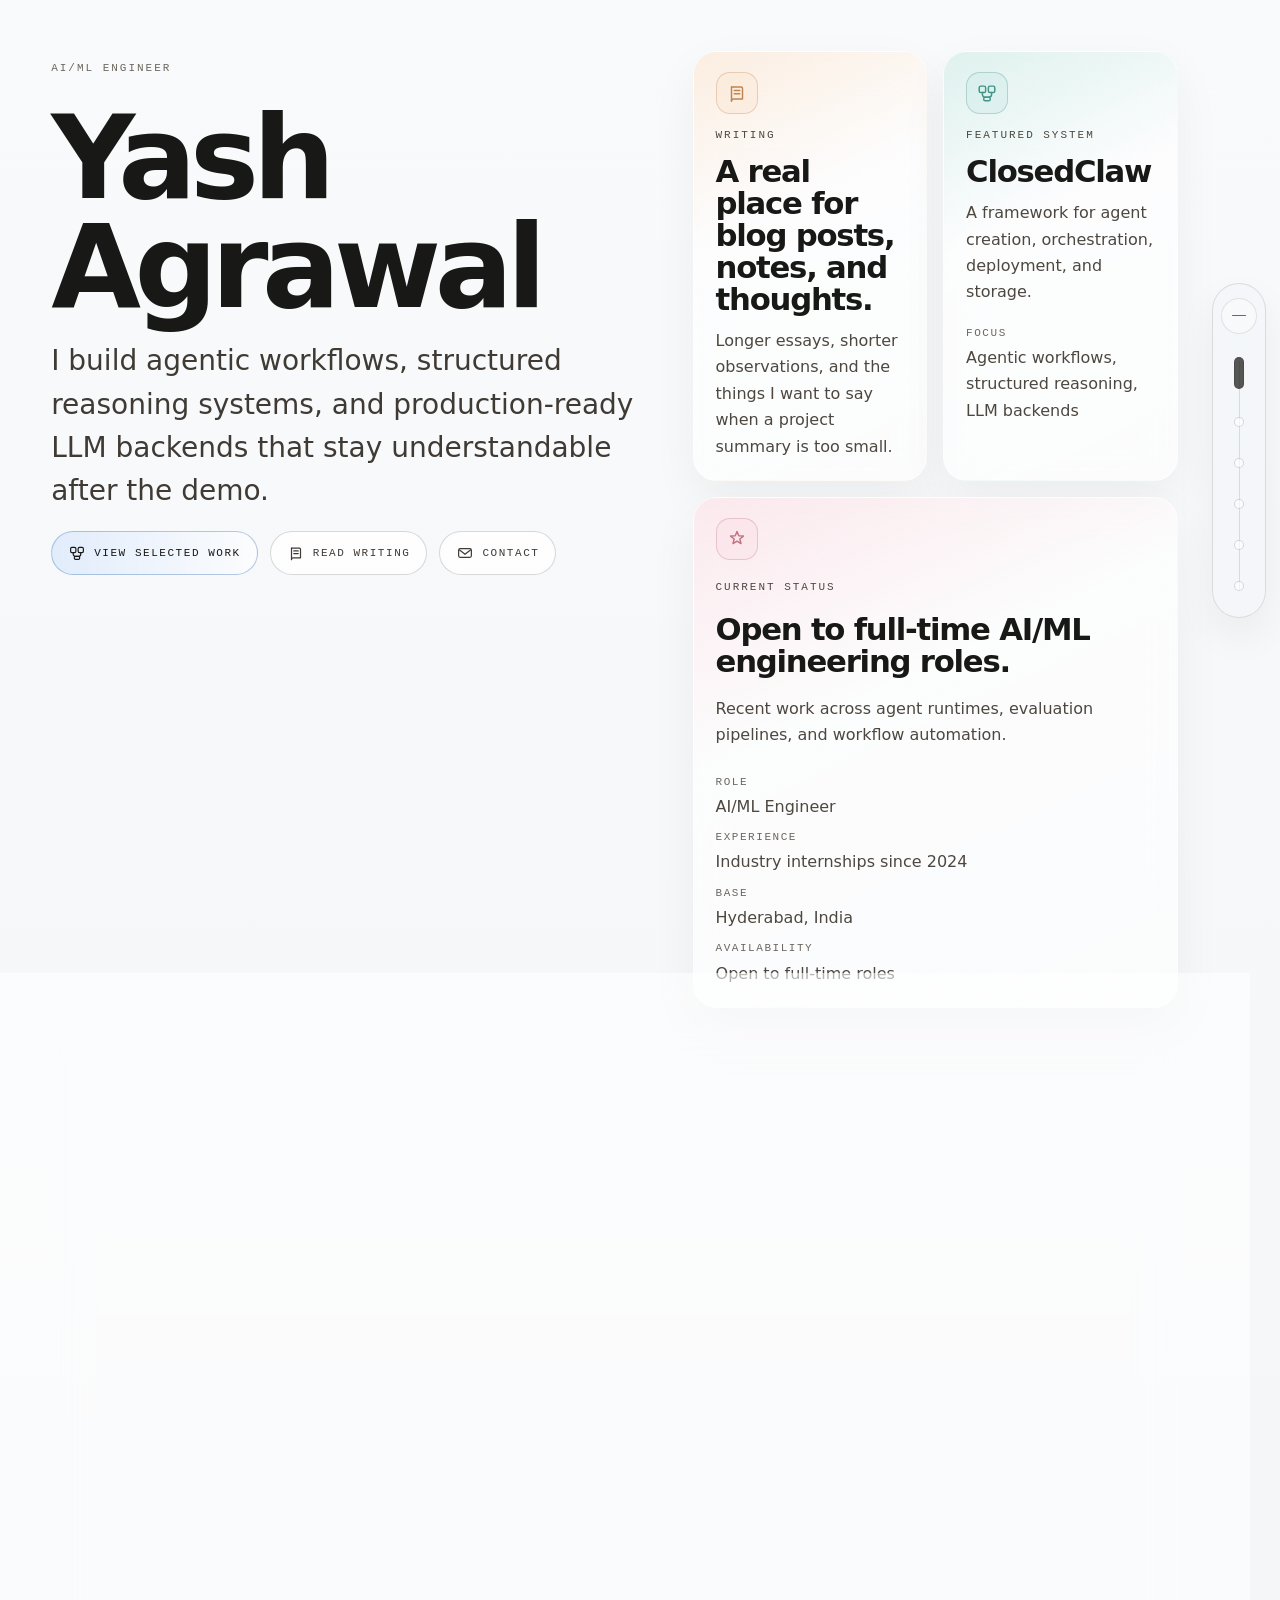
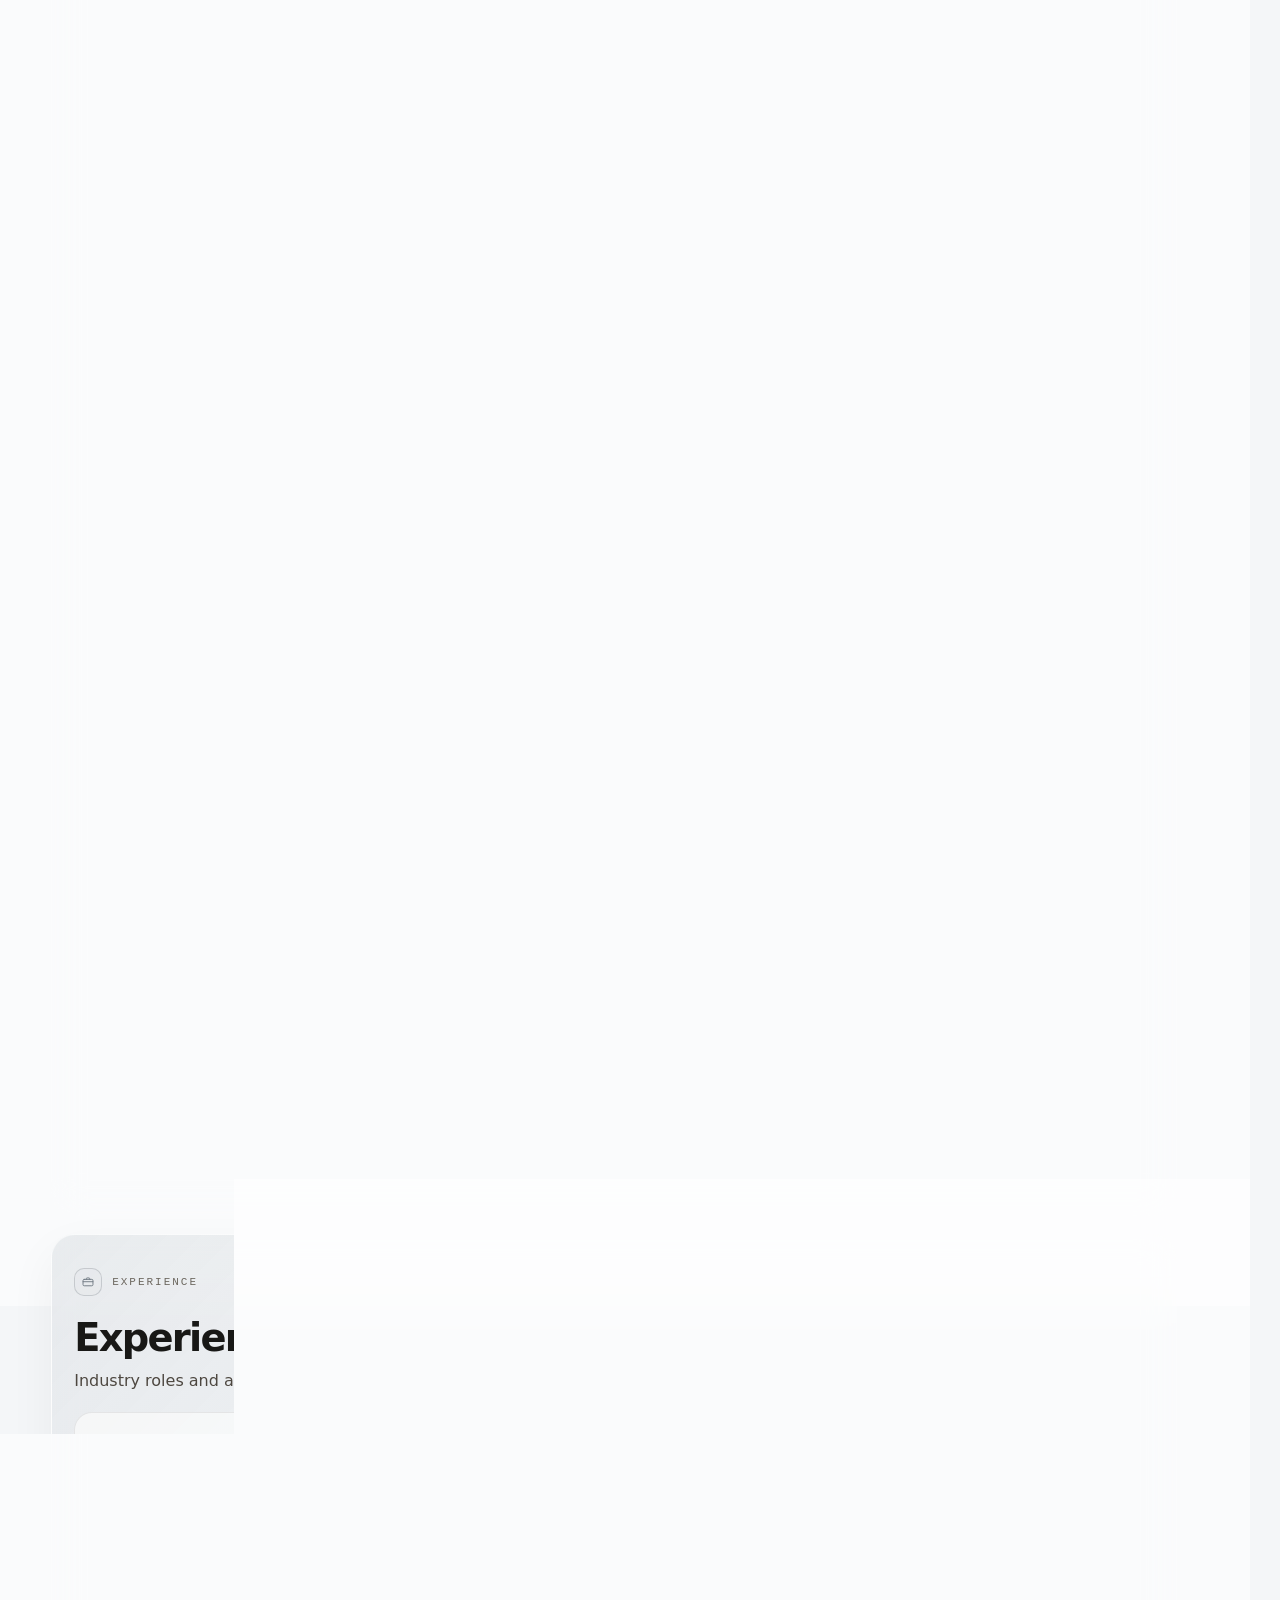
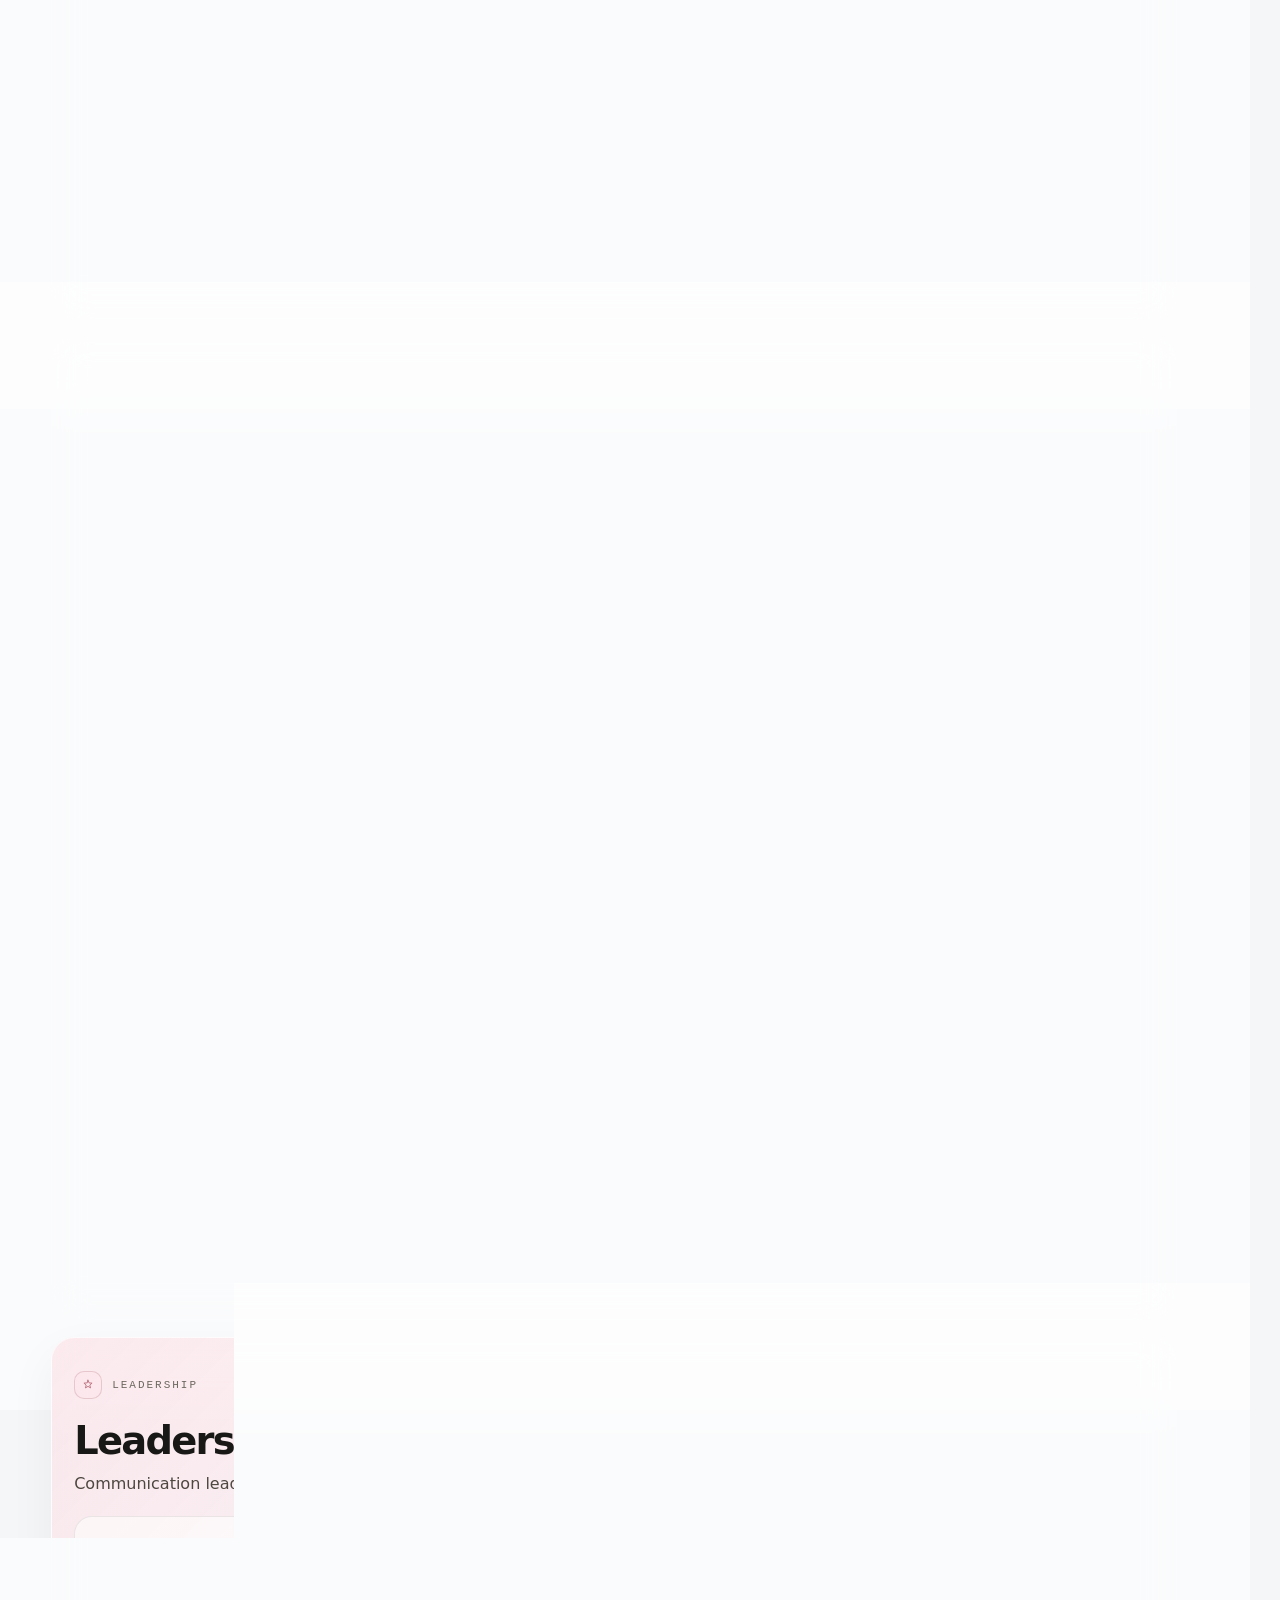
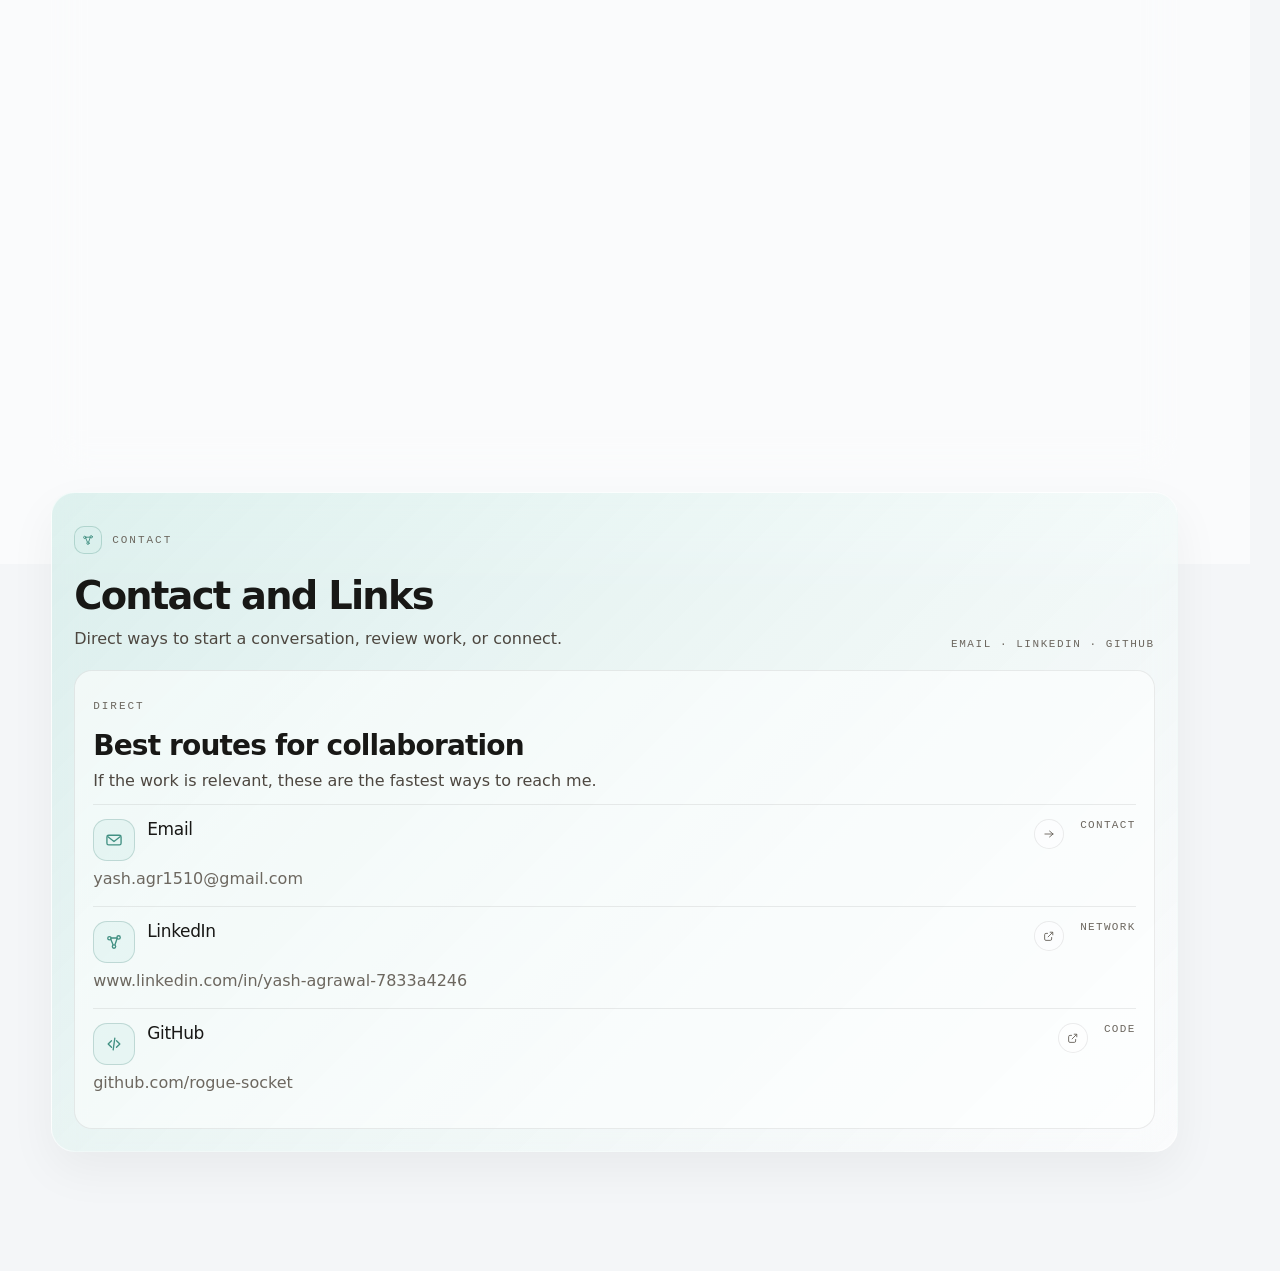
==== commit c48401fa: "Restore hero writing card and remove homepage writing lane" ====
--- a/index.html
+++ b/index.html
@@ -35,10 +35,6 @@
         <a class="rail-link" href="#selected-work" aria-label="Jump to selected work">
           <span class="rail-dot" aria-hidden="true"></span>
           <span class="rail-link-text">Work</span>
-        </a>
-        <a class="rail-link" href="#writing" aria-label="Jump to writing">
-          <span class="rail-dot" aria-hidden="true"></span>
-          <span class="rail-link-text">Writing</span>
         </a>
         <a class="rail-link" href="#experience" aria-label="Jump to experience">
           <span class="rail-dot" aria-hidden="true"></span>
@@ -105,6 +101,22 @@
         </div>
 
         <div class="hero-board" aria-label="Quick portfolio overview">
+          <a class="signal-card signal-card-link signal-card-writing" href="writing/index.html">
+            <span class="signal-card-mark" aria-hidden="true">
+              <svg viewBox="0 0 24 24" fill="none" stroke="currentColor" stroke-width="1.6" stroke-linecap="round" stroke-linejoin="round">
+                <path d="M6 5.5h10.5A1.5 1.5 0 0 1 18 7v11.5H8.25A2.25 2.25 0 0 0 6 20.75"></path>
+                <path d="M6 5.5v15.25"></path>
+                <path d="M9 9.25h6"></path>
+                <path d="M9 12.75h6"></path>
+              </svg>
+            </span>
+            <p class="eyebrow">Writing</p>
+            <h2>A real place for blog posts, notes, and thoughts.</h2>
+            <p>
+              Longer essays, shorter observations, and the things I want to say when a project summary is too small.
+            </p>
+          </a>
+
           <a class="signal-card signal-card-link signal-card-featured" href="https://github.com/rogue-socket/closed_claw" target="_blank" rel="noreferrer">
             <span class="signal-card-mark" aria-hidden="true">
               <svg viewBox="0 0 24 24" fill="none" stroke="currentColor" stroke-width="1.6" stroke-linecap="round" stroke-linejoin="round">
--- a/styles.css
+++ b/styles.css
@@ -655,10 +655,10 @@
 
 .hero-board {
   display: grid;
-  grid-template-columns: minmax(0, 1fr);
+  grid-template-columns: repeat(2, minmax(0, 1fr));
   grid-template-areas:
-    "featured"
-    "status";
+    "writing featured"
+    "status status";
   gap: 16px;
   align-self: start;
   min-width: 0;
@@ -692,6 +692,11 @@
   border-radius: 14px;
   background: color-mix(in srgb, var(--signal-accent) 12%, var(--chip-bg));
   color: color-mix(in srgb, var(--signal-accent) 78%, var(--ink));
+}
+
+.signal-card-writing {
+  --signal-accent: var(--accent-amber);
+  grid-area: writing;
 }
 
 .signal-card-featured {
@@ -1646,10 +1651,10 @@
   }
 
   .hero-board {
-    grid-template-columns: minmax(0, 1fr);
+    grid-template-columns: repeat(2, minmax(0, 1fr));
     grid-template-areas:
-      "featured"
-      "status";
+      "writing featured"
+      "status status";
   }
 
   .lane-grid {
@@ -1753,6 +1758,7 @@
   .hero-board {
     grid-template-columns: minmax(0, 1fr);
     grid-template-areas:
+      "writing"
       "featured"
       "status";
   }
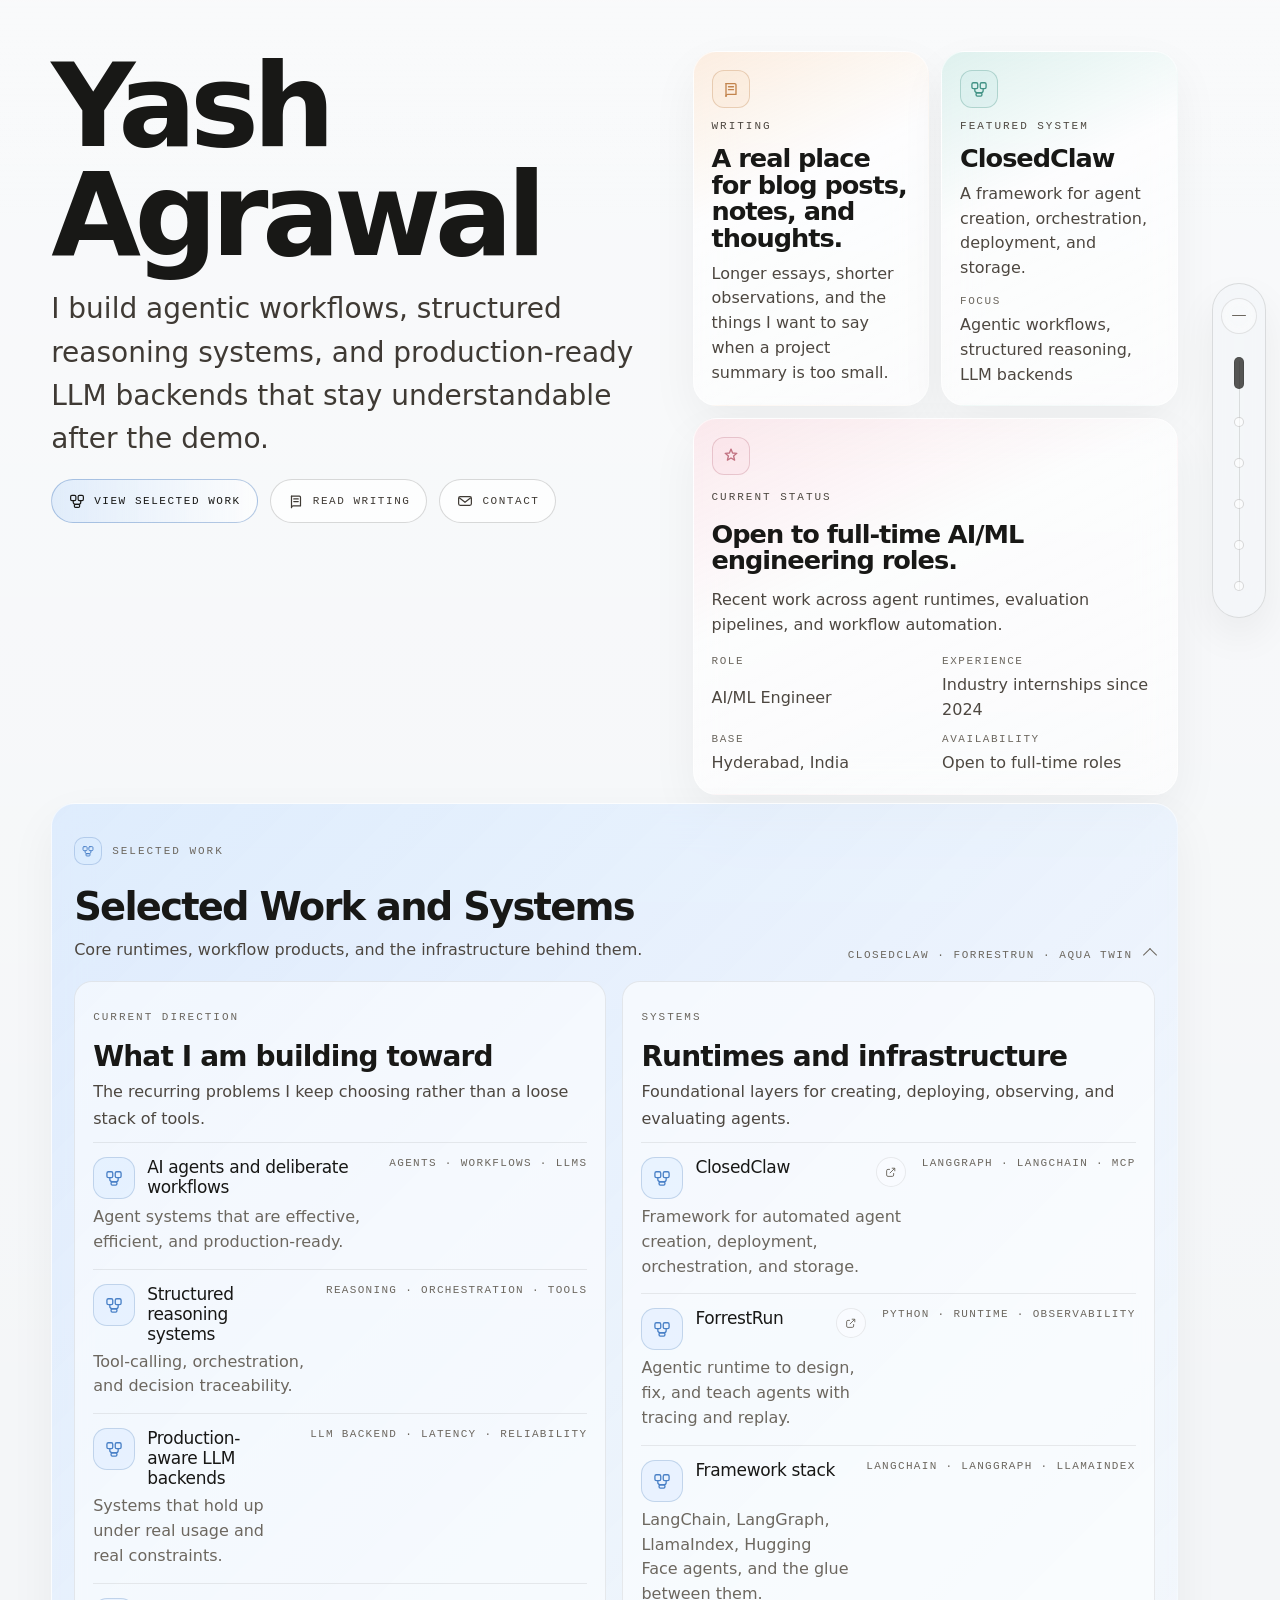
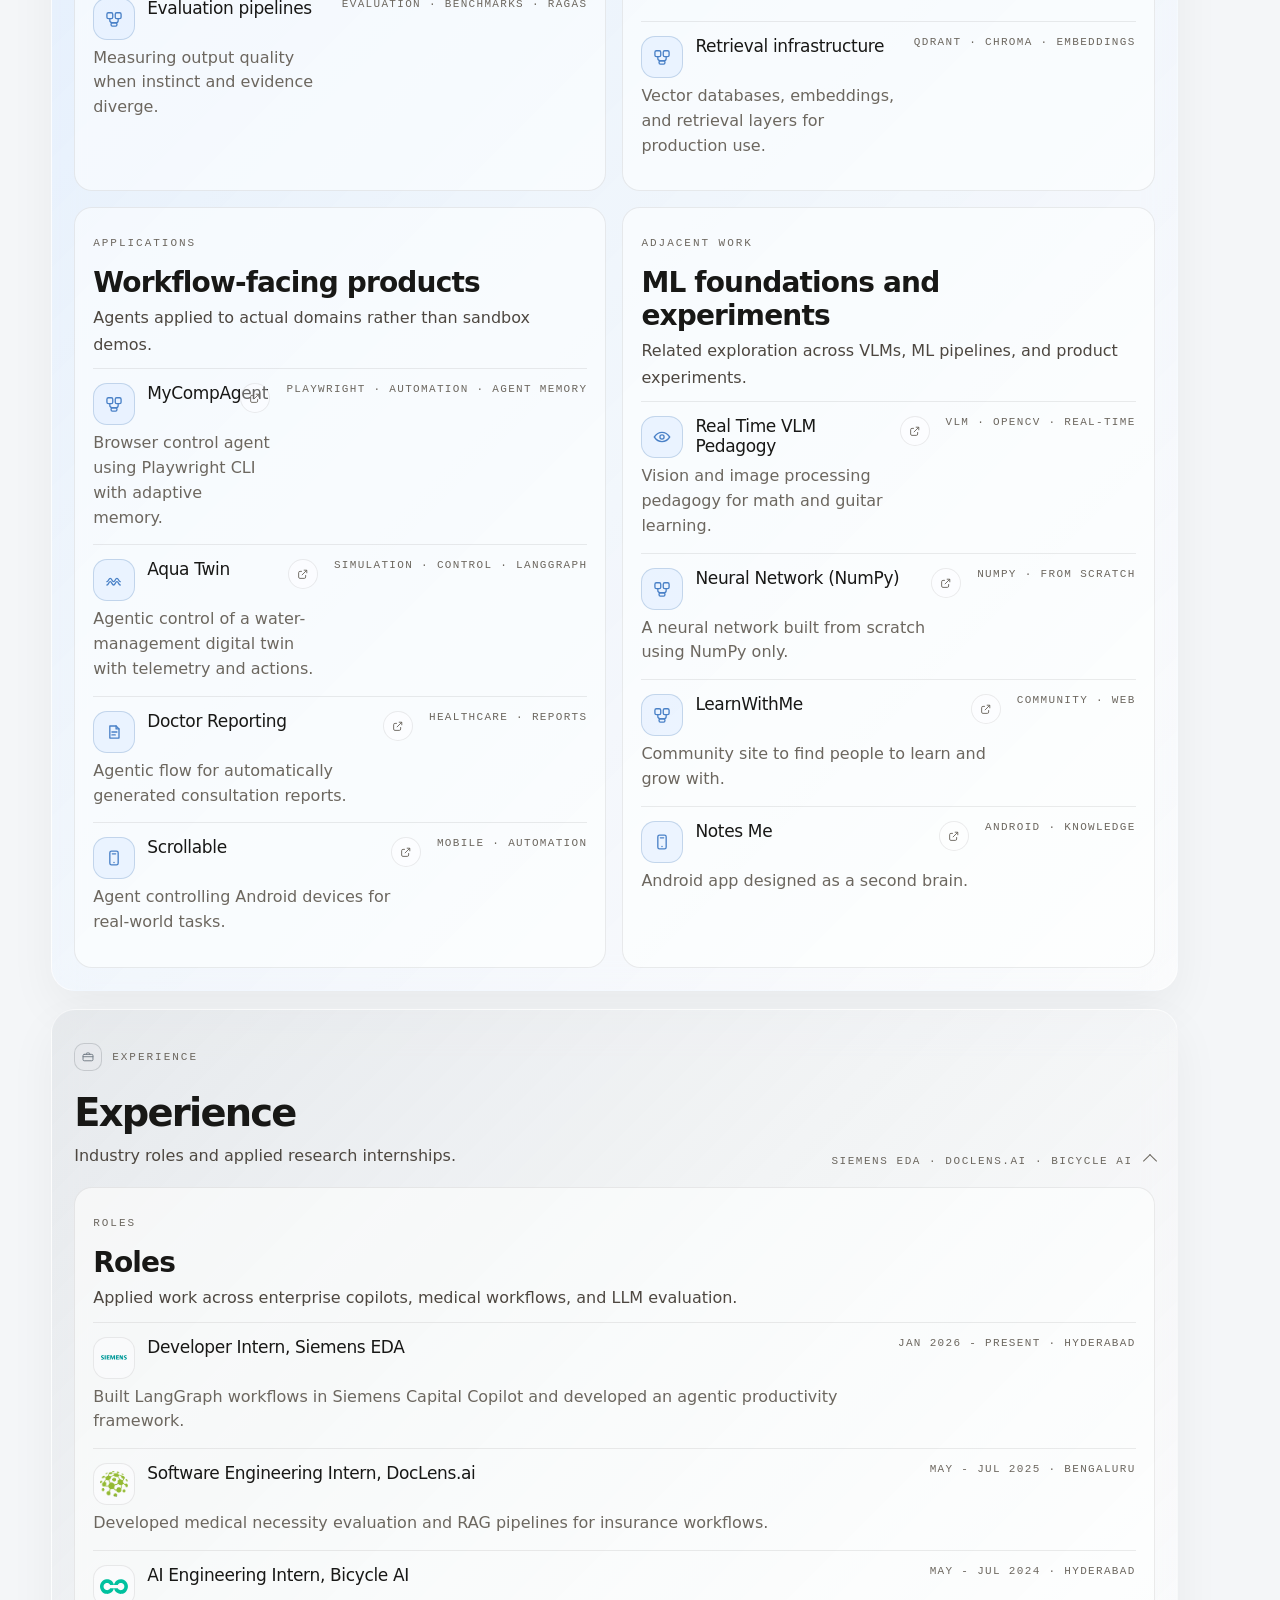
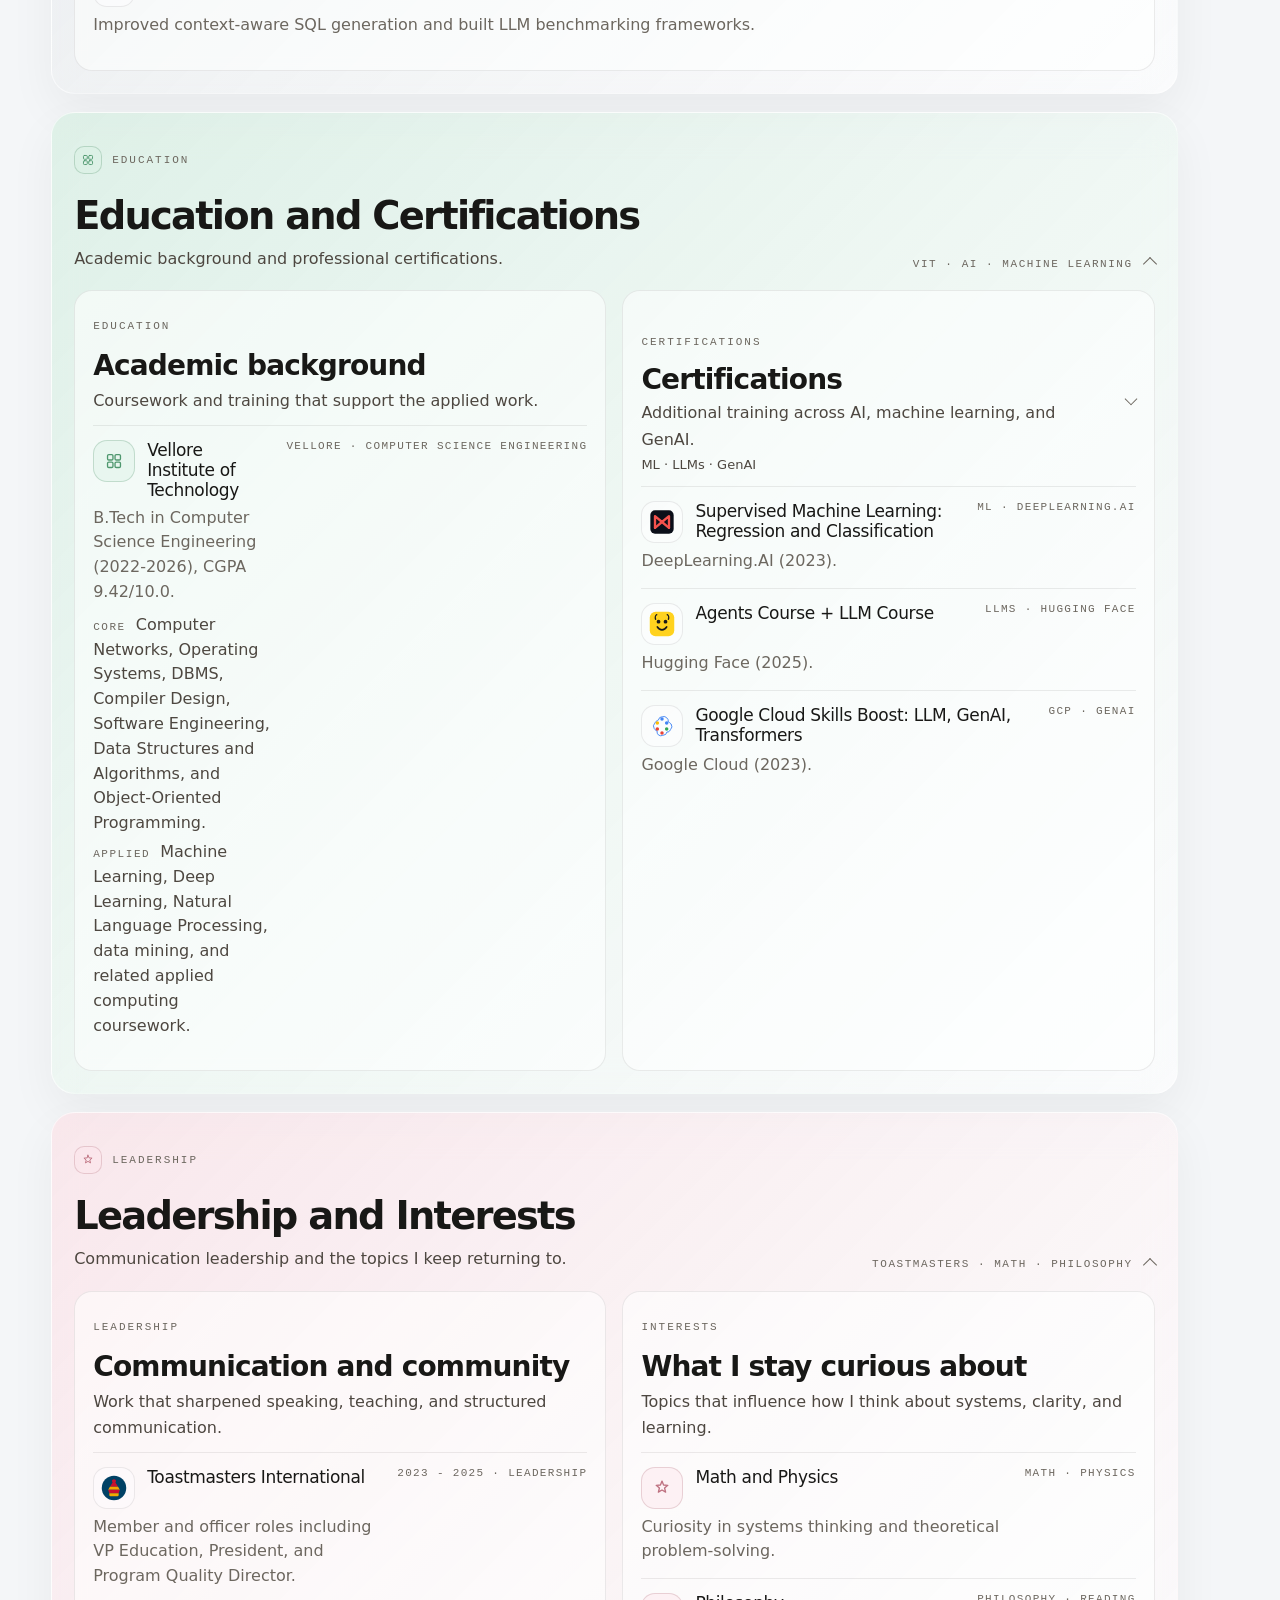
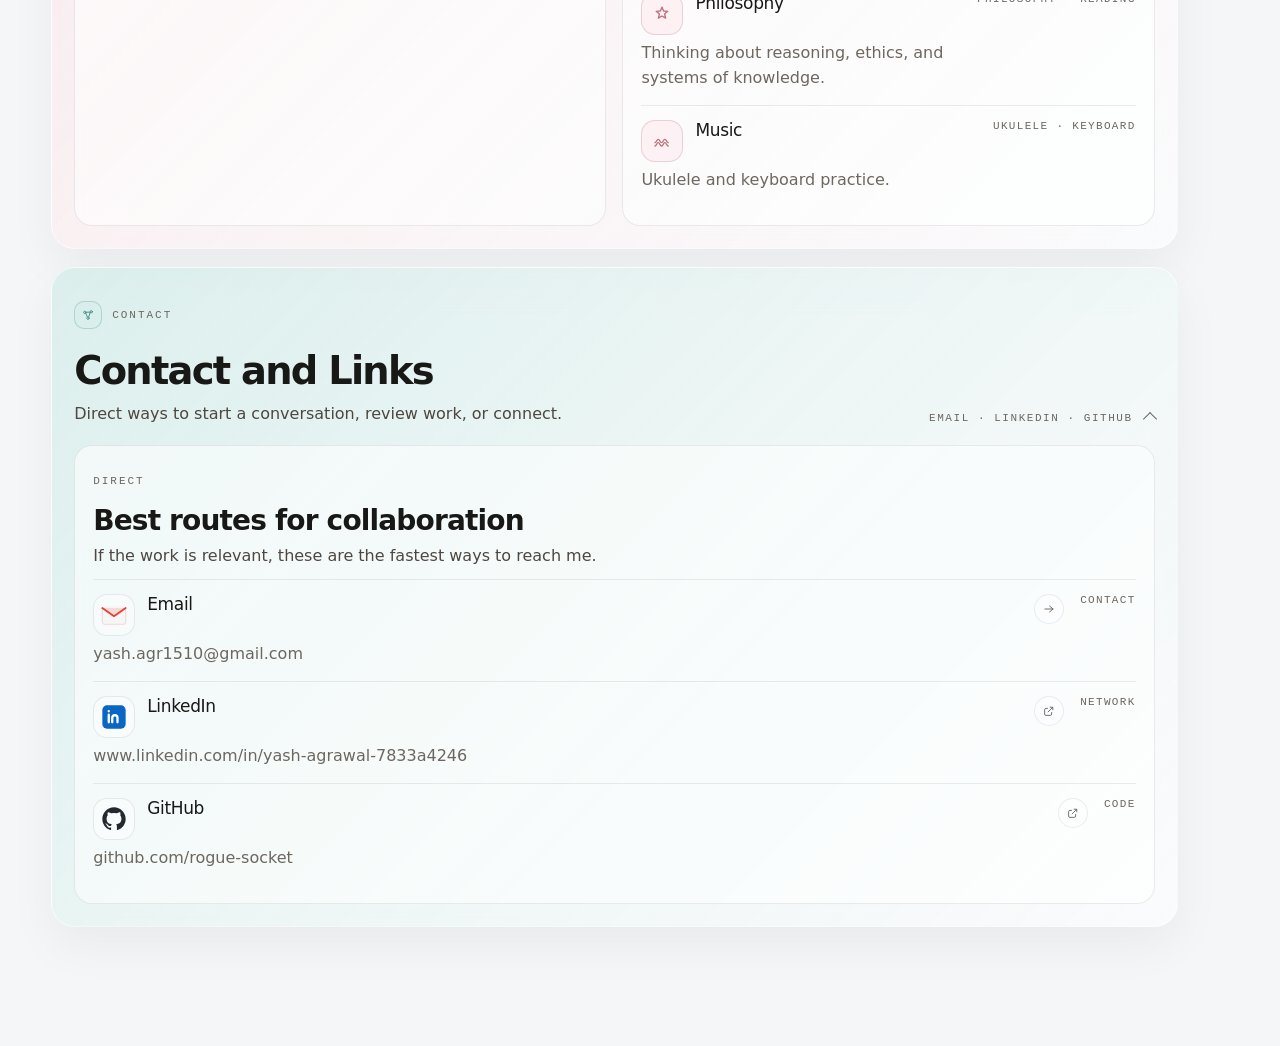
==== commit 49974855: "Add brand logos for experience, certifications, contact, and leadership items; compact hero cards; r" ====
--- a/index.html
+++ b/index.html
@@ -60,7 +60,6 @@
     <header id="intro" class="hero">
       <div class="hero-layout">
         <div class="hero-copy">
-          <p class="eyebrow">AI/ML Engineer</p>
           <h1 class="hero-title">Yash Agrawal</h1>
           <p class="hero-summary">
             I build agentic workflows, structured reasoning systems, and production-ready LLM backends that stay understandable after the demo.
--- a/styles.css
+++ b/styles.css
@@ -650,7 +650,7 @@
 
 .explorer-lanes {
   gap: 18px;
-  margin-top: 20px;
+  margin-top: 8px;
 }
 
 .hero-board {
@@ -659,7 +659,7 @@
   grid-template-areas:
     "writing featured"
     "status status";
-  gap: 16px;
+  gap: 12px;
   align-self: start;
   min-width: 0;
 }
@@ -668,9 +668,9 @@
   --signal-accent: var(--accent-blue);
   display: grid;
   align-content: start;
-  gap: 12px;
-  min-height: 156px;
-  padding: 20px 22px;
+  gap: 10px;
+  min-height: 0;
+  padding: 18px;
   border: 1px solid var(--panel-border);
   border-radius: var(--radius-lg);
   background:
@@ -685,11 +685,11 @@
 }
 
 .signal-card-mark {
-  width: 42px;
-  height: 42px;
-  padding: 9px;
+  width: 38px;
+  height: 38px;
+  padding: 8px;
   border: 1px solid color-mix(in srgb, var(--signal-accent) 22%, var(--chip-border));
-  border-radius: 14px;
+  border-radius: 12px;
   background: color-mix(in srgb, var(--signal-accent) 12%, var(--chip-bg));
   color: color-mix(in srgb, var(--signal-accent) 78%, var(--ink));
 }
@@ -707,11 +707,11 @@
 .signal-card-status {
   --signal-accent: var(--accent-rose);
   grid-area: status;
-  gap: 18px;
+  gap: 14px;
 }
 
 .hero-board .signal-card h2 {
-  font-size: clamp(22px, 2.4vw, 34px);
+  font-size: clamp(19px, 2vw, 28px);
 }
 
 .signal-card-link {
@@ -740,14 +740,19 @@
 .signal-card p {
   margin: 0;
   color: var(--text-soft);
-  line-height: 1.65;
+  line-height: 1.55;
 }
 
 .signal-card-details {
   display: grid;
   gap: 8px;
   margin-top: auto;
-  padding-top: 6px;
+  padding-top: 2px;
+}
+
+.signal-card-status .signal-card-details {
+  grid-template-columns: repeat(2, minmax(0, 1fr));
+  gap: 8px 14px;
 }
 
 .signal-card-detail {
@@ -817,6 +822,31 @@
   align-items: end;
 }
 
+.lane-toggle {
+  display: grid;
+  grid-template-columns: minmax(0, 1fr) auto;
+  align-items: center;
+  justify-items: end;
+  gap: 12px;
+  width: 100%;
+  max-width: 360px;
+  padding: 0;
+  border: 0;
+  background: transparent;
+  color: inherit;
+  text-align: right;
+  cursor: pointer;
+}
+
+.lane-toggle:hover .lane-highlight,
+.lane-toggle:focus-visible .lane-highlight {
+  color: var(--ink);
+}
+
+.lane-toggle:focus-visible {
+  outline: none;
+}
+
 .lane-copy {
   display: grid;
   gap: 8px;
@@ -847,6 +877,10 @@
   text-transform: uppercase;
   line-height: 1.5;
   text-align: right;
+}
+
+.lane-toggle[aria-expanded="true"] .chevron {
+  transform: rotate(225deg);
 }
 
 .lane-grid {
@@ -1126,6 +1160,19 @@
     background-color 180ms ease;
 }
 
+.item-icon.is-logo {
+  padding: 6px;
+  border-color: var(--line-soft);
+  background: var(--chip-bg);
+}
+
+.item-logo-img {
+  width: 100%;
+  height: 100%;
+  object-fit: contain;
+  display: block;
+}
+
 .item-heading {
   display: grid;
   gap: 6px;
@@ -1763,6 +1810,10 @@
       "status";
   }
 
+  .signal-card-status .signal-card-details {
+    grid-template-columns: minmax(0, 1fr);
+  }
+
   .lane {
     padding: 18px 16px;
   }
@@ -1770,6 +1821,12 @@
   .lane-head {
     grid-template-columns: minmax(0, 1fr);
     align-items: start;
+  }
+
+  .lane-toggle {
+    justify-items: start;
+    max-width: none;
+    text-align: left;
   }
 
   .lane-highlight {
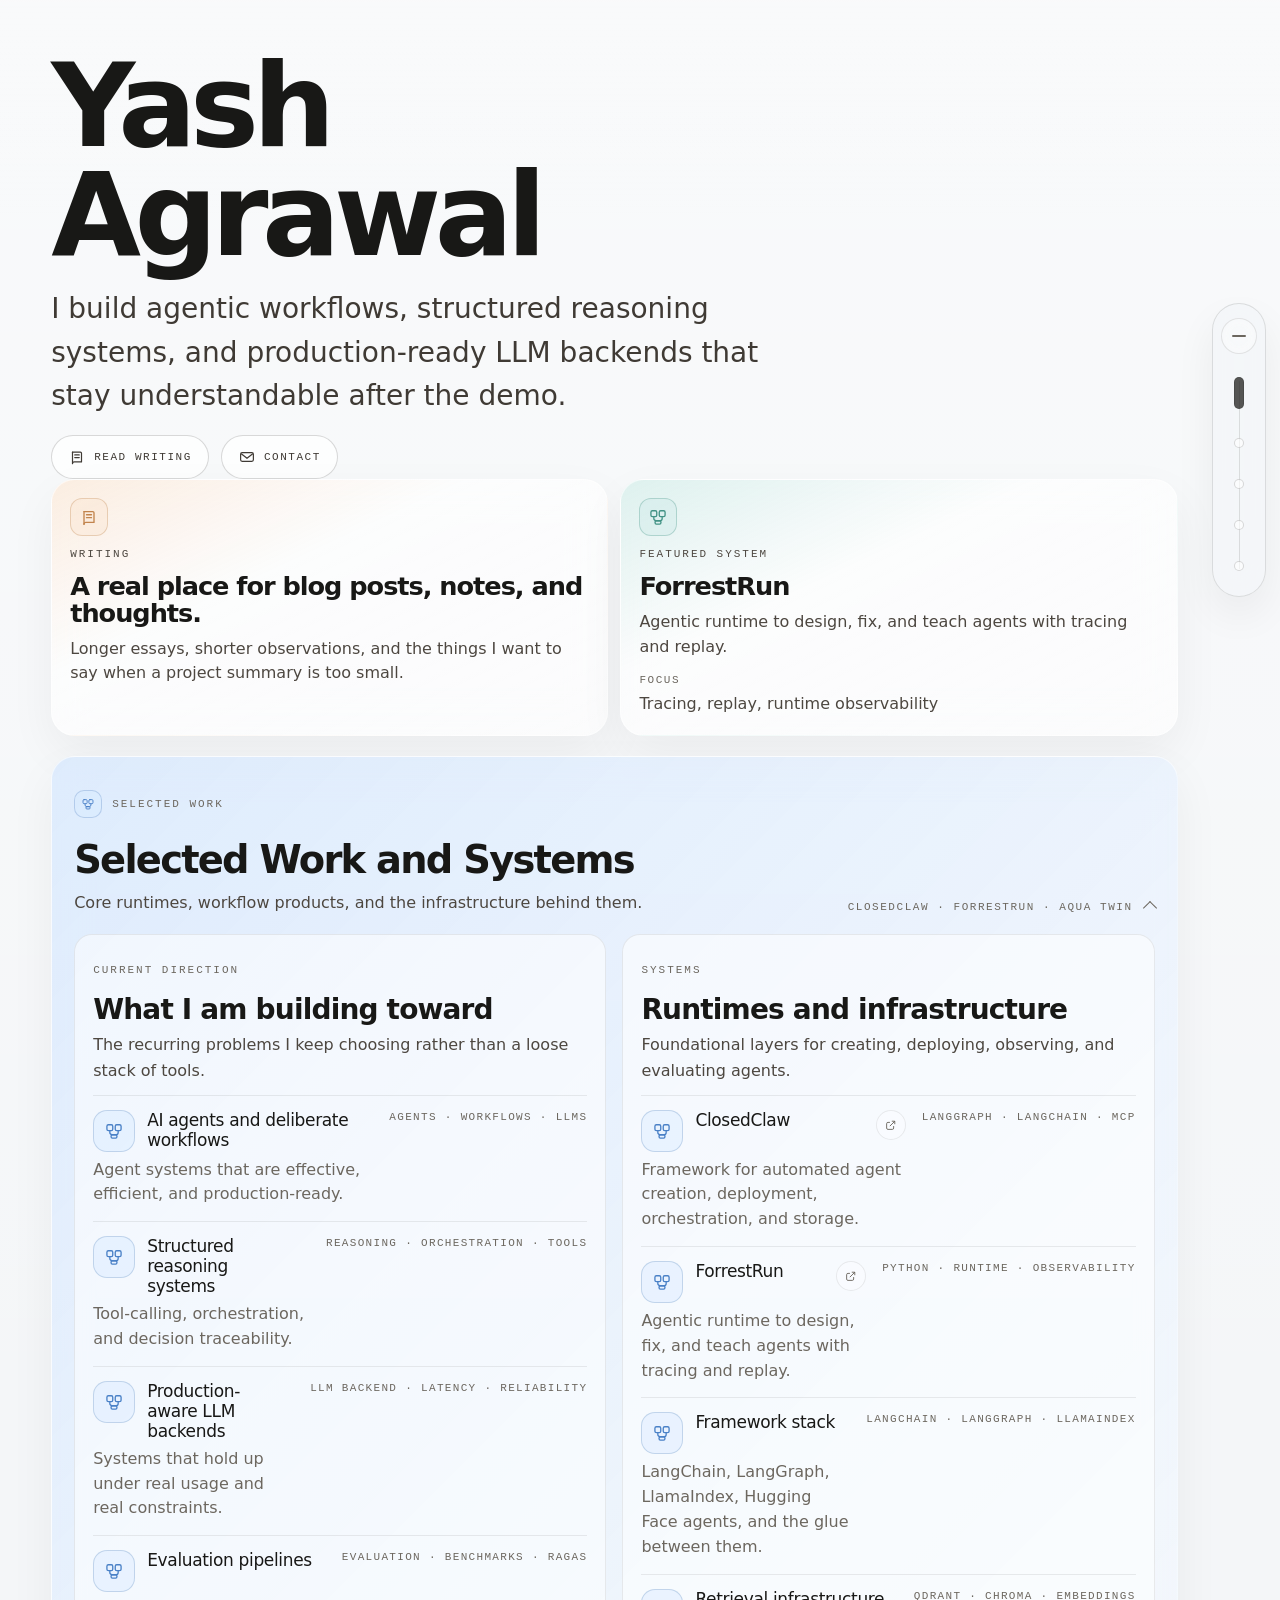
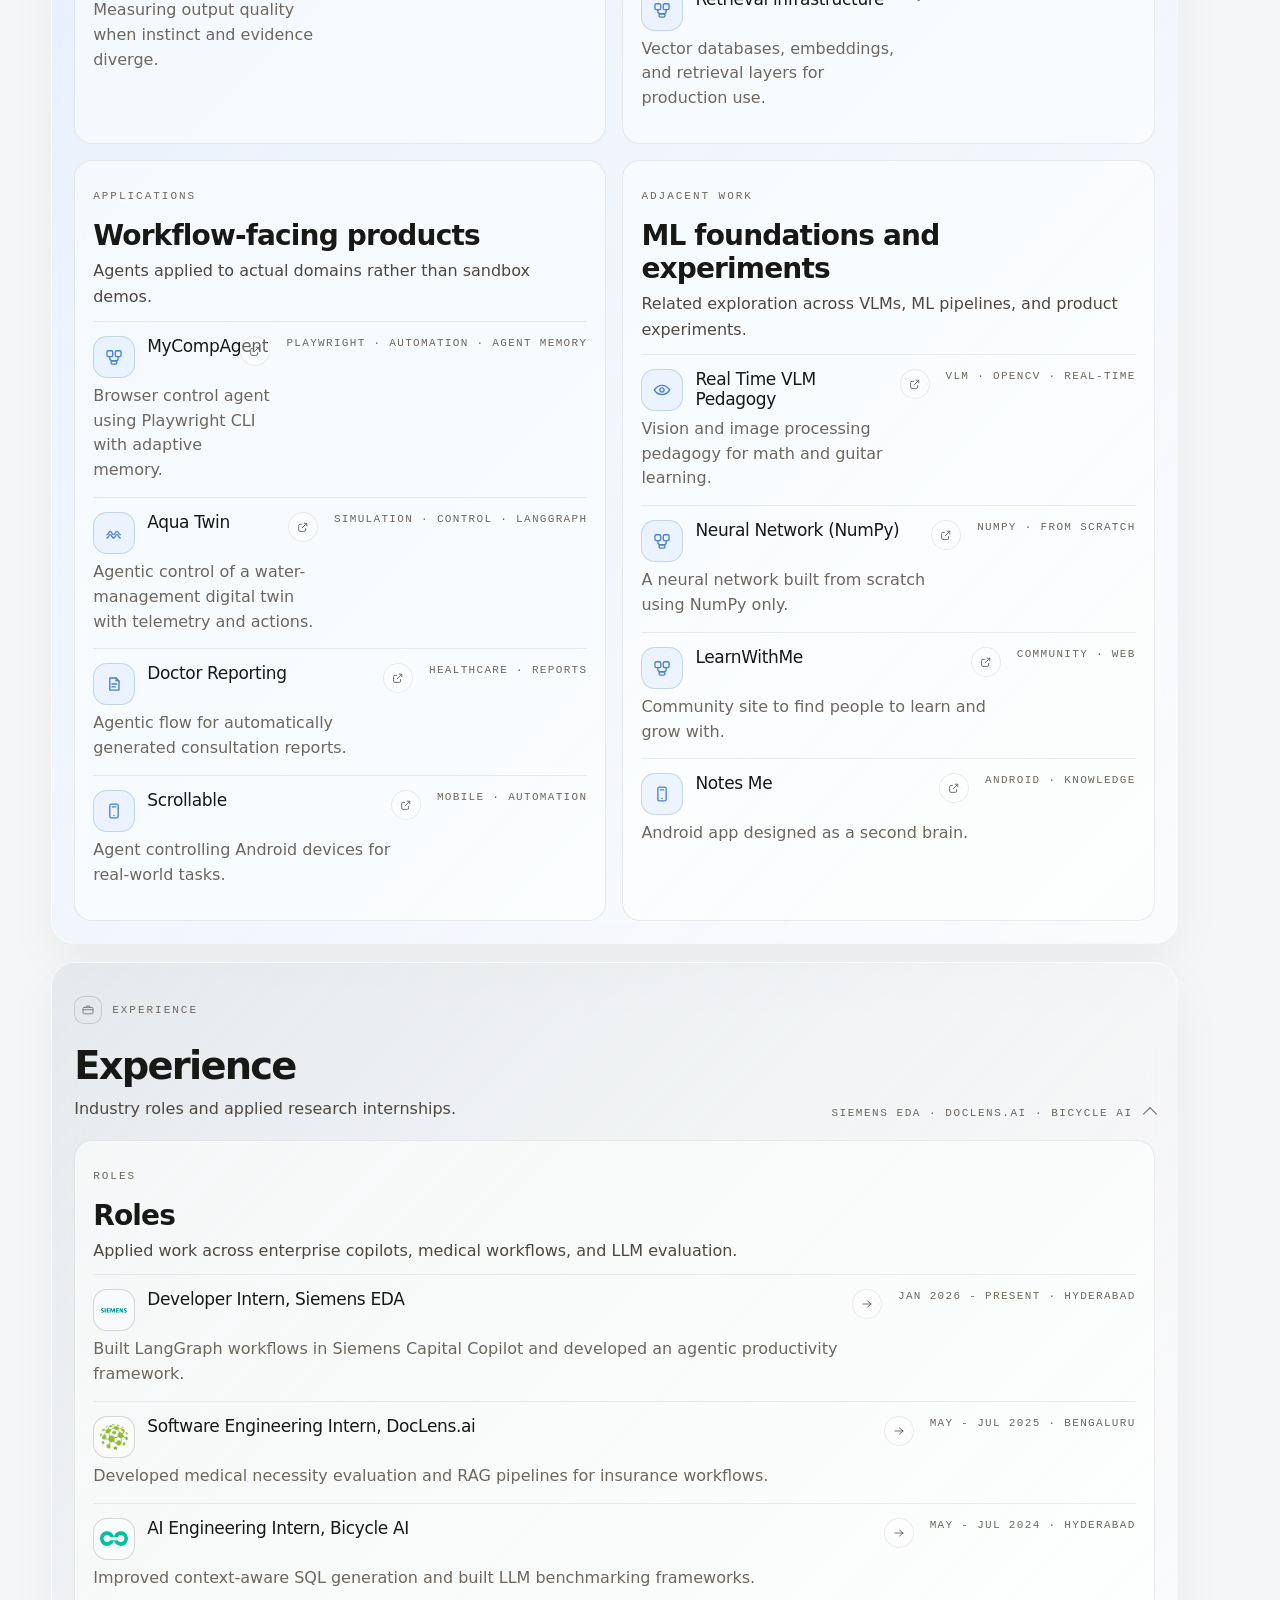
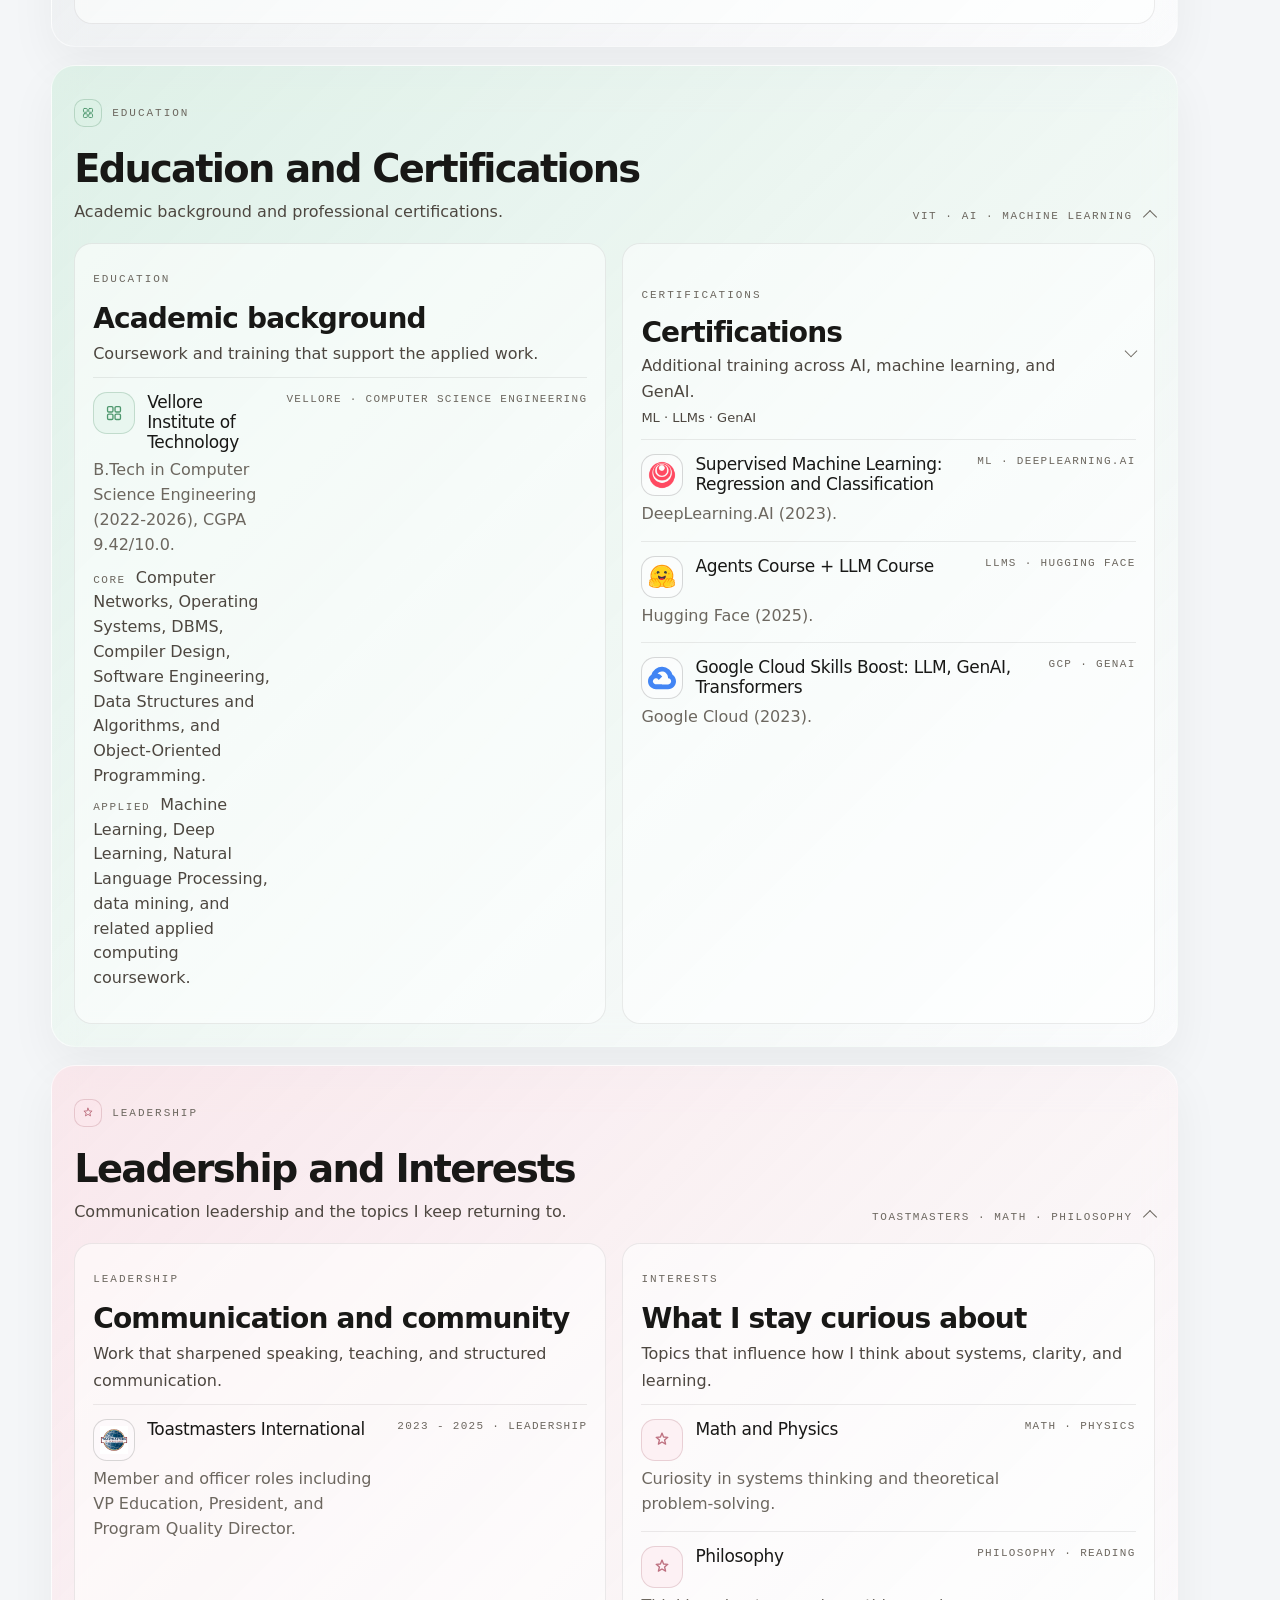
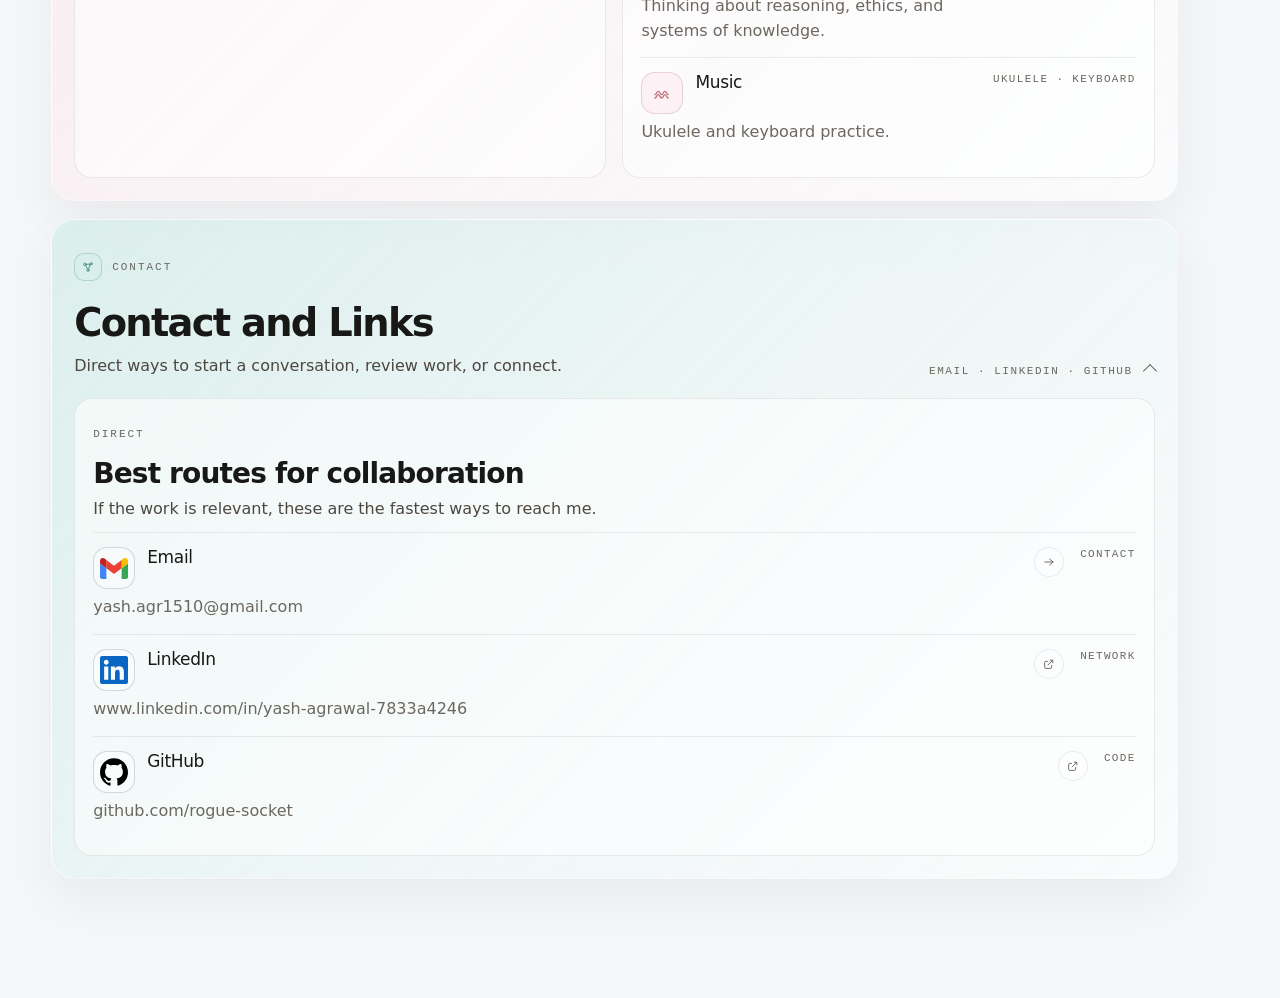
==== commit be3e2a66: "feat: refresh homepage shell" ====
--- a/index.html
+++ b/index.html
@@ -46,36 +46,21 @@
         </a>
         <a class="rail-link" href="#leadership" aria-label="Jump to leadership">
           <span class="rail-dot" aria-hidden="true"></span>
-          <span class="rail-link-text">Leadership</span>
-        </a>
-        <a class="rail-link" href="#contact" aria-label="Jump to contact">
-          <span class="rail-dot" aria-hidden="true"></span>
-          <span class="rail-link-text">Contact</span>
+          <span class="rail-link-text">Leadership + Links</span>
         </a>
       </nav>
     </div>
   </aside>
 
   <div class="page-shell">
-    <header id="intro" class="hero">
-      <div class="hero-layout">
+    <div class="home-layout">
+      <header id="intro" class="hero">
         <div class="hero-copy">
           <h1 class="hero-title">Yash Agrawal</h1>
           <p class="hero-summary">
             I build agentic workflows, structured reasoning systems, and production-ready LLM backends that stay understandable after the demo.
           </p>
           <div class="hero-actions" aria-label="Primary actions">
-            <a class="hero-action hero-action-primary" href="#selected-work">
-              <span class="hero-action-icon" aria-hidden="true">
-                <svg viewBox="0 0 24 24" fill="none" stroke="currentColor" stroke-width="1.6" stroke-linecap="round" stroke-linejoin="round">
-                  <rect x="3.5" y="4.5" width="7" height="7" rx="1.75"></rect>
-                  <rect x="13.5" y="4.5" width="7" height="7" rx="1.75"></rect>
-                  <path d="M7 11.5v2.25a2.75 2.75 0 0 0 2.75 2.75h4.5A2.75 2.75 0 0 0 17 13.75V11.5"></path>
-                  <rect x="8.5" y="16.5" width="7" height="4" rx="1.5"></rect>
-                </svg>
-              </span>
-              <span>View Selected Work</span>
-            </a>
             <a class="hero-action" href="writing/index.html">
               <span class="hero-action-icon" aria-hidden="true">
                 <svg viewBox="0 0 24 24" fill="none" stroke="currentColor" stroke-width="1.6" stroke-linecap="round" stroke-linejoin="round">
@@ -98,68 +83,50 @@
             </a>
           </div>
         </div>
+      </header>
 
-        <div class="hero-board" aria-label="Quick portfolio overview">
-          <a class="signal-card signal-card-link signal-card-writing" href="writing/index.html">
-            <span class="signal-card-mark" aria-hidden="true">
-              <svg viewBox="0 0 24 24" fill="none" stroke="currentColor" stroke-width="1.6" stroke-linecap="round" stroke-linejoin="round">
-                <path d="M6 5.5h10.5A1.5 1.5 0 0 1 18 7v11.5H8.25A2.25 2.25 0 0 0 6 20.75"></path>
-                <path d="M6 5.5v15.25"></path>
-                <path d="M9 9.25h6"></path>
-                <path d="M9 12.75h6"></path>
-              </svg>
-            </span>
-            <p class="eyebrow">Writing</p>
-            <h2>A real place for blog posts, notes, and thoughts.</h2>
-            <p>
-              Longer essays, shorter observations, and the things I want to say when a project summary is too small.
-            </p>
-          </a>
+      <aside class="hero-board" aria-label="Quick portfolio overview">
+        <a class="signal-card signal-card-link signal-card-writing" href="writing/index.html">
+          <span class="signal-card-mark" aria-hidden="true">
+            <svg viewBox="0 0 24 24" fill="none" stroke="currentColor" stroke-width="1.6" stroke-linecap="round" stroke-linejoin="round">
+              <path d="M6 5.5h10.5A1.5 1.5 0 0 1 18 7v11.5H8.25A2.25 2.25 0 0 0 6 20.75"></path>
+              <path d="M6 5.5v15.25"></path>
+              <path d="M9 9.25h6"></path>
+              <path d="M9 12.75h6"></path>
+            </svg>
+          </span>
+          <p class="eyebrow">Writing</p>
+          <h2>A real place for blog posts, notes, and thoughts.</h2>
+          <p>
+            Longer essays, shorter observations, and the things I want to say when a project summary is too small.
+          </p>
+        </a>
 
-          <a class="signal-card signal-card-link signal-card-featured" href="https://github.com/rogue-socket/closed_claw" target="_blank" rel="noreferrer">
-            <span class="signal-card-mark" aria-hidden="true">
-              <svg viewBox="0 0 24 24" fill="none" stroke="currentColor" stroke-width="1.6" stroke-linecap="round" stroke-linejoin="round">
-                <rect x="3.5" y="4.5" width="7" height="7" rx="1.75"></rect>
-                <rect x="13.5" y="4.5" width="7" height="7" rx="1.75"></rect>
-                <path d="M7 11.5v2.25a2.75 2.75 0 0 0 2.75 2.75h4.5A2.75 2.75 0 0 0 17 13.75V11.5"></path>
-                <rect x="8.5" y="16.5" width="7" height="4" rx="1.5"></rect>
-              </svg>
-            </span>
-            <p class="eyebrow">Featured System</p>
-            <h2>ClosedClaw</h2>
-            <p>
-              A framework for agent creation, orchestration, deployment, and storage.
-            </p>
-            <div class="signal-card-details" aria-label="Featured system details">
-              <p class="signal-card-detail"><span class="signal-card-detail-label">Focus</span>Agentic workflows, structured reasoning, LLM backends</p>
-            </div>
-          </a>
+        <a class="signal-card signal-card-link signal-card-featured" href="https://github.com/rogue-socket/agentic-runtime" target="_blank" rel="noreferrer">
+          <span class="signal-card-mark" aria-hidden="true">
+            <svg viewBox="0 0 24 24" fill="none" stroke="currentColor" stroke-width="1.6" stroke-linecap="round" stroke-linejoin="round">
+              <rect x="3.5" y="4.5" width="7" height="7" rx="1.75"></rect>
+              <rect x="13.5" y="4.5" width="7" height="7" rx="1.75"></rect>
+              <path d="M7 11.5v2.25a2.75 2.75 0 0 0 2.75 2.75h4.5A2.75 2.75 0 0 0 17 13.75V11.5"></path>
+              <rect x="8.5" y="16.5" width="7" height="4" rx="1.5"></rect>
+            </svg>
+          </span>
+          <p class="eyebrow">Featured System</p>
+          <h2>ForrestRun</h2>
+          <p>
+            Agentic runtime to design, fix, and teach agents with tracing and replay.
+          </p>
+          <div class="signal-card-details" aria-label="Featured system details">
+            <p class="signal-card-detail"><span class="signal-card-detail-label">Focus</span>Tracing, replay, runtime observability</p>
+          </div>
+        </a>
 
-          <article class="signal-card signal-card-status">
-            <span class="signal-card-mark" aria-hidden="true">
-              <svg viewBox="0 0 24 24" fill="none" stroke="currentColor" stroke-width="1.6" stroke-linecap="round" stroke-linejoin="round">
-                <path d="m12 3.75 1.9 4.65 5.1.4-3.9 3.2 1.25 5-4.35-2.65-4.35 2.65 1.25-5-3.9-3.2 5.1-.4Z"></path>
-              </svg>
-            </span>
-            <p class="eyebrow">Current Status</p>
-            <h2>Open to full-time AI/ML engineering roles.</h2>
-            <p>
-              Recent work across agent runtimes, evaluation pipelines, and workflow automation.
-            </p>
-            <div class="signal-card-details" aria-label="Current status details">
-              <p class="signal-card-detail"><span class="signal-card-detail-label">Role</span>AI/ML Engineer</p>
-              <p class="signal-card-detail"><span class="signal-card-detail-label">Experience</span>Industry internships since 2024</p>
-              <p class="signal-card-detail"><span class="signal-card-detail-label">Base</span>Hyderabad, India</p>
-              <p class="signal-card-detail"><span class="signal-card-detail-label">Availability</span>Open to full-time roles</p>
-            </div>
-          </article>
-        </div>
-      </div>
-    </header>
+      </aside>
 
-    <main aria-label="Portfolio overview">
-      <div id="explorer" class="explorer explorer-lanes"></div>
-    </main>
+      <main aria-label="Portfolio overview">
+        <div id="explorer" class="explorer explorer-lanes"></div>
+      </main>
+    </div>
   </div>
 
   <script src="theme.js"></script>
--- a/styles.css
+++ b/styles.css
@@ -499,6 +499,44 @@
   color: var(--text-body);
 }
 
+.detail-brand {
+  display: inline-flex;
+  align-items: center;
+  gap: 10px;
+  width: max-content;
+  padding: 6px 12px 6px 6px;
+  border: 1px solid var(--line-strong);
+  border-radius: 999px;
+  background: color-mix(in srgb, var(--bg-panel-strong) 82%, transparent);
+}
+
+.detail-brand-mark {
+  display: inline-flex;
+  align-items: center;
+  justify-content: center;
+  width: 40px;
+  height: 40px;
+  padding: 7px;
+  border: 1px solid var(--chip-border);
+  border-radius: 999px;
+  background: var(--chip-bg);
+}
+
+.detail-brand-logo {
+  width: 100%;
+  height: 100%;
+  object-fit: contain;
+  display: block;
+}
+
+.detail-brand-name {
+  margin: 0;
+  color: var(--text-body);
+  font-size: 14px;
+  font-weight: 560;
+  letter-spacing: -0.01em;
+}
+
 .hero-actions {
   display: flex;
   flex-wrap: wrap;
@@ -1113,7 +1151,7 @@
 
 .item-row {
   display: grid;
-  grid-template-columns: minmax(0, 1fr) auto;
+  grid-template-columns: minmax(0, 1fr) fit-content(320px);
   gap: 16px;
   align-items: start;
   padding: 14px 0;
@@ -1162,7 +1200,7 @@
 
 .item-icon.is-logo {
   padding: 6px;
-  border-color: var(--line-soft);
+  border: 1.5px solid var(--line-strong);
   background: var(--chip-bg);
 }
 
@@ -1231,6 +1269,7 @@
   justify-content: flex-end;
   align-items: center;
   gap: 8px;
+  min-width: 0;
 }
 
 .chip-line {
@@ -1239,7 +1278,10 @@
   letter-spacing: 0.12em;
   text-transform: uppercase;
   color: var(--muted);
-  white-space: nowrap;
+  white-space: normal;
+  overflow-wrap: anywhere;
+  line-height: 1.45;
+  text-align: right;
 }
 
 .chip {
@@ -1342,6 +1384,116 @@
 .related-block {
   margin-top: 24px;
   padding: 18px 22px;
+}
+
+.internship-resource-panel {
+  display: grid;
+  gap: 14px;
+  margin-top: 24px;
+}
+
+.internship-resource-panel h2 {
+  margin: 0;
+  font-size: 22px;
+  font-weight: 560;
+  letter-spacing: -0.03em;
+}
+
+.resource-links {
+  display: flex;
+  flex-wrap: wrap;
+  gap: 10px;
+}
+
+.resource-link {
+  display: inline-flex;
+  align-items: center;
+  justify-content: center;
+  min-height: 42px;
+  padding: 9px 14px;
+  border: 1px solid var(--line-strong);
+  border-radius: 999px;
+  background: var(--bg-panel-strong);
+  color: var(--text-body);
+  font-family: var(--mono);
+  font-size: 11px;
+  letter-spacing: 0.12em;
+  text-transform: uppercase;
+  transition:
+    transform 180ms ease,
+    border-color 180ms ease,
+    background-color 180ms ease,
+    color 180ms ease;
+}
+
+.resource-link:hover,
+.resource-link:focus-visible {
+  transform: translateY(-1px);
+  color: var(--ink);
+  background: var(--surface-hover);
+  border-color: var(--surface-hover-border);
+  outline: none;
+}
+
+.internship-resource-note {
+  margin: 0;
+  color: var(--text-soft);
+  line-height: 1.6;
+}
+
+.resource-embed {
+  width: 100%;
+  min-height: clamp(520px, 78vh, 980px);
+  border: 1px solid var(--line-strong);
+  border-radius: var(--radius-md);
+  background: var(--bg-panel-strong);
+}
+
+.resource-doc-grid {
+  display: grid;
+  gap: 14px;
+}
+
+.resource-doc {
+  display: grid;
+  gap: 10px;
+}
+
+.resource-doc-head {
+  display: flex;
+  flex-wrap: wrap;
+  align-items: center;
+  justify-content: space-between;
+  gap: 10px;
+}
+
+.resource-doc-title {
+  margin: 0;
+  font-size: 16px;
+  font-weight: 540;
+  letter-spacing: -0.01em;
+}
+
+.resource-doc-open {
+  font-family: var(--mono);
+  font-size: 10px;
+  letter-spacing: 0.12em;
+  text-transform: uppercase;
+  color: var(--muted);
+  padding-bottom: 2px;
+  border-bottom: 1px solid var(--line-soft);
+  transition: color 180ms ease, border-color 180ms ease;
+}
+
+.resource-doc-open:hover,
+.resource-doc-open:focus-visible {
+  color: var(--ink);
+  border-color: var(--line-strong);
+  outline: none;
+}
+
+.resource-doc .resource-embed {
+  min-height: clamp(500px, 72vh, 920px);
 }
 
 .related-links {
@@ -1720,8 +1872,24 @@
     position: static;
   }
 
+  .group-header,
+  .item-row,
+  .detail-row,
+  .archive-row {
+    grid-template-columns: minmax(0, 1fr);
+    gap: 12px;
+  }
+
+  .item-meta {
+    justify-content: flex-start;
+  }
+
+  .chip-line {
+    text-align: left;
+  }
+
   .section-body {
-    padding-left: 40px;
+    padding-left: 24px;
   }
 }
 
@@ -1894,6 +2062,14 @@
     font-size: 13px;
     padding: 8px 14px;
   }
+
+  .resource-embed {
+    min-height: 620px;
+  }
+
+  .resource-doc .resource-embed {
+    min-height: 580px;
+  }
 }
 
 @media (max-width: 560px) {
@@ -1927,6 +2103,20 @@
     font-size: 17px;
   }
 
+  .detail-brand {
+    padding: 5px 10px 5px 5px;
+  }
+
+  .detail-brand-mark {
+    width: 34px;
+    height: 34px;
+    padding: 6px;
+  }
+
+  .detail-brand-name {
+    font-size: 13px;
+  }
+
   .section {
     padding: 10px 10px 12px;
     border-radius: var(--radius-md);
@@ -1954,4 +2144,21 @@
   .archive-title {
     font-size: clamp(18px, 5vw, 24px);
   }
-}
+
+  .resource-links {
+    display: grid;
+    grid-template-columns: minmax(0, 1fr);
+  }
+
+  .resource-link {
+    width: 100%;
+  }
+
+  .resource-embed {
+    min-height: 480px;
+  }
+
+  .resource-doc .resource-embed {
+    min-height: 440px;
+  }
+}
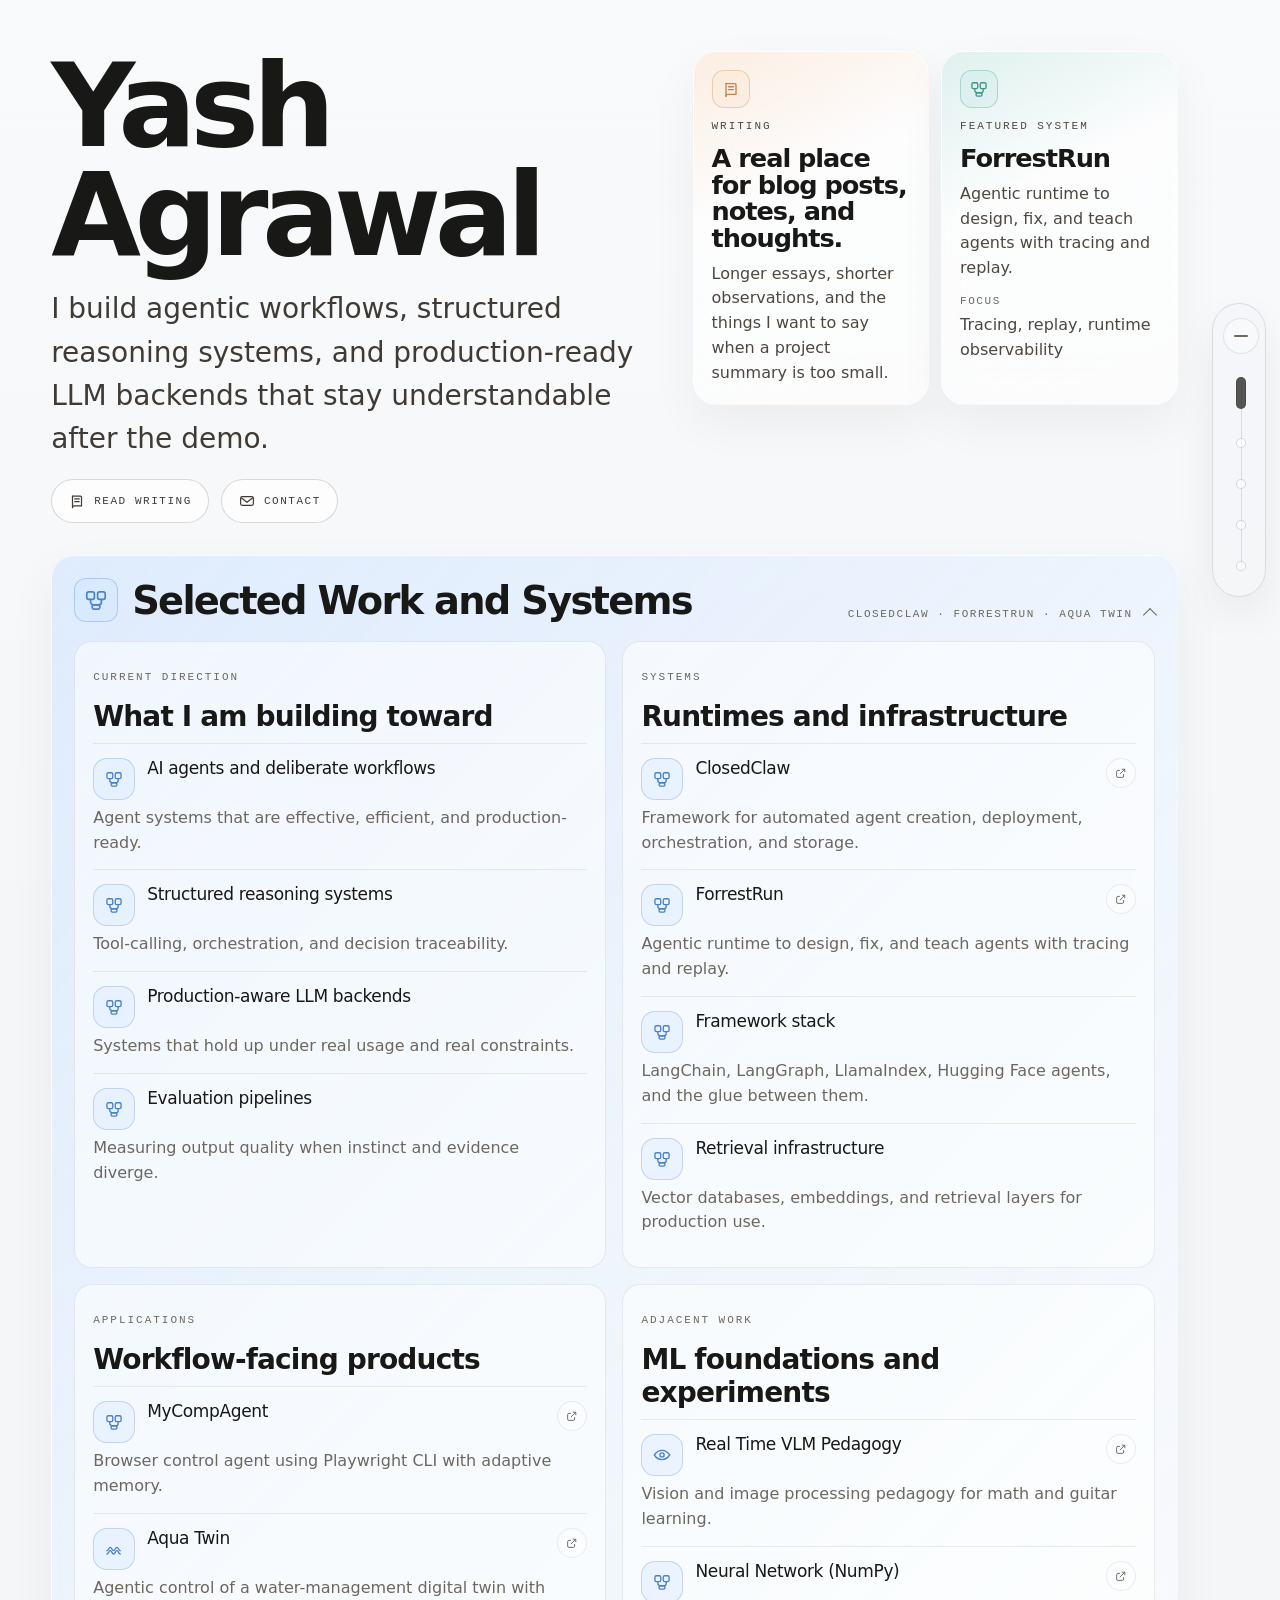
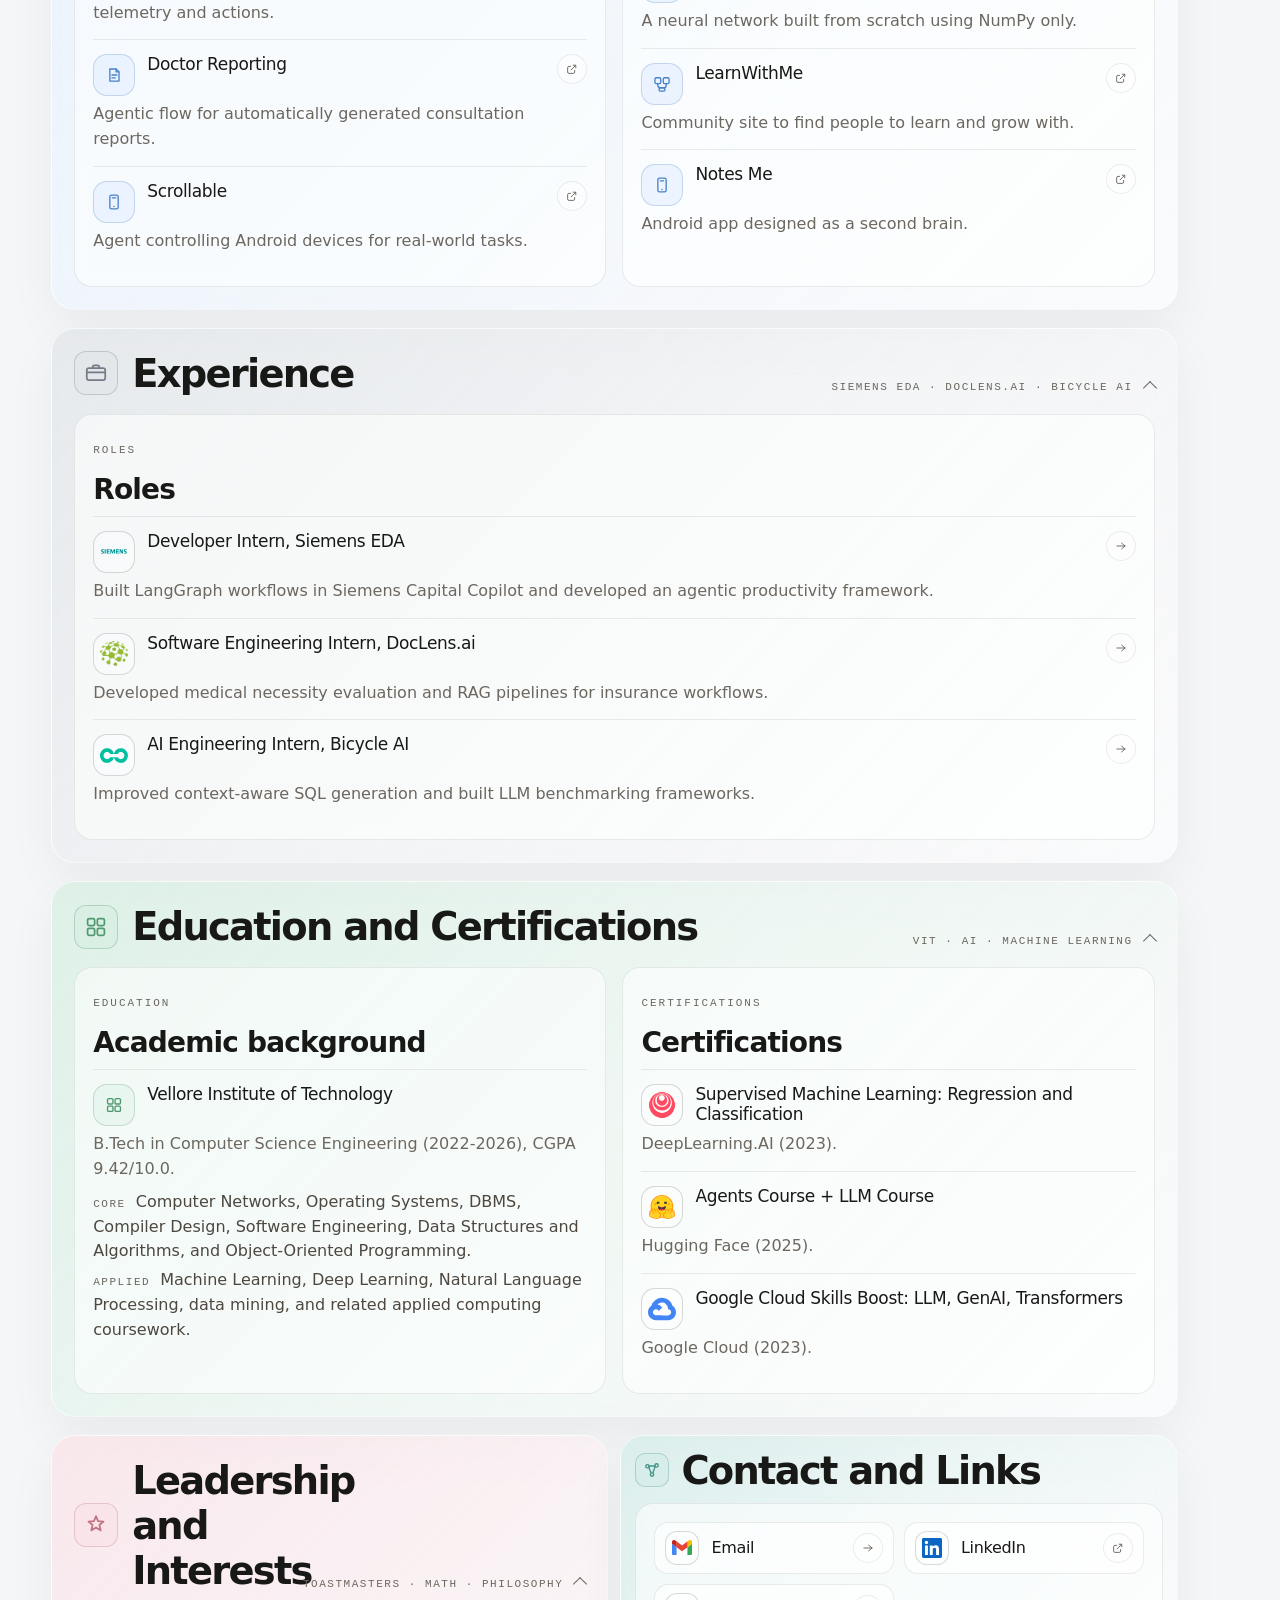
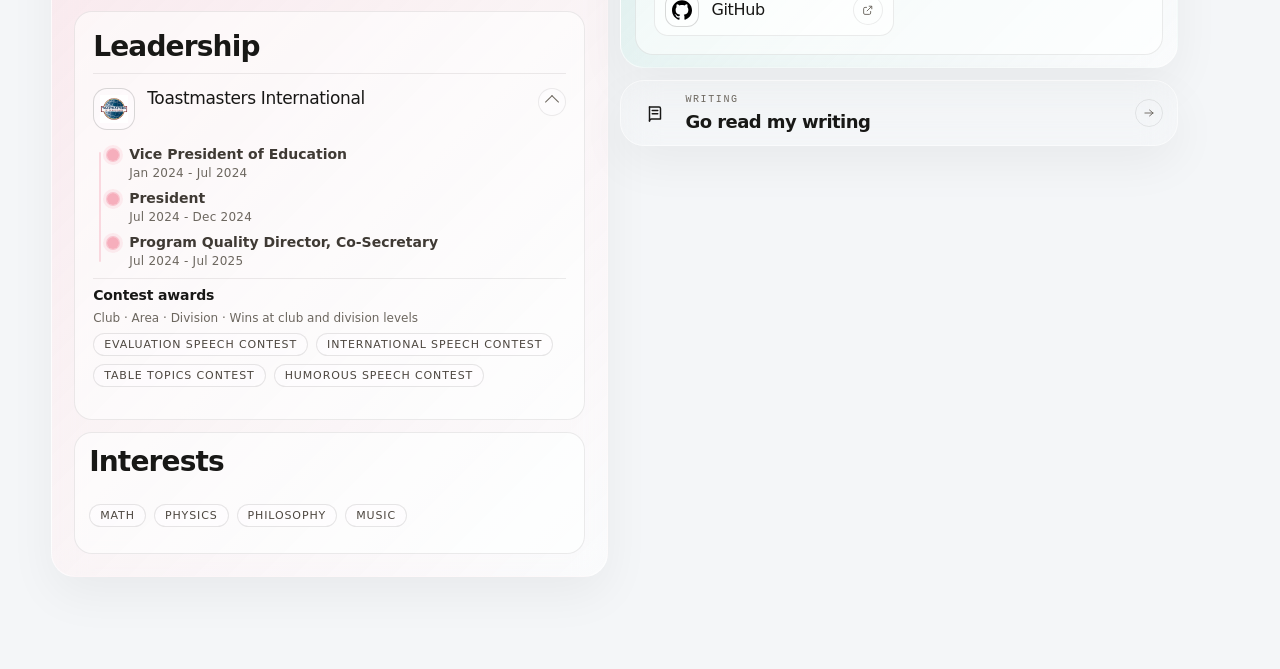
==== commit cf5ddda2: "nav: update homepage rail link to Projects" ====
--- a/index.html
+++ b/index.html
@@ -32,9 +32,9 @@
           <span class="rail-dot" aria-hidden="true"></span>
           <span class="rail-link-text">Intro</span>
         </a>
-        <a class="rail-link" href="#selected-work" aria-label="Jump to selected work">
+        <a class="rail-link" href="#projects" aria-label="Jump to projects">
           <span class="rail-dot" aria-hidden="true"></span>
-          <span class="rail-link-text">Work</span>
+          <span class="rail-link-text">Projects</span>
         </a>
         <a class="rail-link" href="#experience" aria-label="Jump to experience">
           <span class="rail-dot" aria-hidden="true"></span>
--- a/styles.css
+++ b/styles.css
@@ -162,16 +162,16 @@
   align-items: center;
 }
 
-.side-rail-shell {
-  --rail-progress: 0;
-  --rail-collapsed-width: 54px;
-  --rail-expanded-width: clamp(122px, 9vw, 146px);
-  position: relative;
-  display: grid;
-  align-items: start;
-  gap: 14px;
-  width: var(--rail-collapsed-width);
-  padding: 14px 8px;
+.side-rail-shell {
+  --rail-progress: 0;
+  --rail-collapsed-width: 54px;
+  --rail-expanded-width: clamp(208px, 14vw, 240px);
+  position: relative;
+  display: grid;
+  align-items: start;
+  gap: 14px;
+  width: var(--rail-collapsed-width);
+  padding: 14px 10px;
   border: 1px solid color-mix(in srgb, var(--line-strong) 75%, transparent);
   border-radius: 30px;
   background: color-mix(in srgb, var(--bg) 84%, transparent);
@@ -187,22 +187,23 @@
     box-shadow 180ms ease;
 }
 
-.side-rail:hover .side-rail-shell,
-.side-rail:focus-within .side-rail-shell {
-  gap: 18px;
-  width: var(--rail-expanded-width);
-  padding: 16px 12px;
-}
-
-.side-rail .theme-toggle {
-  position: relative;
-  justify-content: center;
-  justify-self: center;
-  width: 36px;
-  height: 36px;
-  padding: 0;
-  border-radius: 999px;
-  margin: 0;
+.side-rail:hover .side-rail-shell,
+.side-rail:focus-within .side-rail-shell {
+  gap: 18px;
+  width: var(--rail-expanded-width);
+  padding: 16px 10px;
+}
+
+.side-rail .theme-toggle {
+  position: relative;
+  justify-content: center;
+  justify-self: end;
+  align-self: start;
+  width: 36px;
+  height: 36px;
+  padding: 0;
+  border-radius: 999px;
+  margin: 0;
   transition:
     width 180ms ease,
     height 180ms ease,
@@ -338,11 +339,11 @@
     transform 180ms ease;
 }
 
-.side-rail:hover .rail-link-text,
-.side-rail:focus-within .rail-link-text {
-  max-width: 96px;
-  opacity: 0.78;
-}
+.side-rail:hover .rail-link-text,
+.side-rail:focus-within .rail-link-text {
+  max-width: 190px;
+  opacity: 0.78;
+}
 
 .rail-link:hover,
 .rail-link:focus-visible,
@@ -428,13 +429,28 @@
   max-width: none;
 }
 
-.hero-layout {
-  display: grid;
-  grid-template-columns: minmax(0, 1.12fr) minmax(320px, 0.88fr);
-  gap: 24px;
-  align-items: start;
-}
-
+.home-layout {
+  display: grid;
+  grid-template-columns: minmax(0, 1.12fr) minmax(320px, 0.88fr);
+  grid-template-areas:
+    "hero board"
+    "main main";
+  gap: 24px;
+  align-items: start;
+}
+
+.page-home .hero {
+  grid-area: hero;
+}
+
+.page-home .hero-board {
+  grid-area: board;
+}
+
+.page-home main {
+  grid-area: main;
+}
+
 .hero-copy {
   display: grid;
   gap: 18px;
@@ -442,14 +458,13 @@
   max-width: 760px;
 }
 
-.eyebrow,
-.meta-label,
-.section-index,
-.section-label,
-.section-count,
-.chip,
-.detail-label,
-.breadcrumbs,
+.eyebrow,
+.meta-label,
+.section-index,
+.section-count,
+.chip,
+.detail-label,
+.breadcrumbs,
 .detail-row dt,
 .related-label,
 .card-kicker,
@@ -460,13 +475,12 @@
   text-transform: uppercase;
 }
 
-.eyebrow,
-.meta-label,
-.section-label,
-.section-index,
-.section-count,
-.detail-label,
-.breadcrumbs,
+.eyebrow,
+.meta-label,
+.section-index,
+.section-count,
+.detail-label,
+.breadcrumbs,
 .detail-row dt,
 .related-label,
 .card-kicker,
@@ -585,12 +599,12 @@
   color: var(--ink);
 }
 
-.hero-action-icon,
-.meta-symbol,
-.signal-card-mark,
-.section-symbol,
-.item-icon,
-.item-link-mark {
+.hero-action-icon,
+.meta-symbol,
+.signal-card-mark,
+.lane-title-icon,
+.item-icon,
+.item-link-mark {
   display: inline-flex;
   align-items: center;
   justify-content: center;
@@ -602,12 +616,12 @@
   height: 18px;
 }
 
-.hero-action-icon svg,
-.meta-symbol svg,
-.signal-card-mark svg,
-.section-symbol svg,
-.item-icon svg,
-.item-link-mark svg {
+.hero-action-icon svg,
+.meta-symbol svg,
+.signal-card-mark svg,
+.lane-title-icon svg,
+.item-icon svg,
+.item-link-mark svg {
   display: block;
   width: 100%;
   height: auto;
@@ -686,21 +700,137 @@
   margin-top: 28px;
 }
 
-.explorer-lanes {
-  gap: 18px;
-  margin-top: 8px;
-}
-
-.hero-board {
-  display: grid;
-  grid-template-columns: repeat(2, minmax(0, 1fr));
-  grid-template-areas:
-    "writing featured"
-    "status status";
-  gap: 12px;
-  align-self: start;
-  min-width: 0;
-}
+.explorer-lanes {
+  gap: 18px;
+  margin-top: 8px;
+}
+
+.lane-row {
+  display: grid;
+  grid-template-columns: repeat(2, minmax(0, 1fr));
+  gap: 12px;
+  align-items: start;
+}
+
+.lane-half {
+  width: 100%;
+}
+
+.lane-column {
+  display: grid;
+  grid-template-rows: auto auto;
+  gap: 12px;
+}
+
+.lane-column > .lane {
+  height: auto;
+}
+
+.lane-row .lane-compact {
+  width: 100%;
+  max-width: none;
+}
+
+.lane-leadership .lane-grid {
+  grid-template-columns: minmax(0, 1fr);
+  grid-template-rows: auto auto;
+  gap: 12px;
+}
+
+.lane-leadership .lane-group {
+  height: 100%;
+  display: grid;
+  align-content: start;
+}
+
+.lane-leadership .lane-group:last-child {
+  padding: 12px 14px;
+}
+
+.lane-leadership .lane-group:last-child .item-row {
+  border-top: 0;
+  padding-top: 6px;
+}
+
+.lane-cta {
+  text-decoration: none;
+}
+
+.lane-cta-inner {
+  display: grid;
+  grid-template-columns: auto minmax(0, 1fr) auto;
+  align-items: center;
+  gap: 10px;
+}
+
+.lane-cta-icon {
+  width: 40px;
+  height: 40px;
+  padding: 9px;
+  border-radius: 14px;
+  border: 1px solid color-mix(in srgb, var(--lane-accent) 22%, var(--chip-border));
+  background: color-mix(in srgb, var(--lane-accent) 12%, var(--chip-bg));
+  color: color-mix(in srgb, var(--lane-accent) 78%, var(--ink));
+  display: inline-flex;
+  align-items: center;
+  justify-content: center;
+}
+
+.lane-cta-copy {
+  display: grid;
+  gap: 6px;
+}
+
+.lane-cta-label {
+  margin: 0;
+  font-family: var(--mono);
+  font-size: 10px;
+  letter-spacing: 0.16em;
+  text-transform: uppercase;
+  color: var(--muted);
+}
+
+.lane-cta-title {
+  margin: 0;
+  font-size: 18px;
+  font-weight: 560;
+  letter-spacing: -0.03em;
+}
+
+.lane-cta-arrow {
+  width: 28px;
+  height: 28px;
+  padding: 6px;
+  border-radius: 999px;
+  border: 1px solid var(--line-soft);
+  color: var(--muted);
+  display: inline-flex;
+  align-items: center;
+  justify-content: center;
+  transition:
+    transform 180ms ease,
+    color 180ms ease,
+    border-color 180ms ease,
+    background-color 180ms ease;
+}
+
+.lane-cta:hover .lane-cta-arrow,
+.lane-cta:focus-visible .lane-cta-arrow {
+  transform: translateX(2px);
+  color: var(--ink);
+  border-color: var(--surface-hover-border);
+  background: var(--surface-hover);
+}
+
+.hero-board {
+  display: grid;
+  grid-template-columns: repeat(2, minmax(0, 1fr));
+  grid-template-areas:
+    "writing featured";
+  gap: 12px;
+  align-self: start;
+  min-width: 0;
+}
 
 .signal-card {
   --signal-accent: var(--accent-blue);
@@ -742,11 +872,6 @@
   grid-area: featured;
 }
 
-.signal-card-status {
-  --signal-accent: var(--accent-rose);
-  grid-area: status;
-  gap: 14px;
-}
 
 .hero-board .signal-card h2 {
   font-size: clamp(19px, 2vw, 28px);
@@ -832,11 +957,11 @@
   text-transform: uppercase;
 }
 
-.lane {
-  position: relative;
-  display: grid;
-  gap: 18px;
-  padding: 22px;
+.lane {
+  position: relative;
+  display: grid;
+  gap: 18px;
+  padding: 22px;
   border: 1px solid var(--panel-border);
   border-radius: var(--radius-lg);
   background:
@@ -849,10 +974,104 @@
     var(--bg-panel);
   box-shadow: var(--shadow);
   backdrop-filter: blur(18px);
-  animation: reveal 0.72s ease both;
-  animation-delay: calc(var(--stagger, 0) * 70ms);
-}
-
+  animation: reveal 0.72s ease both;
+  animation-delay: calc(var(--stagger, 0) * 70ms);
+}
+
+.lane[data-collapsed="true"] .lane-grid {
+  display: none;
+}
+
+.lane[data-collapsed="true"] {
+  gap: 10px;
+}
+
+.lane-compact {
+  padding: 12px 14px;
+  gap: 10px;
+  width: min(100%, 640px);
+  max-width: 640px;
+}
+
+.lane-compact .lane-head {
+  grid-template-columns: minmax(0, 1fr);
+  align-items: center;
+}
+
+.lane-compact .lane-title-row {
+  gap: 12px;
+}
+
+.lane-compact .lane-title-icon {
+  width: 34px;
+  height: 34px;
+  padding: 6px;
+  border-radius: 10px;
+}
+
+.lane-compact .lane-grid {
+  grid-template-columns: minmax(0, 1fr);
+  gap: 10px;
+}
+
+.lane-group-compact {
+  padding: 0;
+  border: 0;
+  background: transparent;
+}
+
+.lane-group-compact .group-items {
+  grid-template-columns: repeat(auto-fit, minmax(160px, 1fr));
+  gap: 10px;
+}
+
+.lane-compact .item-row {
+  grid-template-columns: minmax(0, 1fr);
+  align-items: center;
+  padding: 8px 10px;
+  border-top: 0;
+  border: 1px solid var(--line-soft);
+  border-radius: 14px;
+  background: color-mix(in srgb, var(--bg-panel-strong) 78%, transparent);
+}
+
+.lane-compact .item-top {
+  align-items: center;
+}
+
+.lane-compact .item-meta {
+  display: none;
+}
+
+.lane-compact .item-icon {
+  width: 34px;
+  height: 34px;
+  padding: 7px;
+  border-radius: 12px;
+}
+
+.lane-compact .item-title {
+  font-size: 16px;
+}
+
+.lane-compact .item-subtitle {
+  font-size: 13px;
+  color: var(--muted);
+}
+
+.lane-compact .item-row.is-link:hover,
+.lane-compact .item-row.is-link:focus-visible {
+  padding-left: 12px;
+  background: var(--surface-hover);
+  border-color: var(--surface-hover-border);
+  transform: translateY(-1px);
+}
+
+.lane-compact .item-row.is-link:hover .item-link-mark,
+.lane-compact .item-row.is-link:focus-visible .item-link-mark {
+  transform: translateX(2px);
+}
+
 .lane-head {
   display: grid;
   grid-template-columns: minmax(0, 1fr) auto;
@@ -885,16 +1104,32 @@
   outline: none;
 }
 
-.lane-copy {
-  display: grid;
-  gap: 8px;
-  min-width: 0;
-}
-
-.lane-title {
-  margin: 0;
-  font-size: clamp(28px, 3vw, 42px);
-  font-weight: 560;
+.lane-copy {
+  display: grid;
+  gap: 8px;
+  min-width: 0;
+}
+
+.lane-title-row {
+  display: flex;
+  align-items: center;
+  gap: 14px;
+}
+
+.lane-title-icon {
+  width: clamp(36px, 4vw, 44px);
+  height: clamp(36px, 4vw, 44px);
+  padding: 8px;
+  border: 1px solid color-mix(in srgb, var(--lane-accent) 22%, var(--chip-border));
+  border-radius: 12px;
+  background: color-mix(in srgb, var(--lane-accent) 12%, var(--chip-bg));
+  color: color-mix(in srgb, var(--lane-accent) 78%, var(--ink));
+}
+
+.lane-title {
+  margin: 0;
+  font-size: clamp(28px, 3vw, 42px);
+  font-weight: 560;
   letter-spacing: -0.045em;
 }
 
@@ -944,26 +1179,10 @@
   padding-bottom: 10px;
 }
 
-.section-label {
-  display: inline-flex;
-  align-items: center;
-  gap: 10px;
-}
-
-.section-symbol {
-  width: 28px;
-  height: 28px;
-  padding: 6px;
-  border: 1px solid color-mix(in srgb, var(--lane-accent) 18%, var(--chip-border));
-  border-radius: 10px;
-  background: color-mix(in srgb, var(--lane-accent) 10%, var(--chip-bg));
-  color: color-mix(in srgb, var(--lane-accent) 76%, var(--ink));
-}
-
-.lane-group-title {
-  margin: 0;
-  font-size: clamp(21px, 2.5vw, 28px);
-  font-weight: 560;
+.lane-group-title {
+  margin: 0;
+  font-size: clamp(21px, 2.5vw, 28px);
+  font-weight: 560;
   letter-spacing: -0.03em;
 }
 
@@ -1149,13 +1368,13 @@
   display: grid;
 }
 
-.item-row {
-  display: grid;
-  grid-template-columns: minmax(0, 1fr) fit-content(320px);
-  gap: 16px;
-  align-items: start;
-  padding: 14px 0;
-  border-top: 1px solid var(--line-soft);
+.item-row {
+  display: grid;
+  grid-template-columns: minmax(0, 1fr);
+  gap: 16px;
+  align-items: start;
+  padding: 14px 0;
+  border-top: 1px solid var(--line-soft);
   transition:
     background-color 180ms ease,
     border-color 180ms ease,
@@ -1170,19 +1389,29 @@
   outline: none;
 }
 
-.item-main {
-  min-width: 0;
-  display: grid;
-  gap: 6px;
-  overflow-wrap: break-word;
-}
-
-.item-top {
-  display: grid;
-  grid-template-columns: auto minmax(0, 1fr) auto;
-  gap: 12px;
-  align-items: start;
-}
+.item-main {
+  min-width: 0;
+  display: grid;
+  gap: 6px;
+  overflow-wrap: break-word;
+}
+
+.item-row.has-timeline .item-main {
+  display: grid;
+  gap: 10px;
+  min-height: 0;
+}
+
+.item-top {
+  display: grid;
+  grid-template-columns: auto minmax(0, 1fr) auto;
+  gap: 12px;
+  align-items: start;
+}
+
+.item-top.no-icon {
+  grid-template-columns: minmax(0, 1fr) auto;
+}
 
 .item-icon {
   width: 42px;
@@ -1228,11 +1457,171 @@
   gap: 0;
 }
 
-.item-title {
-  font-size: 17px;
-  font-weight: 520;
-}
-
+.item-title {
+  font-size: 17px;
+  font-weight: 520;
+}
+
+.item-toggle {
+  width: 28px;
+  height: 28px;
+  padding: 0;
+  border-radius: 999px;
+  border: 1px solid var(--line-soft);
+  background: var(--chip-bg);
+  color: var(--muted);
+  display: inline-flex;
+  align-items: center;
+  justify-content: center;
+  cursor: pointer;
+  transition:
+    transform 180ms ease,
+    color 180ms ease,
+    border-color 180ms ease,
+    background-color 180ms ease;
+}
+
+.item-toggle:hover,
+.item-toggle:focus-visible {
+  transform: translateY(-1px);
+  color: var(--ink);
+  border-color: var(--surface-hover-border);
+  background: var(--surface-hover);
+  outline: none;
+}
+
+.item-toggle[aria-expanded="true"] .chevron {
+  transform: rotate(225deg);
+}
+
+.item-extra {
+  display: grid;
+  gap: 10px;
+}
+
+.item-extra[hidden] {
+  display: none;
+}
+
+.item-tags {
+  display: flex;
+  flex-wrap: wrap;
+  gap: 8px;
+  margin-top: 4px;
+}
+
+.item-tag {
+  padding: 4px 10px;
+  border-radius: 999px;
+  border: 1px solid var(--chip-border);
+  background: var(--chip-bg);
+  color: var(--text-soft);
+  font-size: 11px;
+  letter-spacing: 0.08em;
+  text-transform: uppercase;
+}
+
+.item-timeline {
+  position: relative;
+  display: grid;
+  gap: 12px;
+  margin-top: 6px;
+  padding-left: 14px;
+}
+
+.item-row.has-timeline .item-timeline {
+  display: grid;
+  gap: 10px;
+}
+
+.item-timeline::before {
+  content: "";
+  position: absolute;
+  left: 6px;
+  top: 6px;
+  bottom: 6px;
+  width: 2px;
+  border-radius: 999px;
+  background: color-mix(in srgb, var(--lane-accent) 30%, transparent);
+}
+
+.timeline-step {
+  display: grid;
+  grid-template-columns: 12px minmax(0, 1fr);
+  gap: 10px;
+  align-items: start;
+}
+
+.timeline-dot {
+  width: 12px;
+  height: 12px;
+  margin-top: 3px;
+  border-radius: 999px;
+  background: color-mix(in srgb, var(--lane-accent) 70%, var(--chip-bg));
+  box-shadow:
+    0 0 0 4px color-mix(in srgb, var(--lane-accent) 14%, transparent),
+    0 0 0 1px color-mix(in srgb, var(--lane-accent) 40%, transparent);
+}
+
+.timeline-copy {
+  display: grid;
+  gap: 4px;
+}
+
+.timeline-title {
+  margin: 0;
+  font-size: 14px;
+  font-weight: 560;
+  color: var(--text-body);
+}
+
+.timeline-label {
+  margin: 0;
+  font-size: 12px;
+  color: var(--muted);
+  letter-spacing: 0.02em;
+}
+
+.item-awards {
+  display: grid;
+  gap: 8px;
+  padding-top: 8px;
+  border-top: 1px solid var(--line-soft);
+}
+
+.item-awards-title {
+  margin: 0;
+  font-size: 14px;
+  font-weight: 560;
+  letter-spacing: -0.01em;
+}
+
+.item-awards-meta {
+  margin: 0;
+  font-size: 12px;
+  color: var(--muted);
+}
+
+.item-awards-list {
+  list-style: none;
+  margin: 0;
+  padding: 0;
+  display: flex;
+  flex-wrap: wrap;
+  gap: 8px;
+}
+
+.item-awards-list li {
+  padding: 4px 10px;
+  border-radius: 999px;
+  border: 1px solid var(--chip-border);
+  background: var(--chip-bg);
+  color: var(--text-soft);
+  font-size: 11px;
+  letter-spacing: 0.08em;
+  text-transform: uppercase;
+}
+
 .item-link-mark {
   width: 30px;
   height: 30px;
@@ -1263,26 +1652,9 @@
   background: var(--surface-hover);
 }
 
-.item-meta {
-  display: flex;
-  flex-wrap: wrap;
-  justify-content: flex-end;
-  align-items: center;
-  gap: 8px;
-  min-width: 0;
-}
-
-.chip-line {
-  font-family: var(--mono);
-  font-size: 11px;
-  letter-spacing: 0.12em;
-  text-transform: uppercase;
-  color: var(--muted);
-  white-space: normal;
-  overflow-wrap: anywhere;
-  line-height: 1.45;
-  text-align: right;
-}
+.item-meta {
+  display: none;
+}
 
 .chip {
   display: inline-flex;
@@ -1774,11 +2146,11 @@
     background: var(--bg-panel-strong);
   }
 
-  .meta-symbol,
-  .signal-card-mark,
-  .section-symbol,
-  .item-icon,
-  .item-link-mark {
+  .meta-symbol,
+  .signal-card-mark,
+  .lane-title-icon,
+  .item-icon,
+  .item-link-mark {
     border-color: var(--line-strong);
     background: var(--chip-bg);
     color: var(--ink);
@@ -1844,21 +2216,32 @@
   }
 }
 
-@media (max-width: 1024px) {
-  .hero-layout {
-    grid-template-columns: minmax(0, 1fr);
-  }
-
-  .hero-board {
-    grid-template-columns: repeat(2, minmax(0, 1fr));
-    grid-template-areas:
-      "writing featured"
-      "status status";
-  }
-
-  .lane-grid {
-    grid-template-columns: minmax(0, 1fr);
-  }
+@media (max-width: 1024px) {
+  .home-layout {
+    grid-template-columns: minmax(0, 1fr);
+    grid-template-areas:
+      "hero"
+      "board"
+      "main";
+  }
+
+  .hero-board {
+    grid-template-columns: repeat(2, minmax(0, 1fr));
+    grid-template-areas:
+      "writing featured";
+  }
+
+  .lane-grid {
+    grid-template-columns: minmax(0, 1fr);
+  }
+
+  .lane-row {
+    grid-template-columns: minmax(0, 1fr);
+  }
+
+  .lane-column {
+    grid-template-rows: auto;
+  }
 
   .card-grid {
     grid-template-columns: repeat(2, minmax(0, 1fr));
@@ -1893,7 +2276,7 @@
   }
 }
 
-@media (max-width: 760px) {
+@media (max-width: 760px) {
   .page-shell {
     padding-left: clamp(12px, 3vw, 20px);
     padding-right: clamp(12px, 3vw, 20px);
@@ -1970,21 +2353,24 @@
     overflow: visible;
   }
 
-  .hero-board {
-    grid-template-columns: minmax(0, 1fr);
-    grid-template-areas:
-      "writing"
-      "featured"
-      "status";
-  }
-
-  .signal-card-status .signal-card-details {
-    grid-template-columns: minmax(0, 1fr);
-  }
-
-  .lane {
-    padding: 18px 16px;
-  }
+  .hero-board {
+    grid-template-columns: minmax(0, 1fr);
+    grid-template-areas:
+      "writing"
+      "featured";
+  }
+
+  .lane {
+    padding: 18px 16px;
+  }
+
+  .lane-row {
+    grid-template-columns: minmax(0, 1fr);
+  }
+
+  .lane-column {
+    grid-template-rows: auto;
+  }
 
   .lane-head {
     grid-template-columns: minmax(0, 1fr);
